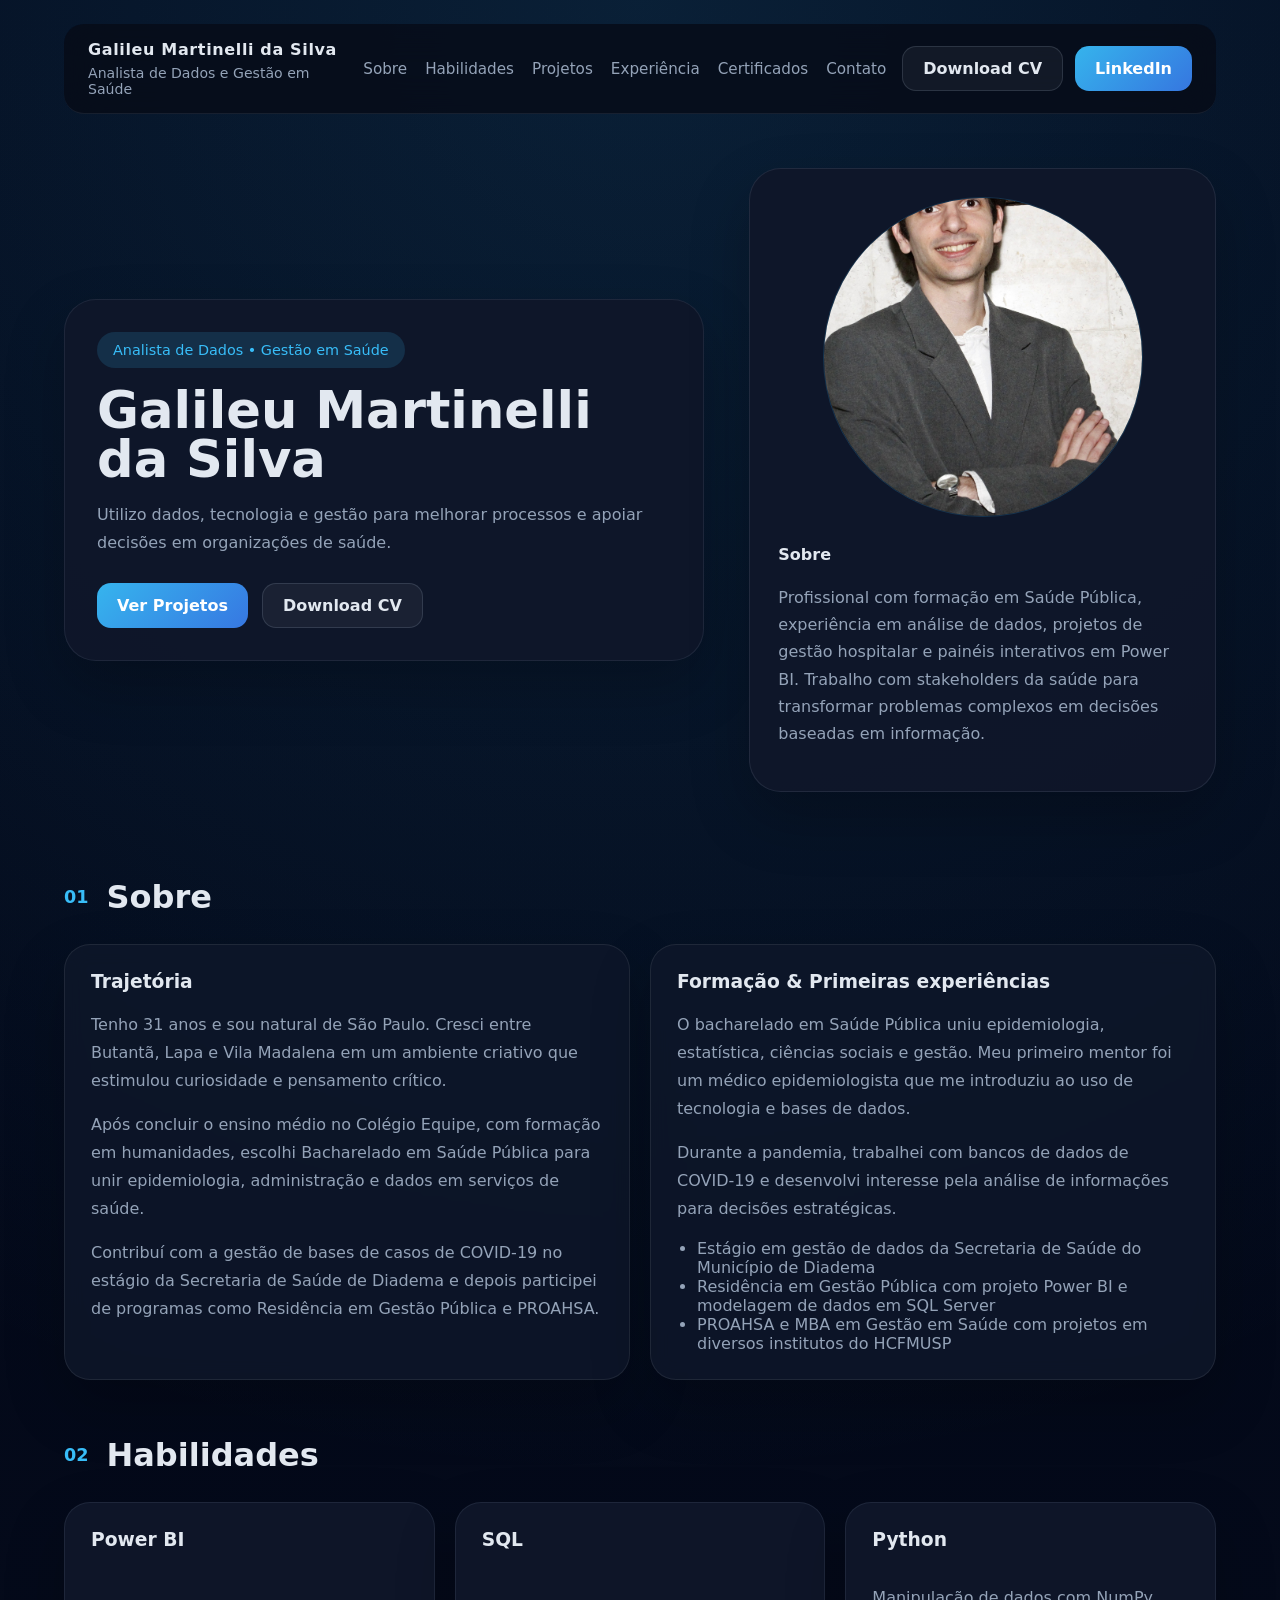
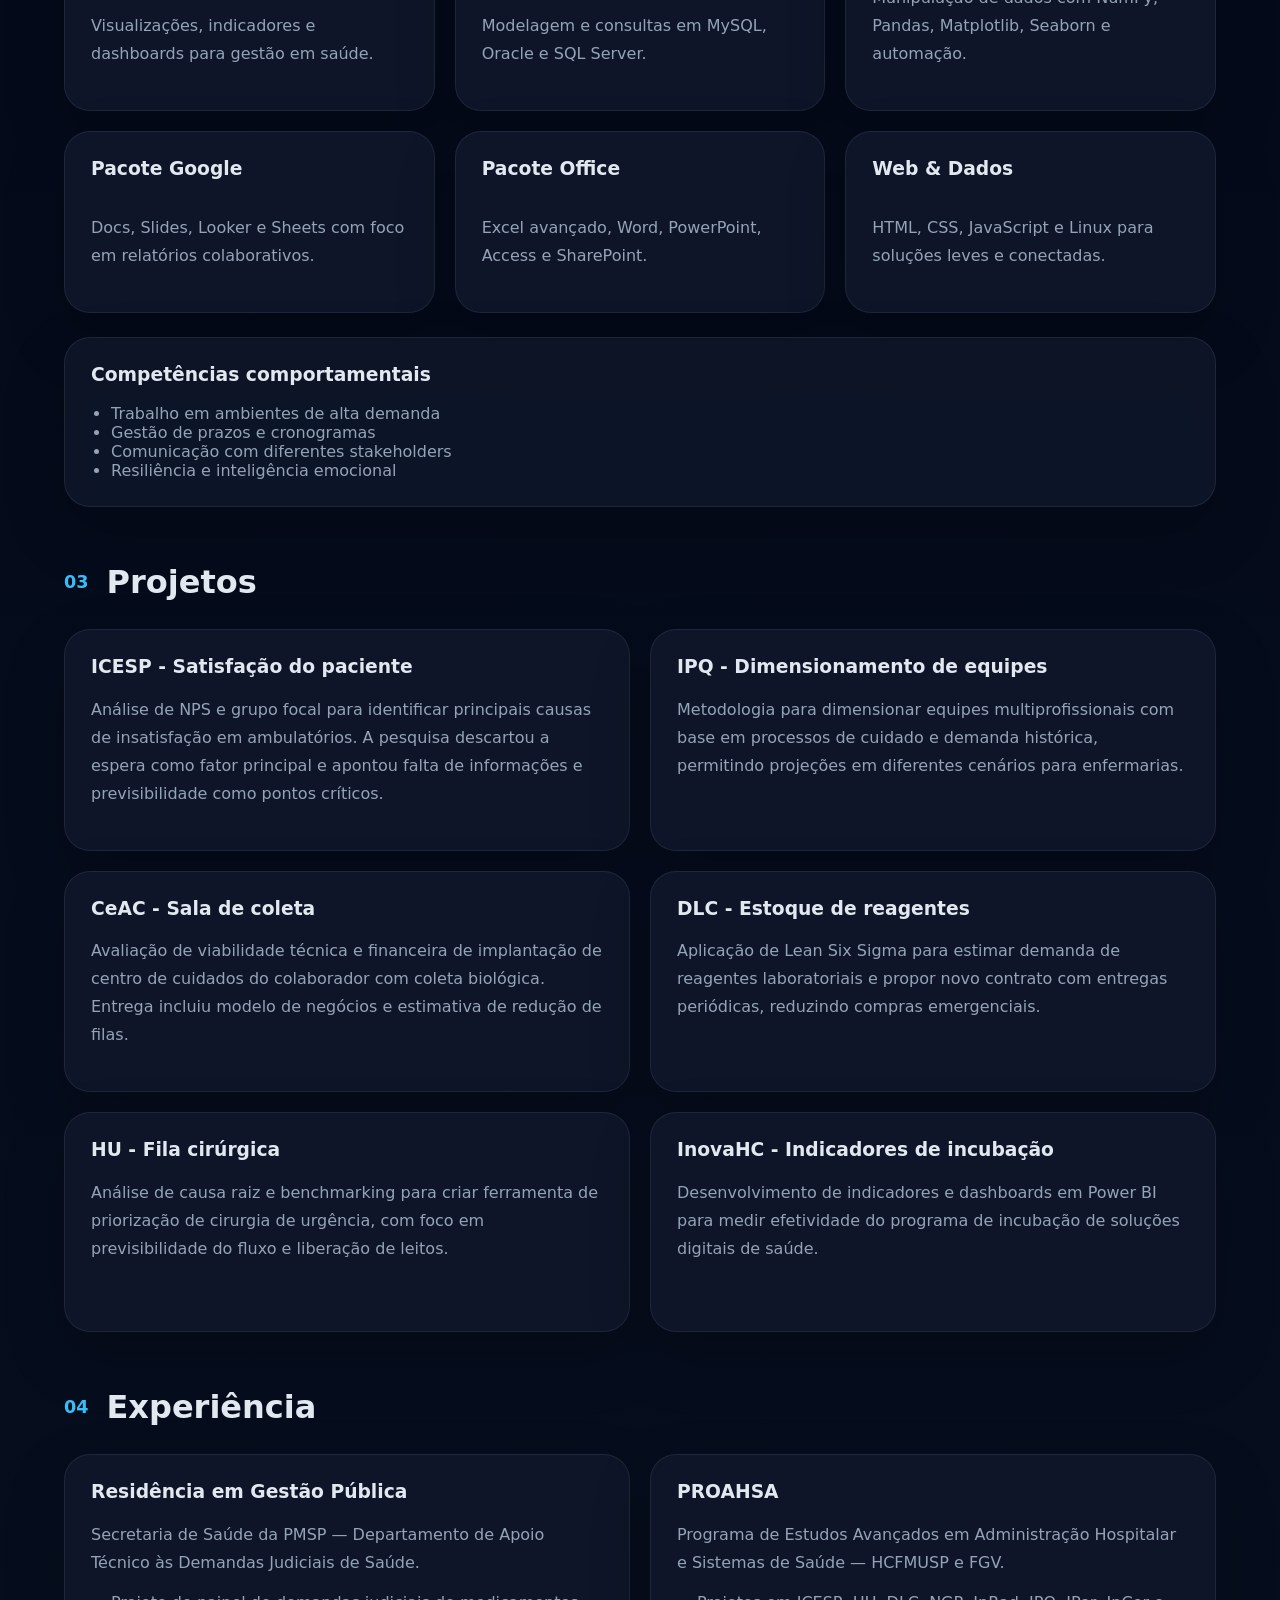
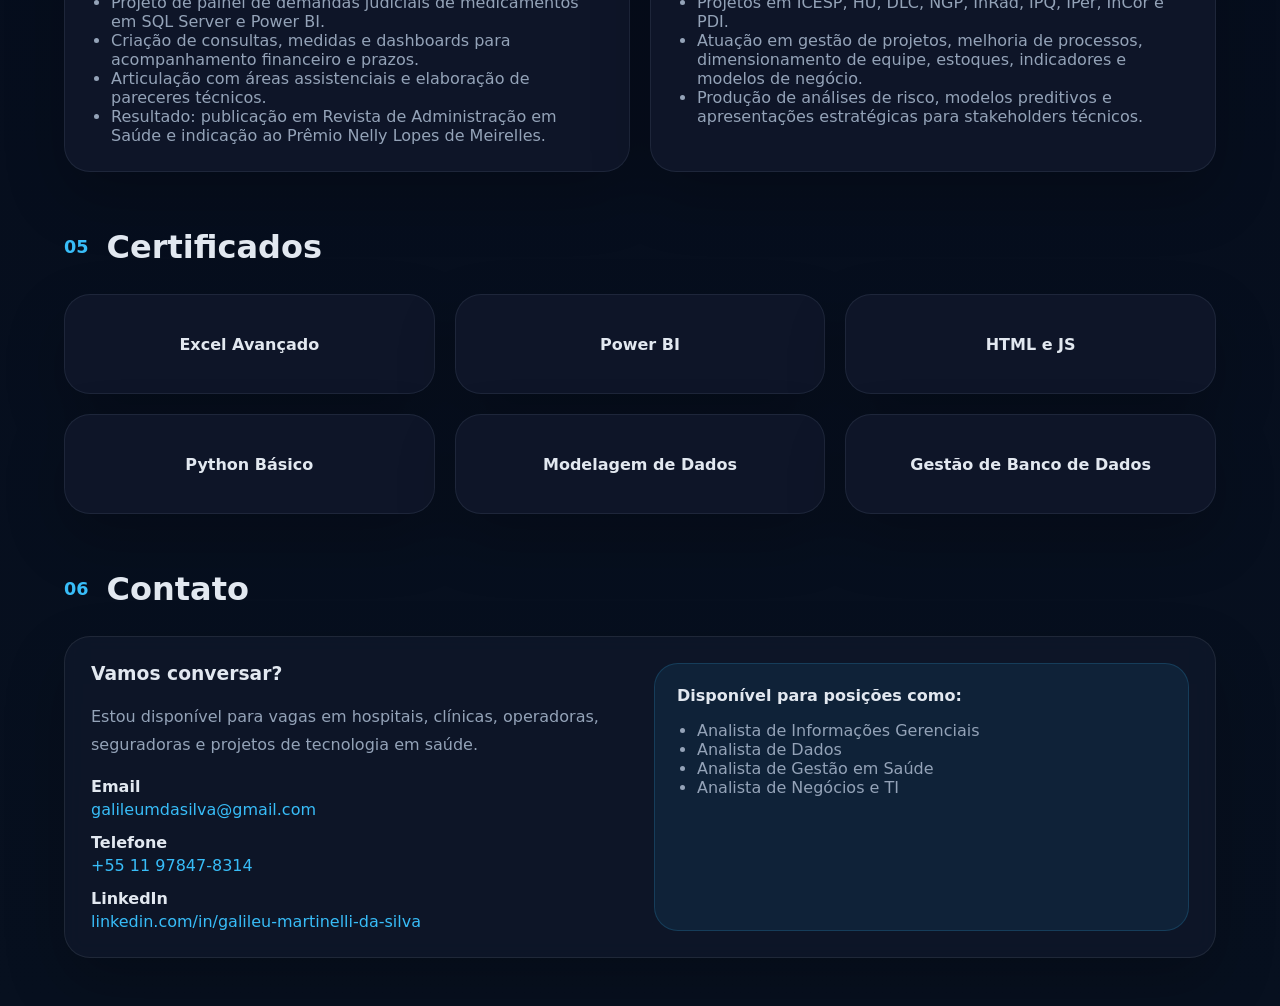
==== portifolio/index.html @ 616cbfa9 "Primeira versão do portfólio" ====
<!DOCTYPE html>
<html lang="pt-BR">
  <head>
    <meta charset="UTF-8" />
    <meta name="viewport" content="width=device-width, initial-scale=1.0" />
    <title>Portfólio | Galileu Martinelli da Silva</title>
    <link rel="stylesheet" href="style.css" />
  </head>
  <body>
    <div class="page-shell">
      <header class="topbar">
        <div class="brand">
          <span class="brand-label">Galileu Martinelli da Silva</span>
          <span class="brand-subtitle">Analista de Dados e Gestão em Saúde</span>
        </div>
        <button class="nav-toggle" aria-label="Abrir menu">☰</button>
        <nav class="main-nav">
          <a href="#sobre">Sobre</a>
          <a href="#habilidades">Habilidades</a>
          <a href="#projetos">Projetos</a>
          <a href="#experiencia">Experiência</a>
          <a href="#certificados">Certificados</a>
          <a href="#contato">Contato</a>
        </nav>
        <div class="action-links">
          <a class="button ghost" href="../../assets/Galileu Martinelli_CV.pdf" target="_blank" rel="noreferrer">Download CV</a>
          <a class="button" href="https://linkedin.com/in/galileu-martinelli-da-silva" target="_blank" rel="noreferrer">LinkedIn</a>
        </div>
      </header>

      <main>
        <section class="hero-section" id="hero">
          <div class="hero-panel">
            <div class="hero-headline">
              <div class="hero-badge">Analista de Dados • Gestão em Saúde</div>
              <h1>Galileu Martinelli da Silva</h1>
              <p>Utilizo dados, tecnologia e gestão para melhorar processos e apoiar decisões em organizações de saúde.</p>
              <div class="hero-buttons">
                <a class="button" href="#projetos">Ver Projetos</a>
                <a class="button ghost" href="../../assets/Galileu Martinelli_CV.pdf" target="_blank" rel="noreferrer">Download CV</a>
              </div>
            </div>
            <div class="hero-photo-card">
              <div class="photo-frame">
                <img src="../../assets/busto.JPG" alt="Galileu Martinelli da Silva wearing a collared shirt in a professional portrait, calm confident expression, softly lit studio environment with a neutral background" />
              </div>
              <div class="hero-summary">
                <strong>Sobre</strong>
                <p>Profissional com formação em Saúde Pública, experiência em análise de dados, projetos de gestão hospitalar e painéis interativos em Power BI. Trabalho com stakeholders da saúde para transformar problemas complexos em decisões baseadas em informação.</p>
              </div>
            </div>
          </div>
        </section>

        <section class="section-block" id="sobre">
          <div class="section-header">
            <span>01</span>
            <h2>Sobre</h2>
          </div>
          <div class="section-content about-grid">
            <article class="about-card glass">
              <h3>Trajetória</h3>
              <p>Tenho 31 anos e sou natural de São Paulo. Cresci entre Butantã, Lapa e Vila Madalena em um ambiente criativo que estimulou curiosidade e pensamento crítico.</p>
              <p>Após concluir o ensino médio no Colégio Equipe, com formação em humanidades, escolhi Bacharelado em Saúde Pública para unir epidemiologia, administração e dados em serviços de saúde.</p>
              <p>Contribuí com a gestão de bases de casos de COVID-19 no estágio da Secretaria de Saúde de Diadema e depois participei de programas como Residência em Gestão Pública e PROAHSA.</p>
            </article>
            <article class="about-card glass">
              <h3>Formação & Primeiras experiências</h3>
              <p>O bacharelado em Saúde Pública uniu epidemiologia, estatística, ciências sociais e gestão. Meu primeiro mentor foi um médico epidemiologista que me introduziu ao uso de tecnologia e bases de dados.</p>
              <p>Durante a pandemia, trabalhei com bancos de dados de COVID-19 e desenvolvi interesse pela análise de informações para decisões estratégicas.</p>
              <ul>
                <li>Estágio em gestão de dados da Secretaria de Saúde do Município de Diadema</li>
                <li>Residência em Gestão Pública com projeto Power BI e modelagem de dados em SQL Server</li>
                <li>PROAHSA e MBA em Gestão em Saúde com projetos em diversos institutos do HCFMUSP</li>
              </ul>
            </article>
          </div>
        </section>

        <section class="section-block" id="habilidades">
          <div class="section-header">
            <span>02</span>
            <h2>Habilidades</h2>
          </div>
          <div class="skills-grid">
            <article class="skill-card">
              <h3>Power BI</h3>
              <p>Visualizações, indicadores e dashboards para gestão em saúde.</p>
            </article>
            <article class="skill-card">
              <h3>SQL</h3>
              <p>Modelagem e consultas em MySQL, Oracle e SQL Server.</p>
            </article>
            <article class="skill-card">
              <h3>Python</h3>
              <p>Manipulação de dados com NumPy, Pandas, Matplotlib, Seaborn e automação.</p>
            </article>
            <article class="skill-card">
              <h3>Pacote Google</h3>
              <p>Docs, Slides, Looker e Sheets com foco em relatórios colaborativos.</p>
            </article>
            <article class="skill-card">
              <h3>Pacote Office</h3>
              <p>Excel avançado, Word, PowerPoint, Access e SharePoint.</p>
            </article>
            <article class="skill-card">
              <h3>Web & Dados</h3>
              <p>HTML, CSS, JavaScript e Linux para soluções leves e conectadas.</p>
          </article>
          </div>
          <div class="soft-skills glass">
            <h3>Competências comportamentais</h3>
            <ul>
              <li>Trabalho em ambientes de alta demanda</li>
              <li>Gestão de prazos e cronogramas</li>
              <li>Comunicação com diferentes stakeholders</li>
              <li>Resiliência e inteligência emocional</li>
            </ul>
          </div>
        </section>

        <section class="section-block" id="projetos">
          <div class="section-header">
            <span>03</span>
            <h2>Projetos</h2>
          </div>
          <div class="projects-grid">
            <article class="project-card">
              <h3>ICESP - Satisfação do paciente</h3>
              <p>Análise de NPS e grupo focal para identificar principais causas de insatisfação em ambulatórios. A pesquisa descartou a espera como fator principal e apontou falta de informações e previsibilidade como pontos críticos.</p>
            </article>
            <article class="project-card">
              <h3>IPQ - Dimensionamento de equipes</h3>
              <p>Metodologia para dimensionar equipes multiprofissionais com base em processos de cuidado e demanda histórica, permitindo projeções em diferentes cenários para enfermarias.</p>
            </article>
            <article class="project-card">
              <h3>CeAC - Sala de coleta</h3>
              <p>Avaliação de viabilidade técnica e financeira de implantação de centro de cuidados do colaborador com coleta biológica. Entrega incluiu modelo de negócios e estimativa de redução de filas.</p>
            </article>
            <article class="project-card">
              <h3>DLC - Estoque de reagentes</h3>
              <p>Aplicação de Lean Six Sigma para estimar demanda de reagentes laboratoriais e propor novo contrato com entregas periódicas, reduzindo compras emergenciais.</p>
            </article>
            <article class="project-card">
              <h3>HU - Fila cirúrgica</h3>
              <p>Análise de causa raiz e benchmarking para criar ferramenta de priorização de cirurgia de urgência, com foco em previsibilidade do fluxo e liberação de leitos.</p>
            </article>
            <article class="project-card">
              <h3>InovaHC - Indicadores de incubação</h3>
              <p>Desenvolvimento de indicadores e dashboards em Power BI para medir efetividade do programa de incubação de soluções digitais de saúde.</p>
            </article>
          </div>
        </section>

        <section class="section-block" id="experiencia">
          <div class="section-header">
            <span>04</span>
            <h2>Experiência</h2>
          </div>
          <div class="experience-grid">
            <article class="experience-card">
              <h3>Residência em Gestão Pública</h3>
              <p>Secretaria de Saúde da PMSP — Departamento de Apoio Técnico às Demandas Judiciais de Saúde.</p>
              <ul>
                <li>Projeto de painel de demandas judiciais de medicamentos em SQL Server e Power BI.</li>
                <li>Criação de consultas, medidas e dashboards para acompanhamento financeiro e prazos.</li>
                <li>Articulação com áreas assistenciais e elaboração de pareceres técnicos.</li>
                <li>Resultado: publicação em Revista de Administração em Saúde e indicação ao Prêmio Nelly Lopes de Meirelles.</li>
              </ul>
            </article>
            <article class="experience-card">
              <h3>PROAHSA</h3>
              <p>Programa de Estudos Avançados em Administração Hospitalar e Sistemas de Saúde — HCFMUSP e FGV.</p>
              <ul>
                <li>Projetos em ICESP, HU, DLC, NGP, InRad, IPQ, IPer, InCor e PDI.</li>
                <li>Atuação em gestão de projetos, melhoria de processos, dimensionamento de equipe, estoques, indicadores e modelos de negócio.</li>
                <li>Produção de análises de risco, modelos preditivos e apresentações estratégicas para stakeholders técnicos.</li>
              </ul>
            </article>
          </div>
        </section>

        <section class="section-block" id="certificados">
          <div class="section-header">
            <span>05</span>
            <h2>Certificados</h2>
          </div>
          <div class="certs-grid">
            <a class="cert-card" href="../../assets/Certificados/excel_avançado.pdf" target="_blank" rel="noreferrer">Excel Avançado</a>
            <a class="cert-card" href="../../assets/Certificados/power_bi.pdf" target="_blank" rel="noreferrer">Power BI</a>
            <a class="cert-card" href="../../assets/Certificados/html_js.pdf" target="_blank" rel="noreferrer">HTML e JS</a>
            <a class="cert-card" href="../../assets/Certificados/python_basico.pdf" target="_blank" rel="noreferrer">Python Básico</a>
            <a class="cert-card" href="../../assets/Certificados/modelagem_dados.pdf" target="_blank" rel="noreferrer">Modelagem de Dados</a>
            <a class="cert-card" href="../../assets/Certificados/administrando _bco.pdf" target="_blank" rel="noreferrer">Gestão de Banco de Dados</a>
          </div>
        </section>

        <section class="section-block" id="contato">
          <div class="section-header">
            <span>06</span>
            <h2>Contato</h2>
          </div>
          <div class="contact-panel glass">
            <div>
              <h3>Vamos conversar?</h3>
              <p>Estou disponível para vagas em hospitais, clínicas, operadoras, seguradoras e projetos de tecnologia em saúde.</p>
              <div class="contact-list">
                <div>
                  <strong>Email</strong>
                  <a href="mailto:galileumdasilva@gmail.com">galileumdasilva@gmail.com</a>
                </div>
                <div>
                  <strong>Telefone</strong>
                  <a href="tel:+5511978478314">+55 11 97847-8314</a>
                </div>
                <div>
                  <strong>LinkedIn</strong>
                  <a href="https://linkedin.com/in/galileu-martinelli-da-silva" target="_blank" rel="noreferrer">linkedin.com/in/galileu-martinelli-da-silva</a>
                </div>
              </div>
            </div>
            <div class="contact-note">
              <span>Disponível para posições como:</span>
              <ul>
                <li>Analista de Informações Gerenciais</li>
                <li>Analista de Dados</li>
                <li>Analista de Gestão em Saúde</li>
                <li>Analista de Negócios e TI</li>
              </ul>
            </div>
          </div>
        </section>
      </main>
    </div>
    <script src="script.js"></script>
  </body>
</html>
---- portifolio/style.css ----
:root {
  color-scheme: dark;
  --bg: #070b18;
  --surface: rgba(15, 23, 42, 0.95);
  --surface-strong: #0f172a;
  --surface-soft: rgba(15, 23, 42, 0.8);
  --text: #e2e8f0;
  --text-muted: #94a3b8;
  --accent: #38bdf8;
  --accent-soft: #76e4f7;
  --border: rgba(148, 163, 184, 0.18);
  --shadow: 0 25px 60px rgba(0, 0, 0, 0.22);
  font-family: Inter, system-ui, -apple-system, BlinkMacSystemFont, "Segoe UI", sans-serif;
}

* {
  box-sizing: border-box;
}

html {
  scroll-behavior: smooth;
}

body {
  margin: 0;
  min-height: 100vh;
  background: radial-gradient(circle at top, rgba(56, 189, 248, 0.14), transparent 35%),
    linear-gradient(180deg, #020617 0%, #07101f 100%);
  color: var(--text);
}

img {
  max-width: 100%;
  display: block;
}

a {
  color: var(--accent);
  text-decoration: none;
}

.page-shell {
  max-width: 1200px;
  margin: 0 auto;
  padding: 24px 24px 48px;
}

.topbar {
  display: grid;
  grid-template-columns: 1fr auto auto;
  align-items: center;
  gap: 16px;
  position: sticky;
  top: 0;
  z-index: 10;
  backdrop-filter: blur(18px);
  background: rgba(7, 11, 24, 0.82);
  border-bottom: 1px solid rgba(148, 163, 184, 0.12);
  padding: 16px 24px;
  border-radius: 20px;
  margin-bottom: 24px;
}

.brand {
  display: flex;
  flex-direction: column;
  gap: 6px;
}

.brand-label {
  font-size: 1rem;
  font-weight: 700;
  letter-spacing: 0.04em;
}

.brand-subtitle {
  color: var(--text-muted);
  font-size: 0.88rem;
}

.nav-toggle {
  display: none;
  background: transparent;
  border: 1px solid rgba(148, 163, 184, 0.18);
  border-radius: 12px;
  color: var(--text);
  padding: 12px 16px;
  cursor: pointer;
}

.main-nav {
  display: flex;
  justify-content: flex-end;
  gap: 18px;
  flex-wrap: wrap;
}

.main-nav a {
  font-size: 0.95rem;
  color: var(--text-muted);
  transition: color 0.2s ease;
}

.main-nav a:hover {
  color: var(--accent);
}

.action-links {
  display: flex;
  gap: 12px;
  justify-content: flex-end;
}

.button {
  display: inline-flex;
  align-items: center;
  justify-content: center;
  gap: 8px;
  padding: 12px 20px;
  border-radius: 14px;
  background: linear-gradient(135deg, rgba(56, 189, 248, 0.95), rgba(59, 130, 246, 0.9));
  color: #fff;
  font-weight: 600;
  border: none;
  transition: transform 0.2s ease, box-shadow 0.2s ease;
}

.button:hover {
  transform: translateY(-1px);
  box-shadow: 0 12px 26px rgba(56, 189, 248, 0.22);
}

.button.ghost {
  background: rgba(255, 255, 255, 0.05);
  color: var(--text);
  border: 1px solid rgba(148, 163, 184, 0.2);
}

.hero-section {
  min-height: 76vh;
  display: grid;
  place-items: center;
}

.hero-panel {
  width: 100%;
  display: grid;
  grid-template-columns: 1.4fr 1fr;
  gap: 32px;
  align-items: center;
}

.hero-headline {
  max-width: 640px;
  padding: 32px;
  background: rgba(15, 23, 42, 0.95);
  border: 1px solid rgba(148, 163, 184, 0.12);
  border-radius: 32px;
  box-shadow: var(--shadow);
}

.hero-badge {
  display: inline-flex;
  align-items: center;
  gap: 8px;
  padding: 10px 16px;
  border-radius: 999px;
  background: rgba(56, 189, 248, 0.15);
  color: var(--accent);
  font-size: 0.9rem;
  margin-bottom: 18px;
}

.hero-headline h1 {
  margin: 0 0 18px;
  font-size: clamp(2.6rem, 4vw, 4rem);
  line-height: 0.95;
}

.hero-headline p {
  margin: 0 0 26px;
  color: var(--text-muted);
  line-height: 1.75;
  font-size: 1rem;
}

.hero-buttons {
  display: flex;
  flex-wrap: wrap;
  gap: 14px;
}

.hero-photo-card {
  display: grid;
  gap: 24px;
  align-items: center;
  padding: 28px;
  background: rgba(15, 23, 42, 0.95);
  border: 1px solid rgba(148, 163, 184, 0.14);
  border-radius: 32px;
  box-shadow: var(--shadow);
}

.photo-frame {
  width: 100%;
  max-width: 320px;
  aspect-ratio: 1 / 1;
  margin: 0 auto;
  border-radius: 50%;
  overflow: hidden;
  border: 1px solid rgba(56, 189, 248, 0.18);
}

.photo-frame img {
  width: 100%;
  height: 100%;
  object-fit: cover;
}

.hero-summary {
  color: var(--text-muted);
  line-height: 1.7;
}

.hero-summary strong {
  display: block;
  margin-bottom: 12px;
  color: var(--text);
}

.section-block {
  margin-top: 56px;
}

.section-header {
  display: flex;
  align-items: center;
  gap: 18px;
  margin-bottom: 28px;
}

.section-header span {
  font-size: 1.1rem;
  color: var(--accent);
  font-weight: 700;
}

.section-header h2 {
  margin: 0;
  font-size: 2rem;
}

.about-grid,
.skills-grid,
.projects-grid,
.experience-grid,
.certs-grid {
  display: grid;
  gap: 20px;
}

.about-grid {
  grid-template-columns: repeat(2, minmax(0, 1fr));
}

.about-card,
.skill-card,
.project-card,
.experience-card,
.cert-card,
.contact-panel,
.soft-skills {
  background: rgba(15, 23, 42, 0.95);
  border: 1px solid rgba(148, 163, 184, 0.12);
  border-radius: 26px;
  padding: 26px;
  box-shadow: var(--shadow);
}

.about-card h3,
.skill-card h3,
.project-card h3,
.experience-card h3,
.cert-card h3,
.contact-panel h3,
.soft-skills h3 {
  margin-top: 0;
}

.about-card p,
.skill-card p,
.project-card p,
.experience-card p,
.contact-panel p,
.soft-skills p,
.contact-note p {
  color: var(--text-muted);
  line-height: 1.75;
}

.about-card ul,
.soft-skills ul,
.contact-note ul,
.experience-card ul {
  margin: 16px 0 0;
  padding-left: 20px;
  color: var(--text-muted);
}

.skill-card {
  min-height: 160px;
  display: flex;
  flex-direction: column;
  justify-content: space-between;
}

.skills-grid {
  grid-template-columns: repeat(3, minmax(0, 1fr));
}

.soft-skills {
  margin-top: 24px;
}

.projects-grid {
  grid-template-columns: repeat(2, minmax(0, 1fr));
}

.project-card {
  min-height: 220px;
}

.experience-grid {
  grid-template-columns: repeat(2, minmax(0, 1fr));
}

.certs-grid {
  grid-template-columns: repeat(3, minmax(0, 1fr));
}

.cert-card {
  display: inline-flex;
  align-items: center;
  justify-content: center;
  min-height: 100px;
  text-align: center;
  font-weight: 600;
  color: var(--text);
  transition: transform 0.2s ease, border-color 0.2s ease;
}

.cert-card:hover {
  transform: translateY(-4px);
  border-color: rgba(56, 189, 248, 0.3);
}

.contact-panel {
  display: grid;
  grid-template-columns: 1fr 1fr;
  gap: 28px;
}

.contact-list {
  display: grid;
  gap: 14px;
  margin-top: 18px;
}

.contact-list strong {
  display: block;
  color: var(--text);
  margin-bottom: 4px;
}

.contact-note {
  background: rgba(56, 189, 248, 0.08);
  border: 1px solid rgba(56, 189, 248, 0.18);
  padding: 22px;
  border-radius: 24px;
}

.contact-note span {
  display: block;
  font-weight: 700;
  margin-bottom: 16px;
}

.contact-note ul {
  margin: 0;
  padding-left: 20px;
  color: var(--text-muted);
}

.glass {
  background: rgba(15, 23, 42, 0.85);
  border: 1px solid rgba(255, 255, 255, 0.08);
  backdrop-filter: blur(10px);
}

.section-block,
.hero-section {
  opacity: 0;
  transform: translateY(24px);
  transition: opacity 0.7s ease, transform 0.7s ease;
}

.reveal-visible {
  opacity: 1;
  transform: translateY(0);
}

@media (max-width: 980px) {
  .hero-panel,
  .about-grid,
  .skills-grid,
  .projects-grid,
  .experience-grid,
  .contact-panel,
  .certs-grid {
    grid-template-columns: 1fr;
  }

  .topbar {
    grid-template-columns: 1fr auto;
  }

  .action-links {
    justify-content: flex-end;
  }
}

@media (max-width: 760px) {
  .page-shell {
    padding: 18px 18px 36px;
  }

  .topbar {
    padding: 14px 18px;
    border-radius: 18px;
  }

  .main-nav {
    position: fixed;
    top: 82px;
    right: 18px;
    left: 18px;
    flex-direction: column;
    gap: 12px;
    padding: 18px;
    background: rgba(7, 11, 24, 0.96);
    border-radius: 22px;
    border: 1px solid rgba(148, 163, 184, 0.16);
    transform: translateY(-130%);
    opacity: 0;
    pointer-events: none;
    transition: transform 0.25s ease, opacity 0.25s ease;
  }

  .main-nav.open {
    transform: translateY(0);
    opacity: 1;
    pointer-events: auto;
  }

  .main-nav a {
    font-size: 1rem;
    padding: 12px 14px;
    border-radius: 14px;
    background: rgba(255, 255, 255, 0.03);
  }

  .nav-toggle {
    display: inline-flex;
  }

  .action-links {
    display: none;
  }

  .hero-headline,
  .hero-photo-card,
  .about-card,
  .skill-card,
  .project-card,
  .experience-card,
  .cert-card,
  .contact-panel,
  .soft-skills {
    padding: 22px;
  }
}

@media (max-width: 520px) {
  .topbar {
    grid-template-columns: 1fr;
    gap: 14px;
  }

  .hero-headline h1 {
    font-size: 2.8rem;
  }

  .hero-buttons {
    flex-direction: column;
  }

  .contact-panel {
    padding: 20px;
  }
}
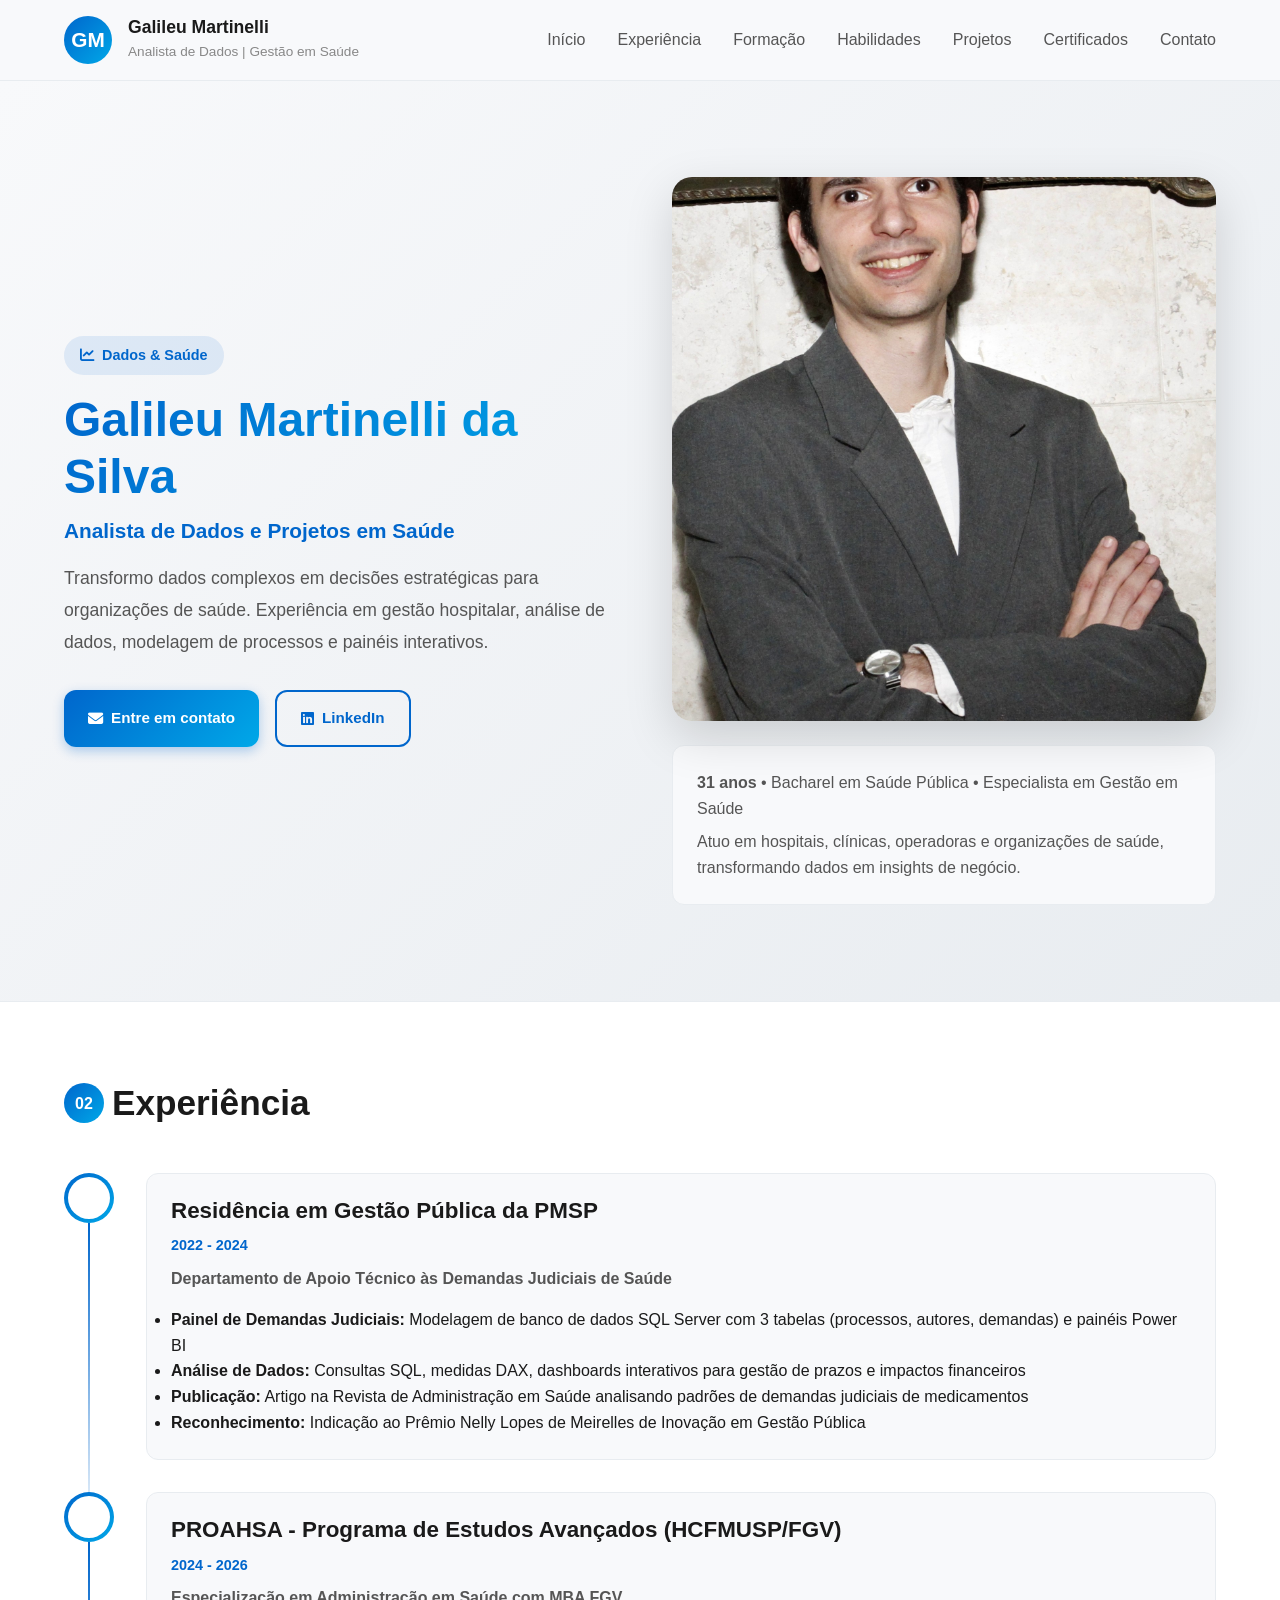
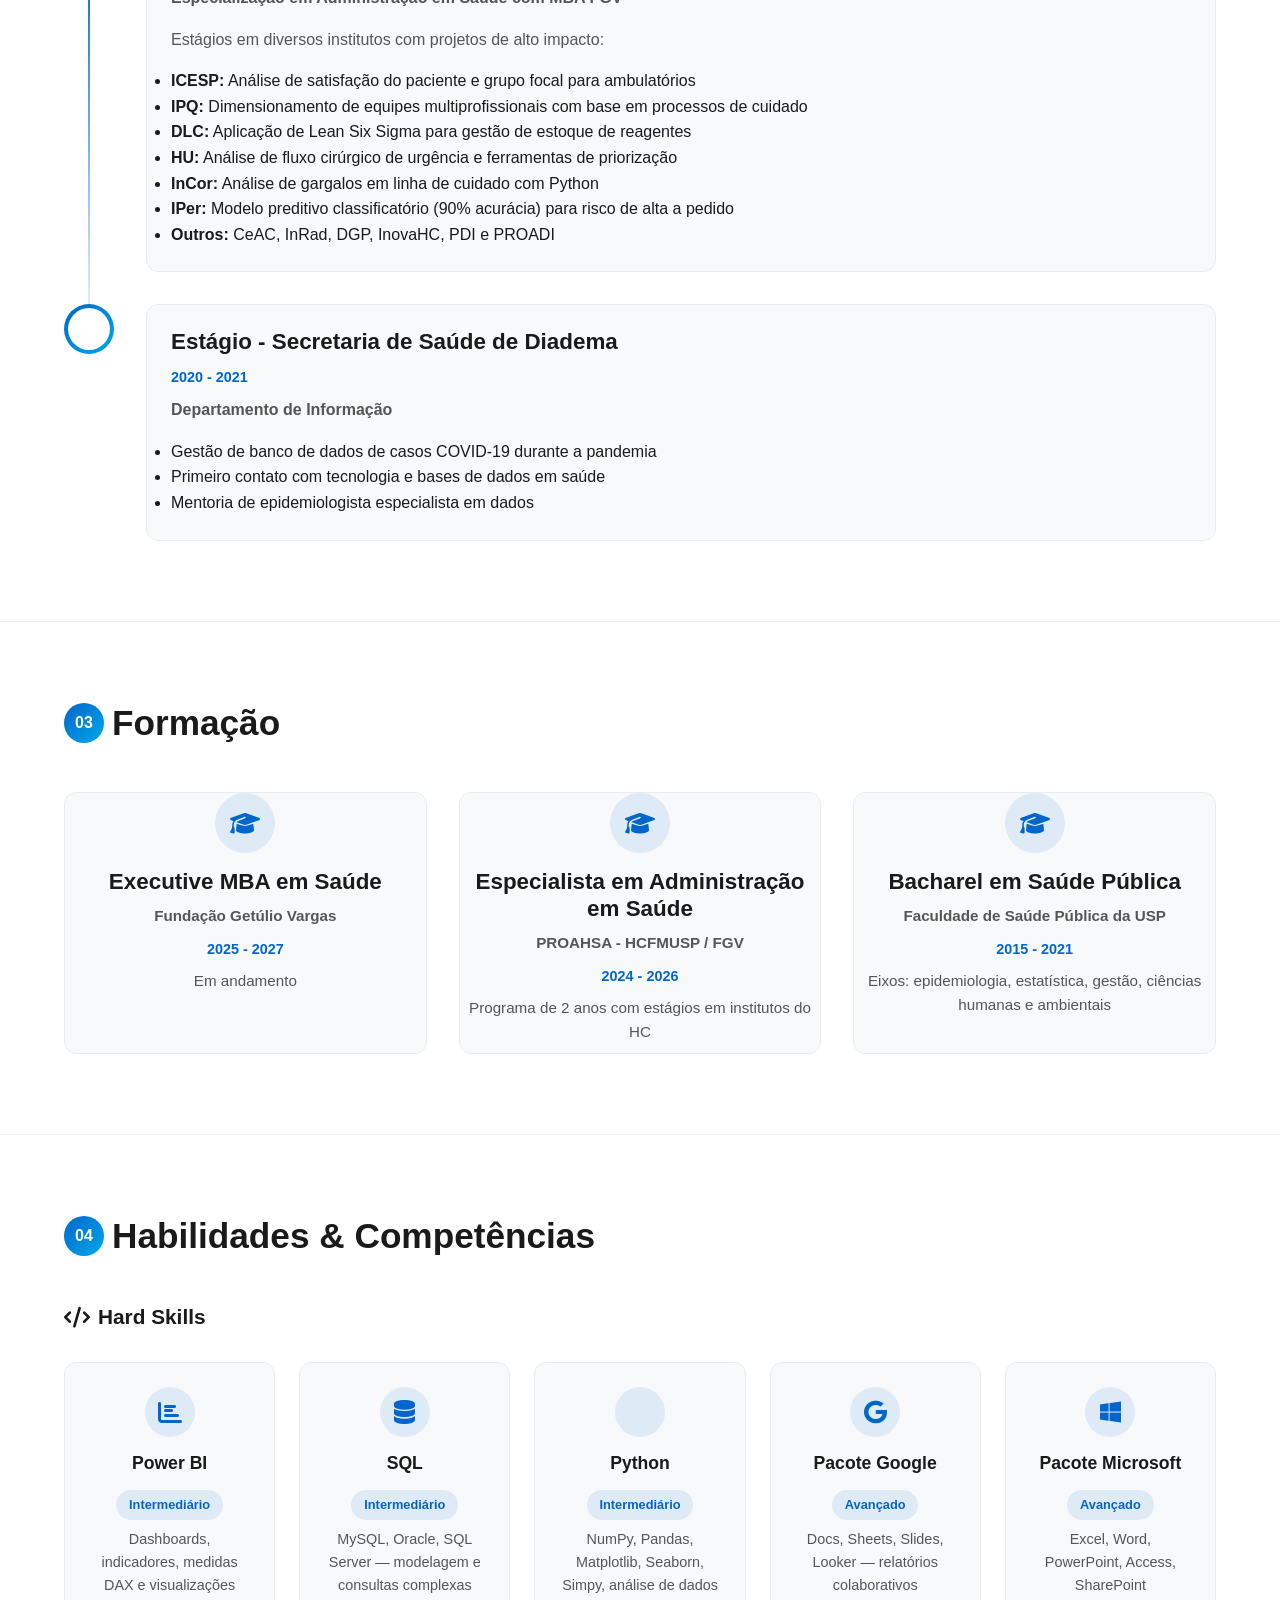
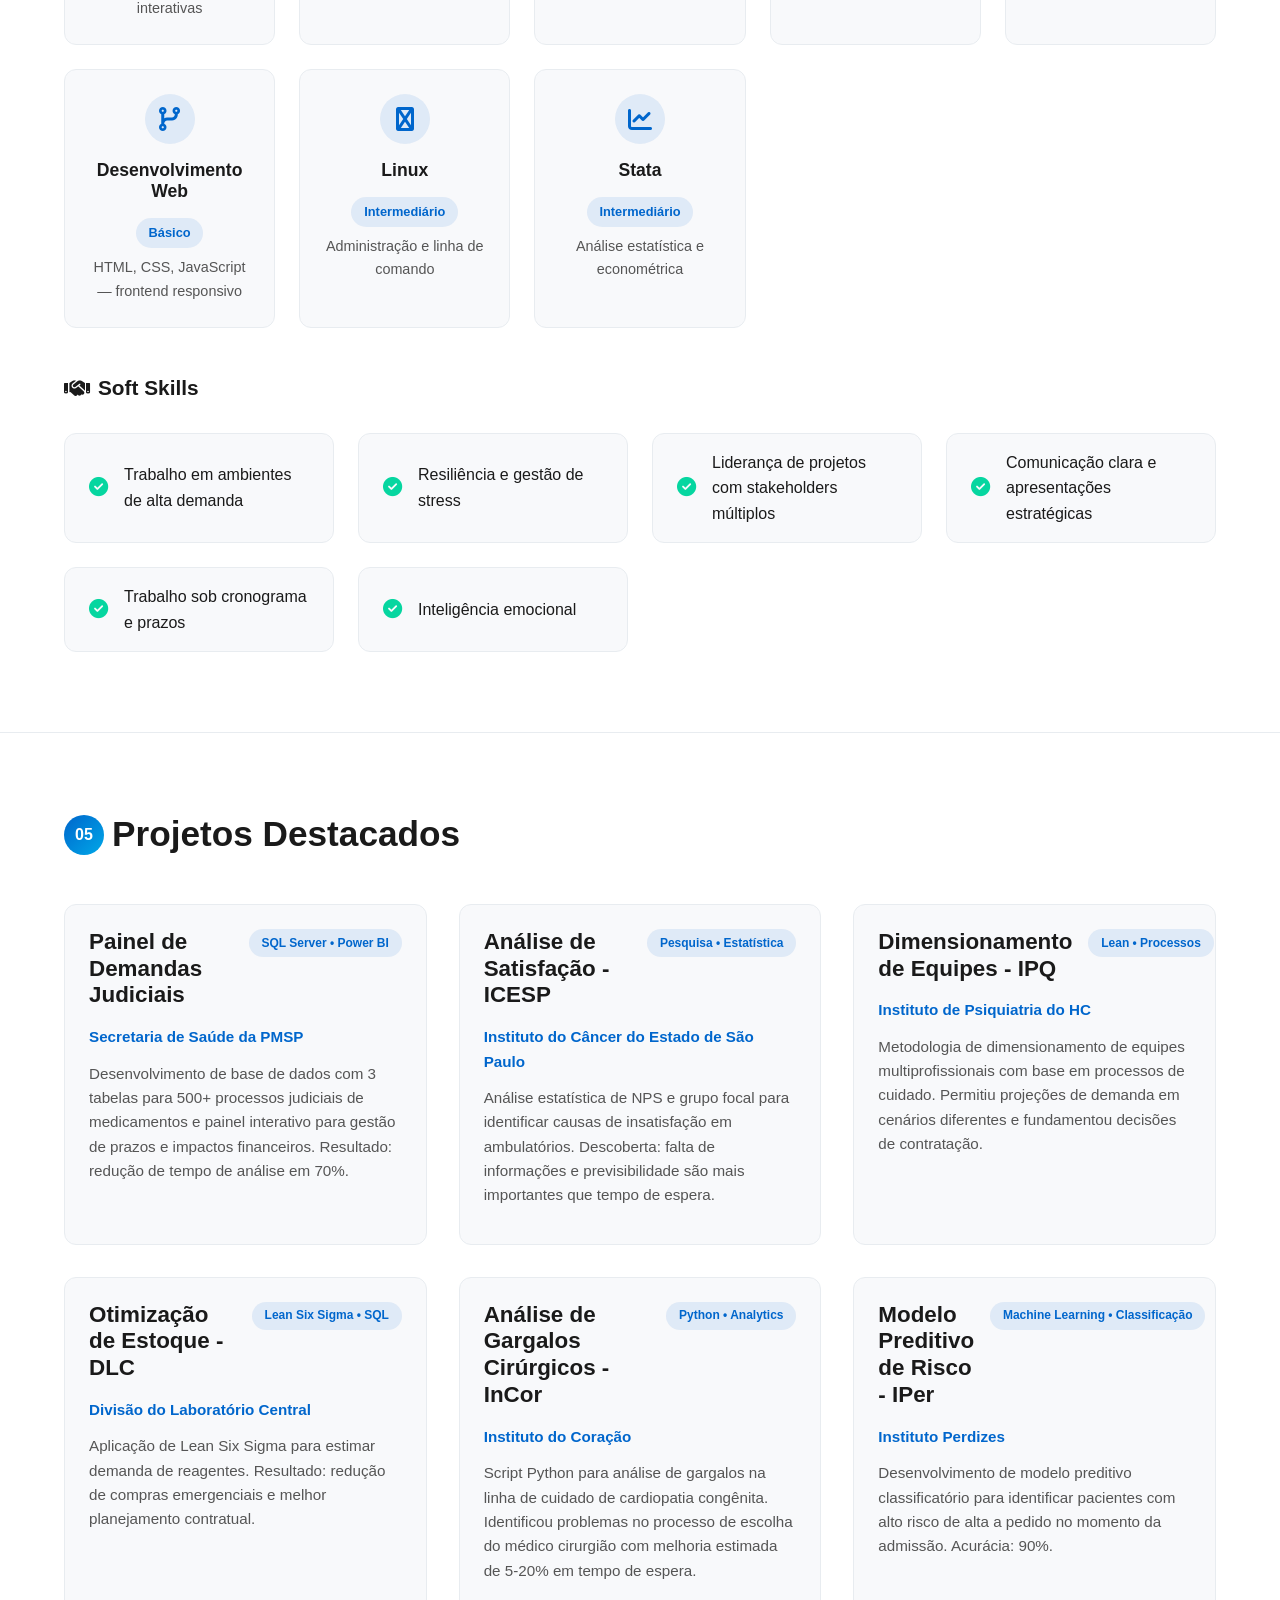
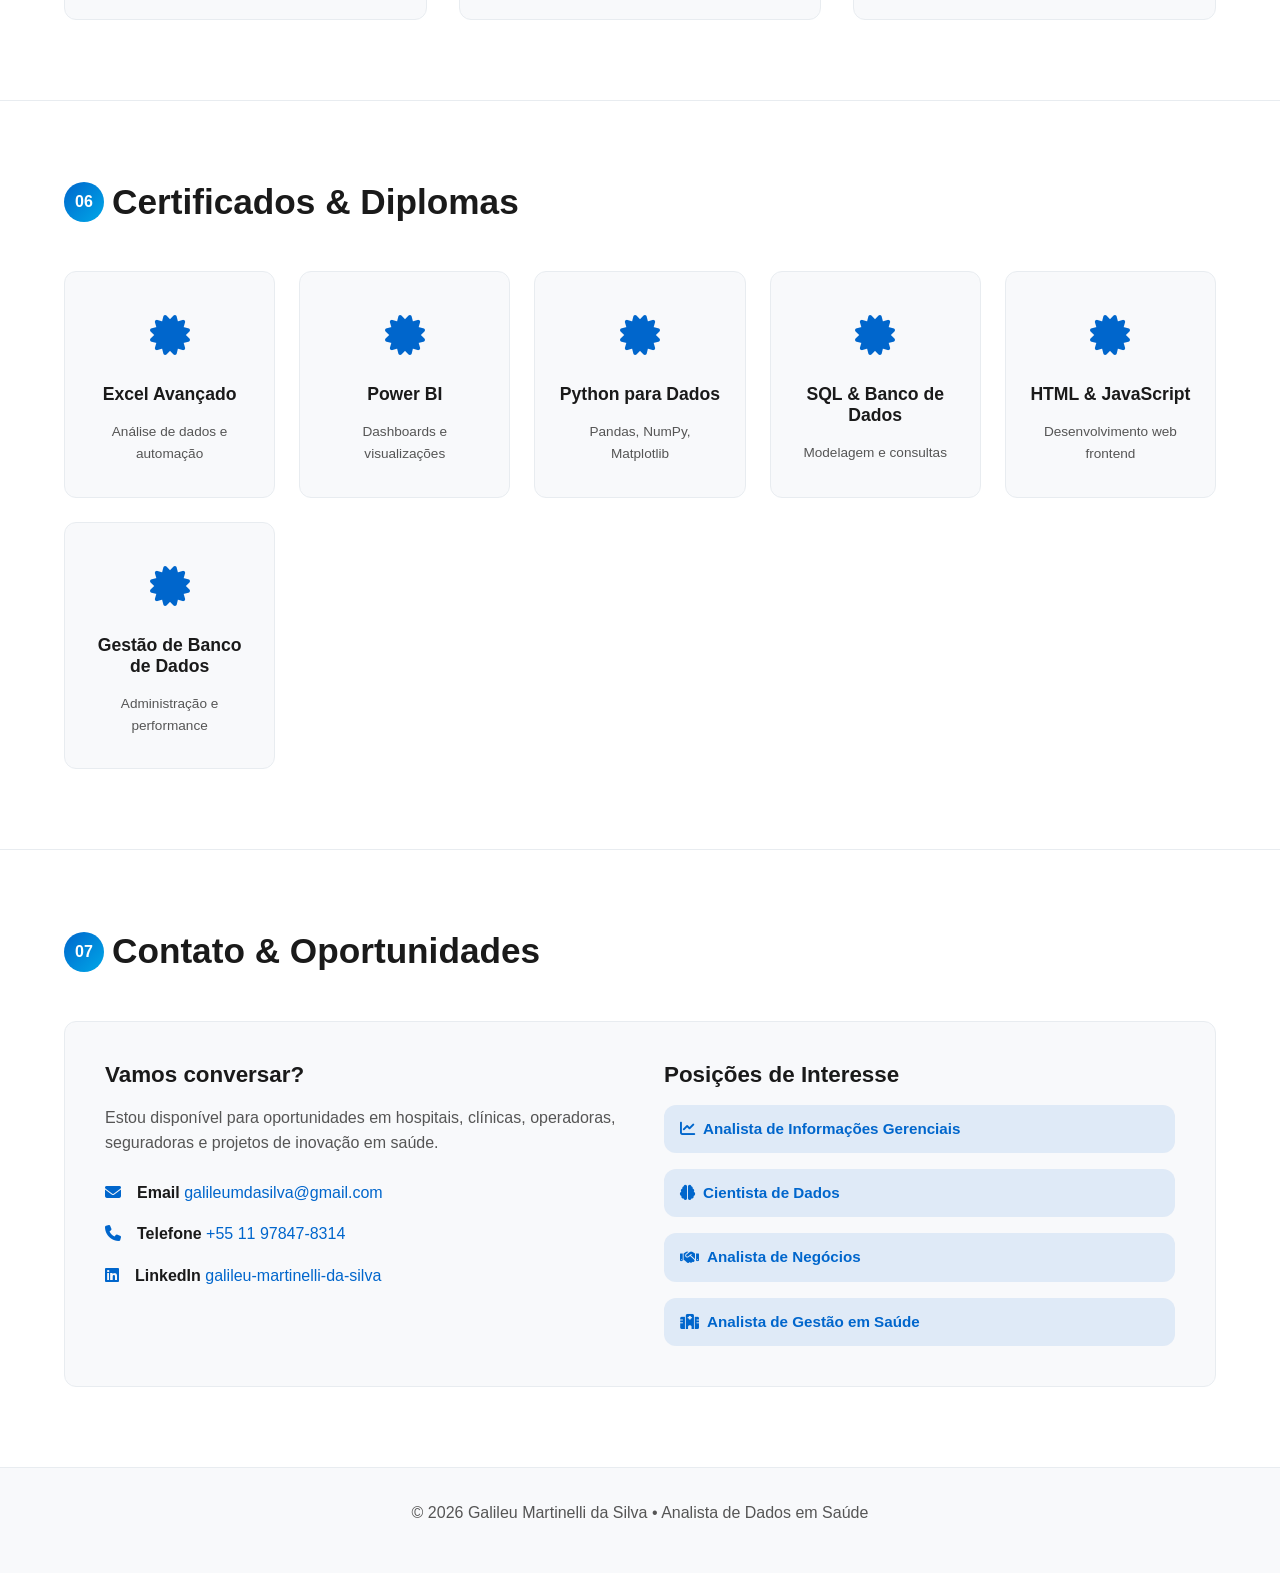
==== commit 25cd7afe: "first commit" ====
--- a/portifolio/index.html
+++ b/portifolio/index.html
@@ -1,237 +1,438 @@
 <!DOCTYPE html>
 <html lang="pt-BR">
-  <head>
-    <meta charset="UTF-8" />
-    <meta name="viewport" content="width=device-width, initial-scale=1.0" />
-    <title>Portfólio | Galileu Martinelli da Silva</title>
-    <link rel="stylesheet" href="style.css" />
-  </head>
-  <body>
-    <div class="page-shell">
-      <header class="topbar">
-        <div class="brand">
-          <span class="brand-label">Galileu Martinelli da Silva</span>
-          <span class="brand-subtitle">Analista de Dados e Gestão em Saúde</span>
-        </div>
-        <button class="nav-toggle" aria-label="Abrir menu">☰</button>
-        <nav class="main-nav">
-          <a href="#sobre">Sobre</a>
-          <a href="#habilidades">Habilidades</a>
-          <a href="#projetos">Projetos</a>
-          <a href="#experiencia">Experiência</a>
-          <a href="#certificados">Certificados</a>
-          <a href="#contato">Contato</a>
-        </nav>
-        <div class="action-links">
-          <a class="button ghost" href="../../assets/Galileu Martinelli_CV.pdf" target="_blank" rel="noreferrer">Download CV</a>
-          <a class="button" href="https://linkedin.com/in/galileu-martinelli-da-silva" target="_blank" rel="noreferrer">LinkedIn</a>
-        </div>
-      </header>
-
-      <main>
-        <section class="hero-section" id="hero">
-          <div class="hero-panel">
-            <div class="hero-headline">
-              <div class="hero-badge">Analista de Dados • Gestão em Saúde</div>
+<head>
+  <meta charset="UTF-8" />
+  <meta name="viewport" content="width=device-width, initial-scale=1.0" />
+  <title>Galileu Martinelli da Silva | Analista de Dados em Saúde</title>
+  <link rel="stylesheet" href="https://cdnjs.cloudflare.com/ajax/libs/font-awesome/6.4.0/css/all.min.css" />
+  <link rel="stylesheet" href="style.css" />
+</head>
+<body>
+  <div class="container-wrapper">
+    <!-- Header Navigation -->
+    <header class="header">
+      <div class="container">
+        <div class="header-content">
+          <div class="logo">
+            <span class="logo-text">GM</span>
+            <div>
+              <h1>Galileu Martinelli</h1>
+              <p>Analista de Dados | Gestão em Saúde</p>
+            </div>
+          </div>
+          <button class="menu-toggle" id="menuToggle" aria-label="Menu">
+            <span></span><span></span><span></span>
+          </button>
+          <nav class="nav-menu" id="navMenu">
+            <a href="#hero">Início</a>
+            <a href="#experiencia">Experiência</a>
+            <a href="#formacao">Formação</a>
+            <a href="#habilidades">Habilidades</a>
+            <a href="#projetos">Projetos</a>
+            <a href="#certificados">Certificados</a>
+            <a href="#contato">Contato</a>
+          </nav>
+        </div>
+      </div>
+    </header>
+
+    <!-- Main Content -->
+    <main class="main">
+      <!-- SECTION 1: Hero -->
+      <section id="hero" class="hero">
+        <div class="container">
+          <div class="hero-content">
+            <div class="hero-text">
+              <span class="hero-label"><i class="fas fa-chart-line"></i> Dados & Saúde</span>
               <h1>Galileu Martinelli da Silva</h1>
-              <p>Utilizo dados, tecnologia e gestão para melhorar processos e apoiar decisões em organizações de saúde.</p>
-              <div class="hero-buttons">
-                <a class="button" href="#projetos">Ver Projetos</a>
-                <a class="button ghost" href="../../assets/Galileu Martinelli_CV.pdf" target="_blank" rel="noreferrer">Download CV</a>
-              </div>
-            </div>
-            <div class="hero-photo-card">
-              <div class="photo-frame">
-                <img src="../../assets/busto.JPG" alt="Galileu Martinelli da Silva wearing a collared shirt in a professional portrait, calm confident expression, softly lit studio environment with a neutral background" />
-              </div>
-              <div class="hero-summary">
-                <strong>Sobre</strong>
-                <p>Profissional com formação em Saúde Pública, experiência em análise de dados, projetos de gestão hospitalar e painéis interativos em Power BI. Trabalho com stakeholders da saúde para transformar problemas complexos em decisões baseadas em informação.</p>
-              </div>
-            </div>
-          </div>
-        </section>
-
-        <section class="section-block" id="sobre">
-          <div class="section-header">
-            <span>01</span>
-            <h2>Sobre</h2>
-          </div>
-          <div class="section-content about-grid">
-            <article class="about-card glass">
-              <h3>Trajetória</h3>
-              <p>Tenho 31 anos e sou natural de São Paulo. Cresci entre Butantã, Lapa e Vila Madalena em um ambiente criativo que estimulou curiosidade e pensamento crítico.</p>
-              <p>Após concluir o ensino médio no Colégio Equipe, com formação em humanidades, escolhi Bacharelado em Saúde Pública para unir epidemiologia, administração e dados em serviços de saúde.</p>
-              <p>Contribuí com a gestão de bases de casos de COVID-19 no estágio da Secretaria de Saúde de Diadema e depois participei de programas como Residência em Gestão Pública e PROAHSA.</p>
-            </article>
-            <article class="about-card glass">
-              <h3>Formação & Primeiras experiências</h3>
-              <p>O bacharelado em Saúde Pública uniu epidemiologia, estatística, ciências sociais e gestão. Meu primeiro mentor foi um médico epidemiologista que me introduziu ao uso de tecnologia e bases de dados.</p>
-              <p>Durante a pandemia, trabalhei com bancos de dados de COVID-19 e desenvolvi interesse pela análise de informações para decisões estratégicas.</p>
-              <ul>
-                <li>Estágio em gestão de dados da Secretaria de Saúde do Município de Diadema</li>
-                <li>Residência em Gestão Pública com projeto Power BI e modelagem de dados em SQL Server</li>
-                <li>PROAHSA e MBA em Gestão em Saúde com projetos em diversos institutos do HCFMUSP</li>
-              </ul>
-            </article>
-          </div>
-        </section>
-
-        <section class="section-block" id="habilidades">
-          <div class="section-header">
-            <span>02</span>
-            <h2>Habilidades</h2>
-          </div>
-          <div class="skills-grid">
-            <article class="skill-card">
-              <h3>Power BI</h3>
-              <p>Visualizações, indicadores e dashboards para gestão em saúde.</p>
-            </article>
-            <article class="skill-card">
-              <h3>SQL</h3>
-              <p>Modelagem e consultas em MySQL, Oracle e SQL Server.</p>
-            </article>
-            <article class="skill-card">
-              <h3>Python</h3>
-              <p>Manipulação de dados com NumPy, Pandas, Matplotlib, Seaborn e automação.</p>
-            </article>
-            <article class="skill-card">
-              <h3>Pacote Google</h3>
-              <p>Docs, Slides, Looker e Sheets com foco em relatórios colaborativos.</p>
-            </article>
-            <article class="skill-card">
-              <h3>Pacote Office</h3>
-              <p>Excel avançado, Word, PowerPoint, Access e SharePoint.</p>
-            </article>
-            <article class="skill-card">
-              <h3>Web & Dados</h3>
-              <p>HTML, CSS, JavaScript e Linux para soluções leves e conectadas.</p>
-          </article>
-          </div>
-          <div class="soft-skills glass">
-            <h3>Competências comportamentais</h3>
-            <ul>
-              <li>Trabalho em ambientes de alta demanda</li>
-              <li>Gestão de prazos e cronogramas</li>
-              <li>Comunicação com diferentes stakeholders</li>
-              <li>Resiliência e inteligência emocional</li>
-            </ul>
-          </div>
-        </section>
-
-        <section class="section-block" id="projetos">
-          <div class="section-header">
-            <span>03</span>
-            <h2>Projetos</h2>
-          </div>
+              <p class="hero-subtitle">Analista de Dados e Projetos em Saúde</p>
+              <p class="hero-description">
+                Transformo dados complexos em decisões estratégicas para organizações de saúde. 
+                Experiência em gestão hospitalar, análise de dados, modelagem de processos e painéis interativos.
+              </p>
+              <div class="hero-cta">
+                <a href="#contato" class="btn btn-primary"><i class="fas fa-envelope"></i> Entre em contato</a>
+                <a href="https://www.linkedin.com/in/galileu-martinelli/" target="_blank" class="btn btn-secondary">
+                  <i class="fab fa-linkedin"></i> LinkedIn
+                </a>
+              </div>
+            </div>
+            <div class="hero-image">
+              <div class="image-wrapper">
+                <img src="../../assets/busto.JPG" alt="Galileu Martinelli da Silva" />
+              </div>
+              <div class="hero-card">
+                <p><strong>31 anos</strong> • Bacharel em Saúde Pública • Especialista em Gestão em Saúde</p>
+                <p>Atuo em hospitais, clínicas, operadoras e organizações de saúde, transformando dados em insights de negócio.</p>
+              </div>
+            </div>
+          </div>
+        </div>
+      </section>
+
+      <!-- SECTION 2: Experiência -->
+      <section id="experiencia" class="section experience">
+        <div class="container">
+          <div class="section-header">
+            <h2><span>02</span> Experiência</h2>
+          </div>
+          
+          <div class="experience-timeline">
+            <div class="timeline-item">
+              <div class="timeline-dot"></div>
+              <div class="timeline-content card">
+                <h3>Residência em Gestão Pública da PMSP</h3>
+                <span class="date">2022 - 2024</span>
+                <p><strong>Departamento de Apoio Técnico às Demandas Judiciais de Saúde</strong></p>
+                <ul>
+                  <li><strong>Painel de Demandas Judiciais:</strong> Modelagem de banco de dados SQL Server com 3 tabelas (processos, autores, demandas) e painéis Power BI</li>
+                  <li><strong>Análise de Dados:</strong> Consultas SQL, medidas DAX, dashboards interativos para gestão de prazos e impactos financeiros</li>
+                  <li><strong>Publicação:</strong> Artigo na Revista de Administração em Saúde analisando padrões de demandas judiciais de medicamentos</li>
+                  <li><strong>Reconhecimento:</strong> Indicação ao Prêmio Nelly Lopes de Meirelles de Inovação em Gestão Pública</li>
+                </ul>
+              </div>
+            </div>
+
+            <div class="timeline-item">
+              <div class="timeline-dot"></div>
+              <div class="timeline-content card">
+                <h3>PROAHSA - Programa de Estudos Avançados (HCFMUSP/FGV)</h3>
+                <span class="date">2024 - 2026</span>
+                <p><strong>Especialização em Administração em Saúde com MBA FGV</strong></p>
+                <p>Estágios em diversos institutos com projetos de alto impacto:</p>
+                <ul>
+                  <li><strong>ICESP:</strong> Análise de satisfação do paciente e grupo focal para ambulatórios</li>
+                  <li><strong>IPQ:</strong> Dimensionamento de equipes multiprofissionais com base em processos de cuidado</li>
+                  <li><strong>DLC:</strong> Aplicação de Lean Six Sigma para gestão de estoque de reagentes</li>
+                  <li><strong>HU:</strong> Análise de fluxo cirúrgico de urgência e ferramentas de priorização</li>
+                  <li><strong>InCor:</strong> Análise de gargalos em linha de cuidado com Python</li>
+                  <li><strong>IPer:</strong> Modelo preditivo classificatório (90% acurácia) para risco de alta a pedido</li>
+                  <li><strong>Outros:</strong> CeAC, InRad, DGP, InovaHC, PDI e PROADI</li>
+                </ul>
+              </div>
+            </div>
+
+            <div class="timeline-item">
+              <div class="timeline-dot"></div>
+              <div class="timeline-content card">
+                <h3>Estágio - Secretaria de Saúde de Diadema</h3>
+                <span class="date">2020 - 2021</span>
+                <p><strong>Departamento de Informação</strong></p>
+                <ul>
+                  <li>Gestão de banco de dados de casos COVID-19 durante a pandemia</li>
+                  <li>Primeiro contato com tecnologia e bases de dados em saúde</li>
+                  <li>Mentoria de epidemiologista especialista em dados</li>
+                </ul>
+              </div>
+            </div>
+          </div>
+        </div>
+      </section>
+
+      <!-- SECTION 3: Formação -->
+      <section id="formacao" class="section education">
+        <div class="container">
+          <div class="section-header">
+            <h2><span>03</span> Formação</h2>
+          </div>
+          
+          <div class="education-grid">
+            <div class="education-card card">
+              <div class="edu-icon"><i class="fas fa-graduation-cap"></i></div>
+              <h3>Executive MBA em Saúde</h3>
+              <p><strong>Fundação Getúlio Vargas</strong></p>
+              <span class="date">2025 - 2027</span>
+              <p>Em andamento</p>
+            </div>
+
+            <div class="education-card card">
+              <div class="edu-icon"><i class="fas fa-graduation-cap"></i></div>
+              <h3>Especialista em Administração em Saúde</h3>
+              <p><strong>PROAHSA - HCFMUSP / FGV</strong></p>
+              <span class="date">2024 - 2026</span>
+              <p>Programa de 2 anos com estágios em institutos do HC</p>
+            </div>
+
+            <div class="education-card card">
+              <div class="edu-icon"><i class="fas fa-graduation-cap"></i></div>
+              <h3>Bacharel em Saúde Pública</h3>
+              <p><strong>Faculdade de Saúde Pública da USP</strong></p>
+              <span class="date">2015 - 2021</span>
+              <p>Eixos: epidemiologia, estatística, gestão, ciências humanas e ambientais</p>
+            </div>
+          </div>
+        </div>
+      </section>
+
+      <!-- SECTION 4: Habilidades -->
+      <section id="habilidades" class="section skills">
+        <div class="container">
+          <div class="section-header">
+            <h2><span>04</span> Habilidades & Competências</h2>
+          </div>
+
+          <div class="skills-container">
+            <div class="skills-category">
+              <h3><i class="fas fa-code"></i> Hard Skills</h3>
+              <div class="skills-grid">
+                <div class="skill-card">
+                  <div class="skill-icon"><i class="fas fa-chart-bar"></i></div>
+                  <h4>Power BI</h4>
+                  <span class="level">Intermediário</span>
+                  <p>Dashboards, indicadores, medidas DAX e visualizações interativas</p>
+                </div>
+
+                <div class="skill-card">
+                  <div class="skill-icon"><i class="fas fa-database"></i></div>
+                  <h4>SQL</h4>
+                  <span class="level">Intermediário</span>
+                  <p>MySQL, Oracle, SQL Server — modelagem e consultas complexas</p>
+                </div>
+
+                <div class="skill-card">
+                  <div class="skill-icon"><i class="fas fa-snake"></i></div>
+                  <h4>Python</h4>
+                  <span class="level">Intermediário</span>
+                  <p>NumPy, Pandas, Matplotlib, Seaborn, Simpy, análise de dados</p>
+                </div>
+
+                <div class="skill-card">
+                  <div class="skill-icon"><i class="fab fa-google"></i></div>
+                  <h4>Pacote Google</h4>
+                  <span class="level">Avançado</span>
+                  <p>Docs, Sheets, Slides, Looker — relatórios colaborativos</p>
+                </div>
+
+                <div class="skill-card">
+                  <div class="skill-icon"><i class="fab fa-windows"></i></div>
+                  <h4>Pacote Microsoft</h4>
+                  <span class="level">Avançado</span>
+                  <p>Excel, Word, PowerPoint, Access, SharePoint</p>
+                </div>
+
+                <div class="skill-card">
+                  <div class="skill-icon"><i class="fas fa-code-branch"></i></div>
+                  <h4>Desenvolvimento Web</h4>
+                  <span class="level">Básico</span>
+                  <p>HTML, CSS, JavaScript — frontend responsivo</p>
+                </div>
+
+                <div class="skill-card">
+                  <div class="skill-icon"><i class="fas fa-linux"></i></div>
+                  <h4>Linux</h4>
+                  <span class="level">Intermediário</span>
+                  <p>Administração e linha de comando</p>
+                </div>
+
+                <div class="skill-card">
+                  <div class="skill-icon"><i class="fas fa-chart-line"></i></div>
+                  <h4>Stata</h4>
+                  <span class="level">Intermediário</span>
+                  <p>Análise estatística e econométrica</p>
+                </div>
+              </div>
+            </div>
+
+            <div class="skills-category">
+              <h3><i class="fas fa-handshake"></i> Soft Skills</h3>
+              <div class="soft-skills-list">
+                <div class="soft-skill">
+                  <i class="fas fa-check-circle"></i>
+                  <span>Trabalho em ambientes de alta demanda</span>
+                </div>
+                <div class="soft-skill">
+                  <i class="fas fa-check-circle"></i>
+                  <span>Resiliência e gestão de stress</span>
+                </div>
+                <div class="soft-skill">
+                  <i class="fas fa-check-circle"></i>
+                  <span>Liderança de projetos com stakeholders múltiplos</span>
+                </div>
+                <div class="soft-skill">
+                  <i class="fas fa-check-circle"></i>
+                  <span>Comunicação clara e apresentações estratégicas</span>
+                </div>
+                <div class="soft-skill">
+                  <i class="fas fa-check-circle"></i>
+                  <span>Trabalho sob cronograma e prazos</span>
+                </div>
+                <div class="soft-skill">
+                  <i class="fas fa-check-circle"></i>
+                  <span>Inteligência emocional</span>
+                </div>
+              </div>
+            </div>
+          </div>
+        </div>
+      </section>
+
+      <!-- SECTION 5: Projetos Destacados -->
+      <section id="projetos" class="section projects">
+        <div class="container">
+          <div class="section-header">
+            <h2><span>05</span> Projetos Destacados</h2>
+          </div>
+
           <div class="projects-grid">
-            <article class="project-card">
-              <h3>ICESP - Satisfação do paciente</h3>
-              <p>Análise de NPS e grupo focal para identificar principais causas de insatisfação em ambulatórios. A pesquisa descartou a espera como fator principal e apontou falta de informações e previsibilidade como pontos críticos.</p>
-            </article>
-            <article class="project-card">
-              <h3>IPQ - Dimensionamento de equipes</h3>
-              <p>Metodologia para dimensionar equipes multiprofissionais com base em processos de cuidado e demanda histórica, permitindo projeções em diferentes cenários para enfermarias.</p>
-            </article>
-            <article class="project-card">
-              <h3>CeAC - Sala de coleta</h3>
-              <p>Avaliação de viabilidade técnica e financeira de implantação de centro de cuidados do colaborador com coleta biológica. Entrega incluiu modelo de negócios e estimativa de redução de filas.</p>
-            </article>
-            <article class="project-card">
-              <h3>DLC - Estoque de reagentes</h3>
-              <p>Aplicação de Lean Six Sigma para estimar demanda de reagentes laboratoriais e propor novo contrato com entregas periódicas, reduzindo compras emergenciais.</p>
-            </article>
-            <article class="project-card">
-              <h3>HU - Fila cirúrgica</h3>
-              <p>Análise de causa raiz e benchmarking para criar ferramenta de priorização de cirurgia de urgência, com foco em previsibilidade do fluxo e liberação de leitos.</p>
-            </article>
-            <article class="project-card">
-              <h3>InovaHC - Indicadores de incubação</h3>
-              <p>Desenvolvimento de indicadores e dashboards em Power BI para medir efetividade do programa de incubação de soluções digitais de saúde.</p>
-            </article>
-          </div>
-        </section>
-
-        <section class="section-block" id="experiencia">
-          <div class="section-header">
-            <span>04</span>
-            <h2>Experiência</h2>
-          </div>
-          <div class="experience-grid">
-            <article class="experience-card">
-              <h3>Residência em Gestão Pública</h3>
-              <p>Secretaria de Saúde da PMSP — Departamento de Apoio Técnico às Demandas Judiciais de Saúde.</p>
-              <ul>
-                <li>Projeto de painel de demandas judiciais de medicamentos em SQL Server e Power BI.</li>
-                <li>Criação de consultas, medidas e dashboards para acompanhamento financeiro e prazos.</li>
-                <li>Articulação com áreas assistenciais e elaboração de pareceres técnicos.</li>
-                <li>Resultado: publicação em Revista de Administração em Saúde e indicação ao Prêmio Nelly Lopes de Meirelles.</li>
-              </ul>
-            </article>
-            <article class="experience-card">
-              <h3>PROAHSA</h3>
-              <p>Programa de Estudos Avançados em Administração Hospitalar e Sistemas de Saúde — HCFMUSP e FGV.</p>
-              <ul>
-                <li>Projetos em ICESP, HU, DLC, NGP, InRad, IPQ, IPer, InCor e PDI.</li>
-                <li>Atuação em gestão de projetos, melhoria de processos, dimensionamento de equipe, estoques, indicadores e modelos de negócio.</li>
-                <li>Produção de análises de risco, modelos preditivos e apresentações estratégicas para stakeholders técnicos.</li>
-              </ul>
-            </article>
-          </div>
-        </section>
-
-        <section class="section-block" id="certificados">
-          <div class="section-header">
-            <span>05</span>
-            <h2>Certificados</h2>
-          </div>
+            <div class="project-card card">
+              <div class="project-header">
+                <h3>Painel de Demandas Judiciais</h3>
+                <span class="project-tag">SQL Server • Power BI</span>
+              </div>
+              <p><strong>Secretaria de Saúde da PMSP</strong></p>
+              <p>Desenvolvimento de base de dados com 3 tabelas para 500+ processos judiciais de medicamentos e painel interativo para gestão de prazos e impactos financeiros. Resultado: redução de tempo de análise em 70%.</p>
+            </div>
+
+            <div class="project-card card">
+              <div class="project-header">
+                <h3>Análise de Satisfação - ICESP</h3>
+                <span class="project-tag">Pesquisa • Estatística</span>
+              </div>
+              <p><strong>Instituto do Câncer do Estado de São Paulo</strong></p>
+              <p>Análise estatística de NPS e grupo focal para identificar causas de insatisfação em ambulatórios. Descoberta: falta de informações e previsibilidade são mais importantes que tempo de espera.</p>
+            </div>
+
+            <div class="project-card card">
+              <div class="project-header">
+                <h3>Dimensionamento de Equipes - IPQ</h3>
+                <span class="project-tag">Lean • Processos</span>
+              </div>
+              <p><strong>Instituto de Psiquiatria do HC</strong></p>
+              <p>Metodologia de dimensionamento de equipes multiprofissionais com base em processos de cuidado. Permitiu projeções de demanda em cenários diferentes e fundamentou decisões de contratação.</p>
+            </div>
+
+            <div class="project-card card">
+              <div class="project-header">
+                <h3>Otimização de Estoque - DLC</h3>
+                <span class="project-tag">Lean Six Sigma • SQL</span>
+              </div>
+              <p><strong>Divisão do Laboratório Central</strong></p>
+              <p>Aplicação de Lean Six Sigma para estimar demanda de reagentes. Resultado: redução de compras emergenciais e melhor planejamento contratual.</p>
+            </div>
+
+            <div class="project-card card">
+              <div class="project-header">
+                <h3>Análise de Gargalos Cirúrgicos - InCor</h3>
+                <span class="project-tag">Python • Analytics</span>
+              </div>
+              <p><strong>Instituto do Coração</strong></p>
+              <p>Script Python para análise de gargalos na linha de cuidado de cardiopatia congênita. Identificou problemas no processo de escolha do médico cirurgião com melhoria estimada de 5-20% em tempo de espera.</p>
+            </div>
+
+            <div class="project-card card">
+              <div class="project-header">
+                <h3>Modelo Preditivo de Risco - IPer</h3>
+                <span class="project-tag">Machine Learning • Classificação</span>
+              </div>
+              <p><strong>Instituto Perdizes</strong></p>
+              <p>Desenvolvimento de modelo preditivo classificatório para identificar pacientes com alto risco de alta a pedido no momento da admissão. Acurácia: 90%.</p>
+            </div>
+          </div>
+        </div>
+      </section>
+
+      <!-- SECTION 6: Certificados -->
+      <section id="certificados" class="section certifications">
+        <div class="container">
+          <div class="section-header">
+            <h2><span>06</span> Certificados & Diplomas</h2>
+          </div>
+
           <div class="certs-grid">
-            <a class="cert-card" href="../../assets/Certificados/excel_avançado.pdf" target="_blank" rel="noreferrer">Excel Avançado</a>
-            <a class="cert-card" href="../../assets/Certificados/power_bi.pdf" target="_blank" rel="noreferrer">Power BI</a>
-            <a class="cert-card" href="../../assets/Certificados/html_js.pdf" target="_blank" rel="noreferrer">HTML e JS</a>
-            <a class="cert-card" href="../../assets/Certificados/python_basico.pdf" target="_blank" rel="noreferrer">Python Básico</a>
-            <a class="cert-card" href="../../assets/Certificados/modelagem_dados.pdf" target="_blank" rel="noreferrer">Modelagem de Dados</a>
-            <a class="cert-card" href="../../assets/Certificados/administrando _bco.pdf" target="_blank" rel="noreferrer">Gestão de Banco de Dados</a>
-          </div>
-        </section>
-
-        <section class="section-block" id="contato">
-          <div class="section-header">
-            <span>06</span>
-            <h2>Contato</h2>
-          </div>
-          <div class="contact-panel glass">
-            <div>
+            <a href="../../assets/Certificados/" class="cert-card card" target="_blank">
+              <div class="cert-icon"><i class="fas fa-certificate"></i></div>
+              <h4>Excel Avançado</h4>
+              <p>Análise de dados e automação</p>
+            </a>
+            <a href="../../assets/Certificados/" class="cert-card card" target="_blank">
+              <div class="cert-icon"><i class="fas fa-certificate"></i></div>
+              <h4>Power BI</h4>
+              <p>Dashboards e visualizações</p>
+            </a>
+            <a href="../../assets/Certificados/" class="cert-card card" target="_blank">
+              <div class="cert-icon"><i class="fas fa-certificate"></i></div>
+              <h4>Python para Dados</h4>
+              <p>Pandas, NumPy, Matplotlib</p>
+            </a>
+            <a href="../../assets/Certificados/" class="cert-card card" target="_blank">
+              <div class="cert-icon"><i class="fas fa-certificate"></i></div>
+              <h4>SQL & Banco de Dados</h4>
+              <p>Modelagem e consultas</p>
+            </a>
+            <a href="../../assets/Certificados/" class="cert-card card" target="_blank">
+              <div class="cert-icon"><i class="fas fa-certificate"></i></div>
+              <h4>HTML & JavaScript</h4>
+              <p>Desenvolvimento web frontend</p>
+            </a>
+            <a href="../../assets/Certificados/" class="cert-card card" target="_blank">
+              <div class="cert-icon"><i class="fas fa-certificate"></i></div>
+              <h4>Gestão de Banco de Dados</h4>
+              <p>Administração e performance</p>
+            </a>
+          </div>
+        </div>
+      </section>
+
+      <!-- SECTION 7: Contato -->
+      <section id="contato" class="section contact">
+        <div class="container">
+          <div class="section-header">
+            <h2><span>07</span> Contato & Oportunidades</h2>
+          </div>
+
+          <div class="contact-wrapper">
+            <div class="contact-info">
               <h3>Vamos conversar?</h3>
-              <p>Estou disponível para vagas em hospitais, clínicas, operadoras, seguradoras e projetos de tecnologia em saúde.</p>
+              <p>Estou disponível para oportunidades em hospitais, clínicas, operadoras, seguradoras e projetos de inovação em saúde.</p>
+              
               <div class="contact-list">
-                <div>
-                  <strong>Email</strong>
-                  <a href="mailto:galileumdasilva@gmail.com">galileumdasilva@gmail.com</a>
-                </div>
-                <div>
-                  <strong>Telefone</strong>
-                  <a href="tel:+5511978478314">+55 11 97847-8314</a>
-                </div>
-                <div>
-                  <strong>LinkedIn</strong>
-                  <a href="https://linkedin.com/in/galileu-martinelli-da-silva" target="_blank" rel="noreferrer">linkedin.com/in/galileu-martinelli-da-silva</a>
-                </div>
-              </div>
-            </div>
-            <div class="contact-note">
-              <span>Disponível para posições como:</span>
-              <ul>
-                <li>Analista de Informações Gerenciais</li>
-                <li>Analista de Dados</li>
-                <li>Analista de Gestão em Saúde</li>
-                <li>Analista de Negócios e TI</li>
-              </ul>
-            </div>
-          </div>
-        </section>
-      </main>
-    </div>
-    <script src="script.js"></script>
-  </body>
+                <div class="contact-item">
+                  <i class="fas fa-envelope"></i>
+                  <div>
+                    <strong>Email</strong>
+                    <a href="mailto:galileumdasilva@gmail.com">galileumdasilva@gmail.com</a>
+                  </div>
+                </div>
+                <div class="contact-item">
+                  <i class="fas fa-phone"></i>
+                  <div>
+                    <strong>Telefone</strong>
+                    <a href="tel:+5511978478314">+55 11 97847-8314</a>
+                  </div>
+                </div>
+                <div class="contact-item">
+                  <i class="fab fa-linkedin"></i>
+                  <div>
+                    <strong>LinkedIn</strong>
+                    <a href="https://www.linkedin.com/in/galileu-martinelli/" target="_blank">galileu-martinelli-da-silva</a>
+                  </div>
+                </div>
+              </div>
+            </div>
+
+            <div class="contact-positions">
+              <h3>Posições de Interesse</h3>
+              <div class="position-badges">
+                <span class="badge"><i class="fas fa-chart-line"></i> Analista de Informações Gerenciais</span>
+                <span class="badge"><i class="fas fa-brain"></i> Cientista de Dados</span>
+                <span class="badge"><i class="fas fa-handshake"></i> Analista de Negócios</span>
+                <span class="badge"><i class="fas fa-hospital"></i> Analista de Gestão em Saúde</span>
+              </div>
+            </div>
+          </div>
+        </div>
+      </section>
+    </main>
+
+    <!-- Footer -->
+    <footer class="footer">
+      <div class="container">
+        <p>&copy; 2026 Galileu Martinelli da Silva • Analista de Dados em Saúde</p>
+      </div>
+    </footer>
+  </div>
+
+  <script src="script.js"></script>
+</body>
 </html>
+
--- a/portifolio/style.css
+++ b/portifolio/style.css
@@ -1,32 +1,116 @@
+/* ==================== VARIABLES ==================== */
 :root {
-  color-scheme: dark;
-  --bg: #070b18;
-  --surface: rgba(15, 23, 42, 0.95);
-  --surface-strong: #0f172a;
-  --surface-soft: rgba(15, 23, 42, 0.8);
-  --text: #e2e8f0;
-  --text-muted: #94a3b8;
-  --accent: #38bdf8;
-  --accent-soft: #76e4f7;
-  --border: rgba(148, 163, 184, 0.18);
-  --shadow: 0 25px 60px rgba(0, 0, 0, 0.22);
-  font-family: Inter, system-ui, -apple-system, BlinkMacSystemFont, "Segoe UI", sans-serif;
-}
-
+  /* Colors */
+  --primary: #0066cc;
+  --primary-light: #0080ff;
+  --primary-dark: #004499;
+  --secondary: #1a1a1a;
+  --accent: #00a8e8;
+  --success: #06d6a0;
+  --warning: #ffd166;
+  --danger: #ef476f;
+  
+  /* Background & Surface */
+  --bg-primary: #ffffff;
+  --bg-secondary: #f8f9fb;
+  --bg-tertiary: #e8ecf0;
+  
+  /* Text */
+  --text-primary: #1a1a1a;
+  --text-secondary: #555555;
+  --text-tertiary: #888888;
+  --text-light: #cccccc;
+  
+  /* Dark Mode */
+  --dark-bg: #0f1419;
+  --dark-surface: #1a1f2e;
+  --dark-surface-light: #242d3e;
+  --dark-text: #e8ecf0;
+  --dark-text-secondary: #a0a8b8;
+  
+  /* Sizes */
+  --radius: 12px;
+  --radius-lg: 20px;
+  --shadow-sm: 0 2px 8px rgba(0, 0, 0, 0.1);
+  --shadow-md: 0 8px 24px rgba(0, 0, 0, 0.12);
+  --shadow-lg: 0 16px 48px rgba(0, 0, 0, 0.15);
+  
+  /* Transitions */
+  --transition: all 0.3s cubic-bezier(0.4, 0, 0.2, 1);
+  
+  font-family: -apple-system, BlinkMacSystemFont, 'Segoe UI', 'Roboto', 'Oxygen',
+    'Ubuntu', 'Cantarell', 'Fira Sans', 'Droid Sans', 'Helvetica Neue', sans-serif;
+}
+
+/* Dark mode by default */
+@media (prefers-color-scheme: dark) {
+  :root {
+    --bg-primary: var(--dark-bg);
+    --bg-secondary: var(--dark-surface);
+    --bg-tertiary: var(--dark-surface-light);
+    --text-primary: var(--dark-text);
+    --text-secondary: var(--dark-text-secondary);
+    --text-tertiary: #828d9c;
+    --text-light: #4a5568;
+  }
+}
+
+/* ==================== RESET ==================== */
 * {
+  margin: 0;
+  padding: 0;
   box-sizing: border-box;
 }
 
 html {
   scroll-behavior: smooth;
+  font-size: 16px;
 }
 
 body {
-  margin: 0;
-  min-height: 100vh;
-  background: radial-gradient(circle at top, rgba(56, 189, 248, 0.14), transparent 35%),
-    linear-gradient(180deg, #020617 0%, #07101f 100%);
-  color: var(--text);
+  font-family: var(--font-family, -apple-system, BlinkMacSystemFont, 'Segoe UI', 'Roboto', 'Oxygen', 'Ubuntu', 'Cantarell', 'Fira Sans', 'Droid Sans', 'Helvetica Neue', sans-serif);
+  background-color: var(--bg-primary);
+  color: var(--text-primary);
+  line-height: 1.6;
+  transition: var(--transition);
+}
+
+/* ==================== TYPOGRAPHY ==================== */
+h1, h2, h3, h4, h5, h6 {
+  font-weight: 700;
+  line-height: 1.2;
+  margin-bottom: 0.5rem;
+}
+
+h1 {
+  font-size: 3rem;
+}
+
+h2 {
+  font-size: 2.2rem;
+}
+
+h3 {
+  font-size: 1.4rem;
+}
+
+h4 {
+  font-size: 1.1rem;
+}
+
+p {
+  color: var(--text-secondary);
+  margin-bottom: 1rem;
+}
+
+a {
+  color: var(--primary);
+  text-decoration: none;
+  transition: var(--transition);
+}
+
+a:hover {
+  color: var(--primary-light);
 }
 
 img {
@@ -34,477 +118,850 @@
   display: block;
 }
 
-a {
-  color: var(--accent);
-  text-decoration: none;
-}
-
-.page-shell {
+/* ==================== LAYOUT ==================== */
+.container-wrapper {
+  min-height: 100vh;
+  display: flex;
+  flex-direction: column;
+}
+
+.container {
   max-width: 1200px;
   margin: 0 auto;
-  padding: 24px 24px 48px;
-}
-
-.topbar {
-  display: grid;
-  grid-template-columns: 1fr auto auto;
-  align-items: center;
-  gap: 16px;
+  padding: 0 1.5rem;
+  width: 100%;
+}
+
+.main {
+  flex: 1;
+}
+
+/* ==================== HEADER ==================== */
+.header {
+  background: var(--bg-secondary);
+  border-bottom: 1px solid var(--bg-tertiary);
   position: sticky;
   top: 0;
-  z-index: 10;
-  backdrop-filter: blur(18px);
-  background: rgba(7, 11, 24, 0.82);
-  border-bottom: 1px solid rgba(148, 163, 184, 0.12);
-  padding: 16px 24px;
+  z-index: 100;
+  backdrop-filter: blur(10px);
+}
+
+.header-content {
+  display: grid;
+  grid-template-columns: 1fr auto;
+  align-items: center;
+  gap: 2rem;
+  padding: 1rem 0;
+}
+
+.logo {
+  display: flex;
+  align-items: center;
+  gap: 1rem;
+}
+
+.logo-text {
+  width: 48px;
+  height: 48px;
+  background: linear-gradient(135deg, var(--primary), var(--accent));
+  color: white;
+  display: flex;
+  align-items: center;
+  justify-content: center;
+  border-radius: 50%;
+  font-weight: 800;
+  font-size: 1.3rem;
+}
+
+.logo div {
+  display: flex;
+  flex-direction: column;
+  gap: 0.2rem;
+}
+
+.logo h1 {
+  margin: 0;
+  font-size: 1.1rem;
+}
+
+.logo p {
+  margin: 0;
+  font-size: 0.85rem;
+  color: var(--text-tertiary);
+}
+
+.nav-menu {
+  display: flex;
+  gap: 2rem;
+  align-items: center;
+  flex-wrap: wrap;
+}
+
+.nav-menu a {
+  font-weight: 500;
+  color: var(--text-secondary);
+  transition: var(--transition);
+  position: relative;
+}
+
+.nav-menu a::after {
+  content: '';
+  position: absolute;
+  bottom: -4px;
+  left: 0;
+  width: 0;
+  height: 2px;
+  background: var(--primary);
+  transition: var(--transition);
+}
+
+.nav-menu a:hover {
+  color: var(--primary);
+}
+
+.nav-menu a:hover::after {
+  width: 100%;
+}
+
+.menu-toggle {
+  display: none;
+  background: none;
+  border: none;
+  cursor: pointer;
+  padding: 0.5rem;
+  flex-direction: column;
+  gap: 0.4rem;
+}
+
+.menu-toggle span {
+  width: 24px;
+  height: 2px;
+  background: var(--text-primary);
+  border-radius: 2px;
+  transition: var(--transition);
+}
+
+/* ==================== BUTTONS ==================== */
+.btn {
+  display: inline-flex;
+  align-items: center;
+  gap: 0.5rem;
+  padding: 0.875rem 1.5rem;
+  border-radius: var(--radius);
+  border: none;
+  font-weight: 600;
+  cursor: pointer;
+  transition: var(--transition);
+  text-decoration: none;
+  font-size: 0.95rem;
+}
+
+.btn-primary {
+  background: linear-gradient(135deg, var(--primary), var(--accent));
+  color: white;
+  box-shadow: 0 4px 12px rgba(0, 102, 204, 0.3);
+}
+
+.btn-primary:hover {
+  transform: translateY(-2px);
+  box-shadow: 0 6px 16px rgba(0, 102, 204, 0.4);
+}
+
+.btn-secondary {
+  background: transparent;
+  color: var(--primary);
+  border: 2px solid var(--primary);
+}
+
+.btn-secondary:hover {
+  background: var(--primary);
+  color: white;
+}
+
+/* ==================== HERO ==================== */
+.hero {
+  padding: 6rem 0;
+  background: linear-gradient(135deg, var(--bg-secondary), var(--bg-tertiary));
+}
+
+.hero-content {
+  display: grid;
+  grid-template-columns: 1fr 1fr;
+  gap: 4rem;
+  align-items: center;
+}
+
+.hero-label {
+  display: inline-flex;
+  align-items: center;
+  gap: 0.5rem;
+  background: rgba(0, 102, 204, 0.1);
+  color: var(--primary);
+  padding: 0.5rem 1rem;
   border-radius: 20px;
-  margin-bottom: 24px;
-}
-
-.brand {
+  font-size: 0.9rem;
+  font-weight: 600;
+  margin-bottom: 1rem;
+}
+
+.hero-text h1 {
+  margin-bottom: 0.5rem;
+  background: linear-gradient(135deg, var(--primary), var(--accent));
+  -webkit-background-clip: text;
+  -webkit-text-fill-color: transparent;
+  background-clip: text;
+}
+
+.hero-subtitle {
+  color: var(--primary);
+  font-size: 1.3rem;
+  font-weight: 600;
+  margin-bottom: 1rem;
+}
+
+.hero-description {
+  color: var(--text-secondary);
+  font-size: 1.1rem;
+  margin-bottom: 2rem;
+  line-height: 1.8;
+}
+
+.hero-cta {
+  display: flex;
+  gap: 1rem;
+  flex-wrap: wrap;
+}
+
+.hero-image {
   display: flex;
   flex-direction: column;
-  gap: 6px;
-}
-
-.brand-label {
-  font-size: 1rem;
-  font-weight: 700;
-  letter-spacing: 0.04em;
-}
-
-.brand-subtitle {
-  color: var(--text-muted);
-  font-size: 0.88rem;
-}
-
-.nav-toggle {
-  display: none;
-  background: transparent;
-  border: 1px solid rgba(148, 163, 184, 0.18);
-  border-radius: 12px;
-  color: var(--text);
-  padding: 12px 16px;
-  cursor: pointer;
-}
-
-.main-nav {
-  display: flex;
-  justify-content: flex-end;
-  gap: 18px;
-  flex-wrap: wrap;
-}
-
-.main-nav a {
-  font-size: 0.95rem;
-  color: var(--text-muted);
-  transition: color 0.2s ease;
-}
-
-.main-nav a:hover {
-  color: var(--accent);
-}
-
-.action-links {
-  display: flex;
-  gap: 12px;
-  justify-content: flex-end;
-}
-
-.button {
-  display: inline-flex;
-  align-items: center;
-  justify-content: center;
-  gap: 8px;
-  padding: 12px 20px;
-  border-radius: 14px;
-  background: linear-gradient(135deg, rgba(56, 189, 248, 0.95), rgba(59, 130, 246, 0.9));
-  color: #fff;
-  font-weight: 600;
-  border: none;
-  transition: transform 0.2s ease, box-shadow 0.2s ease;
-}
-
-.button:hover {
-  transform: translateY(-1px);
-  box-shadow: 0 12px 26px rgba(56, 189, 248, 0.22);
-}
-
-.button.ghost {
-  background: rgba(255, 255, 255, 0.05);
-  color: var(--text);
-  border: 1px solid rgba(148, 163, 184, 0.2);
-}
-
-.hero-section {
-  min-height: 76vh;
-  display: grid;
-  place-items: center;
-}
-
-.hero-panel {
-  width: 100%;
-  display: grid;
-  grid-template-columns: 1.4fr 1fr;
-  gap: 32px;
-  align-items: center;
-}
-
-.hero-headline {
-  max-width: 640px;
-  padding: 32px;
-  background: rgba(15, 23, 42, 0.95);
-  border: 1px solid rgba(148, 163, 184, 0.12);
-  border-radius: 32px;
-  box-shadow: var(--shadow);
-}
-
-.hero-badge {
-  display: inline-flex;
-  align-items: center;
-  gap: 8px;
-  padding: 10px 16px;
-  border-radius: 999px;
-  background: rgba(56, 189, 248, 0.15);
-  color: var(--accent);
-  font-size: 0.9rem;
-  margin-bottom: 18px;
-}
-
-.hero-headline h1 {
-  margin: 0 0 18px;
-  font-size: clamp(2.6rem, 4vw, 4rem);
-  line-height: 0.95;
-}
-
-.hero-headline p {
-  margin: 0 0 26px;
-  color: var(--text-muted);
-  line-height: 1.75;
-  font-size: 1rem;
-}
-
-.hero-buttons {
-  display: flex;
-  flex-wrap: wrap;
-  gap: 14px;
-}
-
-.hero-photo-card {
-  display: grid;
-  gap: 24px;
-  align-items: center;
-  padding: 28px;
-  background: rgba(15, 23, 42, 0.95);
-  border: 1px solid rgba(148, 163, 184, 0.14);
-  border-radius: 32px;
-  box-shadow: var(--shadow);
-}
-
-.photo-frame {
-  width: 100%;
-  max-width: 320px;
-  aspect-ratio: 1 / 1;
-  margin: 0 auto;
-  border-radius: 50%;
+  gap: 1.5rem;
+}
+
+.image-wrapper {
+  position: relative;
+  aspect-ratio: 1;
+  border-radius: var(--radius-lg);
   overflow: hidden;
-  border: 1px solid rgba(56, 189, 248, 0.18);
-}
-
-.photo-frame img {
+  box-shadow: var(--shadow-lg);
+}
+
+.image-wrapper img {
   width: 100%;
   height: 100%;
   object-fit: cover;
-}
-
-.hero-summary {
-  color: var(--text-muted);
-  line-height: 1.7;
-}
-
-.hero-summary strong {
-  display: block;
-  margin-bottom: 12px;
-  color: var(--text);
-}
-
-.section-block {
-  margin-top: 56px;
+  transition: var(--transition);
+}
+
+.image-wrapper:hover img {
+  transform: scale(1.05);
+}
+
+.hero-card {
+  background: var(--bg-secondary);
+  padding: 1.5rem;
+  border-radius: var(--radius);
+  border: 1px solid var(--bg-tertiary);
+}
+
+.hero-card p {
+  margin-bottom: 0.5rem;
+}
+
+.hero-card p:last-child {
+  margin-bottom: 0;
+}
+
+/* ==================== SECTIONS ==================== */
+.section {
+  padding: 5rem 0;
+  border-top: 1px solid var(--bg-tertiary);
 }
 
 .section-header {
   display: flex;
   align-items: center;
-  gap: 18px;
-  margin-bottom: 28px;
+  gap: 1rem;
+  margin-bottom: 3rem;
 }
 
 .section-header span {
-  font-size: 1.1rem;
-  color: var(--accent);
+  display: inline-flex;
+  align-items: center;
+  justify-content: center;
+  width: 50px;
+  height: 50px;
+  background: linear-gradient(135deg, var(--primary), var(--accent));
+  color: white;
+  border-radius: 50%;
   font-weight: 700;
+  font-size: 1.2rem;
 }
 
 .section-header h2 {
+  display: flex;
+  align-items: center;
+  gap: 0.5rem;
   margin: 0;
-  font-size: 2rem;
-}
-
-.about-grid,
-.skills-grid,
-.projects-grid,
-.experience-grid,
+}
+
+.section-header h2 span {
+  display: inline-flex;
+  align-items: center;
+  justify-content: center;
+  width: 40px;
+  height: 40px;
+  background: linear-gradient(135deg, var(--primary), var(--accent));
+  color: white;
+  border-radius: 50%;
+  font-weight: 700;
+  font-size: 1rem;
+}
+
+/* ==================== EXPERIENCE ==================== */
+.experience-timeline {
+  display: grid;
+  gap: 2rem;
+}
+
+.timeline-item {
+  display: grid;
+  grid-template-columns: 50px 1fr;
+  gap: 2rem;
+  position: relative;
+}
+
+.timeline-item:not(:last-child)::before {
+  content: '';
+  position: absolute;
+  left: 24px;
+  top: 50px;
+  width: 2px;
+  height: calc(100% + 2rem);
+  background: linear-gradient(to bottom, var(--primary), transparent);
+}
+
+.timeline-dot {
+  width: 50px;
+  height: 50px;
+  background: linear-gradient(135deg, var(--primary), var(--accent));
+  border-radius: 50%;
+  position: relative;
+  flex-shrink: 0;
+}
+
+.timeline-dot::after {
+  content: '';
+  position: absolute;
+  inset: 4px;
+  background: var(--bg-primary);
+  border-radius: 50%;
+}
+
+.timeline-content {
+  padding: 1.5rem;
+}
+
+/* ==================== EDUCATION ==================== */
+.education-grid {
+  display: grid;
+  grid-template-columns: repeat(auto-fit, minmax(300px, 1fr));
+  gap: 2rem;
+}
+
+.education-card {
+  text-align: center;
+}
+
+.edu-icon {
+  display: flex;
+  align-items: center;
+  justify-content: center;
+  width: 60px;
+  height: 60px;
+  background: rgba(0, 102, 204, 0.1);
+  border-radius: 50%;
+  font-size: 1.5rem;
+  color: var(--primary);
+  margin: 0 auto 1rem;
+}
+
+.education-card h3 {
+  margin-bottom: 0.5rem;
+}
+
+.education-card p {
+  margin-bottom: 0.5rem;
+  font-size: 0.95rem;
+}
+
+.date {
+  display: inline-block;
+  color: var(--primary);
+  font-weight: 600;
+  font-size: 0.9rem;
+  margin-bottom: 0.5rem;
+}
+
+/* ==================== SKILLS ==================== */
+.skills-container {
+  display: grid;
+  gap: 3rem;
+}
+
+.skills-category {
+  display: grid;
+  gap: 1.5rem;
+}
+
+.skills-category h3 {
+  display: flex;
+  align-items: center;
+  gap: 0.5rem;
+  font-size: 1.3rem;
+  margin-bottom: 0.5rem;
+}
+
+.skills-grid {
+  display: grid;
+  grid-template-columns: repeat(auto-fill, minmax(200px, 1fr));
+  gap: 1.5rem;
+}
+
+.skill-card {
+  background: var(--bg-secondary);
+  padding: 1.5rem;
+  border-radius: var(--radius);
+  border: 1px solid var(--bg-tertiary);
+  text-align: center;
+  transition: var(--transition);
+  cursor: pointer;
+}
+
+.skill-card:hover {
+  transform: translateY(-4px);
+  border-color: var(--primary);
+  box-shadow: var(--shadow-md);
+}
+
+.skill-icon {
+  display: flex;
+  align-items: center;
+  justify-content: center;
+  width: 50px;
+  height: 50px;
+  background: rgba(0, 102, 204, 0.1);
+  border-radius: 50%;
+  font-size: 1.5rem;
+  color: var(--primary);
+  margin: 0 auto 1rem;
+}
+
+.skill-card h4 {
+  margin-bottom: 0.5rem;
+}
+
+.level {
+  display: inline-block;
+  background: rgba(0, 102, 204, 0.1);
+  color: var(--primary);
+  padding: 0.3rem 0.8rem;
+  border-radius: 20px;
+  font-size: 0.8rem;
+  font-weight: 600;
+  margin: 0.5rem 0;
+}
+
+.skill-card p {
+  font-size: 0.9rem;
+  margin: 0;
+}
+
+.soft-skills-list {
+  display: grid;
+  grid-template-columns: repeat(auto-fill, minmax(250px, 1fr));
+  gap: 1.5rem;
+}
+
+.soft-skill {
+  display: flex;
+  align-items: center;
+  gap: 1rem;
+  background: var(--bg-secondary);
+  padding: 1rem 1.5rem;
+  border-radius: var(--radius);
+  border: 1px solid var(--bg-tertiary);
+}
+
+.soft-skill i {
+  color: var(--success);
+  font-size: 1.2rem;
+  flex-shrink: 0;
+}
+
+/* ==================== PROJECTS ==================== */
+.projects-grid {
+  display: grid;
+  grid-template-columns: repeat(auto-fill, minmax(320px, 1fr));
+  gap: 2rem;
+}
+
+.project-card {
+  display: flex;
+  flex-direction: column;
+  height: 100%;
+  padding: 1.5rem;
+  background: var(--bg-secondary);
+  border: 1px solid var(--bg-tertiary);
+  border-radius: var(--radius);
+  transition: var(--transition);
+}
+
+.project-card:hover {
+  transform: translateY(-8px);
+  border-color: var(--primary);
+  box-shadow: var(--shadow-md);
+}
+
+.project-header {
+  display: flex;
+  justify-content: space-between;
+  align-items: flex-start;
+  gap: 1rem;
+  margin-bottom: 1rem;
+}
+
+.project-header h3 {
+  margin: 0;
+  flex: 1;
+}
+
+.project-tag {
+  display: inline-block;
+  background: rgba(0, 102, 204, 0.1);
+  color: var(--primary);
+  padding: 0.3rem 0.8rem;
+  border-radius: 20px;
+  font-size: 0.75rem;
+  font-weight: 600;
+  white-space: nowrap;
+}
+
+.project-card p {
+  margin-bottom: 0.75rem;
+  font-size: 0.95rem;
+}
+
+.project-card strong {
+  color: var(--primary);
+}
+
+/* ==================== CERTIFICATIONS ==================== */
 .certs-grid {
   display: grid;
-  gap: 20px;
-}
-
-.about-grid {
-  grid-template-columns: repeat(2, minmax(0, 1fr));
-}
-
-.about-card,
-.skill-card,
-.project-card,
-.experience-card,
-.cert-card,
-.contact-panel,
-.soft-skills {
-  background: rgba(15, 23, 42, 0.95);
-  border: 1px solid rgba(148, 163, 184, 0.12);
-  border-radius: 26px;
-  padding: 26px;
-  box-shadow: var(--shadow);
-}
-
-.about-card h3,
-.skill-card h3,
-.project-card h3,
-.experience-card h3,
-.cert-card h3,
-.contact-panel h3,
-.soft-skills h3 {
-  margin-top: 0;
-}
-
-.about-card p,
-.skill-card p,
-.project-card p,
-.experience-card p,
-.contact-panel p,
-.soft-skills p,
-.contact-note p {
-  color: var(--text-muted);
-  line-height: 1.75;
-}
-
-.about-card ul,
-.soft-skills ul,
-.contact-note ul,
-.experience-card ul {
-  margin: 16px 0 0;
-  padding-left: 20px;
-  color: var(--text-muted);
-}
-
-.skill-card {
-  min-height: 160px;
+  grid-template-columns: repeat(auto-fill, minmax(200px, 1fr));
+  gap: 1.5rem;
+}
+
+.cert-card {
   display: flex;
   flex-direction: column;
-  justify-content: space-between;
-}
-
-.skills-grid {
-  grid-template-columns: repeat(3, minmax(0, 1fr));
-}
-
-.soft-skills {
-  margin-top: 24px;
-}
-
-.projects-grid {
-  grid-template-columns: repeat(2, minmax(0, 1fr));
-}
-
-.project-card {
-  min-height: 220px;
-}
-
-.experience-grid {
-  grid-template-columns: repeat(2, minmax(0, 1fr));
-}
-
-.certs-grid {
-  grid-template-columns: repeat(3, minmax(0, 1fr));
-}
-
-.cert-card {
-  display: inline-flex;
-  align-items: center;
-  justify-content: center;
-  min-height: 100px;
+  align-items: center;
+  gap: 1rem;
+  padding: 2rem 1.5rem;
+  background: var(--bg-secondary);
+  border: 2px solid var(--bg-tertiary);
+  border-radius: var(--radius);
   text-align: center;
+  transition: var(--transition);
+  text-decoration: none;
+  color: inherit;
+}
+
+.cert-card:hover {
+  transform: scale(1.05);
+  border-color: var(--primary);
+  box-shadow: var(--shadow-md);
+}
+
+.cert-icon {
+  font-size: 2.5rem;
+  color: var(--primary);
+}
+
+.cert-card h4 {
+  margin: 0;
+}
+
+.cert-card p {
+  margin: 0;
+  font-size: 0.85rem;
+}
+
+/* ==================== CONTACT ==================== */
+.contact-wrapper {
+  display: grid;
+  grid-template-columns: 1fr 1fr;
+  gap: 3rem;
+  background: var(--bg-secondary);
+  padding: 2.5rem;
+  border-radius: var(--radius);
+  border: 1px solid var(--bg-tertiary);
+}
+
+.contact-info h3,
+.contact-positions h3 {
+  margin-bottom: 1rem;
+}
+
+.contact-info p {
+  margin-bottom: 1.5rem;
+}
+
+.contact-list {
+  display: grid;
+  gap: 1rem;
+}
+
+.contact-item {
+  display: flex;
+  gap: 1rem;
+  align-items: flex-start;
+}
+
+.contact-item i {
+  color: var(--primary);
+  margin-top: 0.25rem;
+  flex-shrink: 0;
+}
+
+.contact-item div strong {
+  color: var(--text-primary);
+}
+
+.contact-item a {
+  word-break: break-all;
+}
+
+.position-badges {
+  display: flex;
+  flex-direction: column;
+  gap: 1rem;
+}
+
+.badge {
+  display: flex;
+  align-items: center;
+  gap: 0.5rem;
+  background: rgba(0, 102, 204, 0.1);
+  color: var(--primary);
+  padding: 0.75rem 1rem;
+  border-radius: var(--radius);
   font-weight: 600;
-  color: var(--text);
-  transition: transform 0.2s ease, border-color 0.2s ease;
-}
-
-.cert-card:hover {
-  transform: translateY(-4px);
-  border-color: rgba(56, 189, 248, 0.3);
-}
-
-.contact-panel {
-  display: grid;
-  grid-template-columns: 1fr 1fr;
-  gap: 28px;
-}
-
-.contact-list {
-  display: grid;
-  gap: 14px;
-  margin-top: 18px;
-}
-
-.contact-list strong {
-  display: block;
-  color: var(--text);
-  margin-bottom: 4px;
-}
-
-.contact-note {
-  background: rgba(56, 189, 248, 0.08);
-  border: 1px solid rgba(56, 189, 248, 0.18);
-  padding: 22px;
-  border-radius: 24px;
-}
-
-.contact-note span {
-  display: block;
-  font-weight: 700;
-  margin-bottom: 16px;
-}
-
-.contact-note ul {
-  margin: 0;
-  padding-left: 20px;
-  color: var(--text-muted);
-}
-
-.glass {
-  background: rgba(15, 23, 42, 0.85);
-  border: 1px solid rgba(255, 255, 255, 0.08);
-  backdrop-filter: blur(10px);
-}
-
-.section-block,
-.hero-section {
-  opacity: 0;
-  transform: translateY(24px);
-  transition: opacity 0.7s ease, transform 0.7s ease;
+  font-size: 0.95rem;
+}
+
+/* ==================== CARD ==================== */
+.card {
+  background: var(--bg-secondary);
+  border: 1px solid var(--bg-tertiary);
+  border-radius: var(--radius);
+}
+
+/* ==================== FOOTER ==================== */
+.footer {
+  background: var(--bg-secondary);
+  border-top: 1px solid var(--bg-tertiary);
+  padding: 2rem 0;
+  text-align: center;
+  color: var(--text-tertiary);
+  margin-top: auto;
+}
+
+/* ==================== ANIMATIONS ==================== */
+@keyframes fadeInUp {
+  from {
+    opacity: 0;
+    transform: translateY(30px);
+  }
+  to {
+    opacity: 1;
+    transform: translateY(0);
+  }
+}
+
+.section {
+  animation: fadeInUp 0.6s ease-out;
 }
 
 .reveal-visible {
-  opacity: 1;
-  transform: translateY(0);
-}
-
-@media (max-width: 980px) {
-  .hero-panel,
-  .about-grid,
-  .skills-grid,
-  .projects-grid,
-  .experience-grid,
-  .contact-panel,
+  animation: fadeInUp 0.6s ease-out forwards;
+}
+
+/* ==================== RESPONSIVE ==================== */
+@media (max-width: 768px) {
+  h1 {
+    font-size: 2rem;
+  }
+
+  h2 {
+    font-size: 1.6rem;
+  }
+
+  h3 {
+    font-size: 1.2rem;
+  }
+
+  .header-content {
+    grid-template-columns: 1fr;
+    gap: 1rem;
+  }
+
+  .nav-menu {
+    display: none;
+    position: absolute;
+    top: 100%;
+    left: 0;
+    right: 0;
+    flex-direction: column;
+    gap: 0;
+    background: var(--bg-secondary);
+    border-bottom: 1px solid var(--bg-tertiary);
+    padding: 1rem;
+  }
+
+  .nav-menu.open {
+    display: flex;
+  }
+
+  .nav-menu a {
+    padding: 0.75rem;
+  }
+
+  .menu-toggle {
+    display: flex;
+  }
+
+  .hero {
+    padding: 3rem 0;
+  }
+
+  .hero-content {
+    grid-template-columns: 1fr;
+    gap: 2rem;
+  }
+
+  .hero-text h1 {
+    font-size: 2rem;
+  }
+
+  .hero-cta {
+    flex-direction: column;
+  }
+
+  .btn {
+    justify-content: center;
+    width: 100%;
+  }
+
+  .section {
+    padding: 3rem 0;
+  }
+
+  .timeline-item {
+    grid-template-columns: 40px 1fr;
+    gap: 1rem;
+  }
+
+  .timeline-dot {
+    width: 40px;
+    height: 40px;
+  }
+
+  .education-grid {
+    grid-template-columns: 1fr;
+  }
+
+  .skills-grid {
+    grid-template-columns: repeat(auto-fill, minmax(150px, 1fr));
+  }
+
+  .projects-grid {
+    grid-template-columns: 1fr;
+  }
+
+  .certs-grid {
+    grid-template-columns: repeat(2, 1fr);
+  }
+
+  .contact-wrapper {
+    grid-template-columns: 1fr;
+    gap: 2rem;
+  }
+}
+
+@media (max-width: 480px) {
+  :root {
+    font-size: 14px;
+  }
+
+  h1 {
+    font-size: 1.5rem;
+  }
+
+  h2 {
+    font-size: 1.3rem;
+  }
+
+  h3 {
+    font-size: 1rem;
+  }
+
+  .container {
+    padding: 0 1rem;
+  }
+
+  .logo {
+    gap: 0.5rem;
+  }
+
+  .logo-text {
+    width: 40px;
+    height: 40px;
+    font-size: 1rem;
+  }
+
+  .logo h1 {
+    font-size: 0.95rem;
+  }
+
+  .logo p {
+    font-size: 0.75rem;
+  }
+
+  .hero-label {
+    font-size: 0.8rem;
+    padding: 0.4rem 0.8rem;
+  }
+
+  .skills-grid {
+    grid-template-columns: 1fr;
+  }
+
   .certs-grid {
     grid-template-columns: 1fr;
   }
 
-  .topbar {
-    grid-template-columns: 1fr auto;
-  }
-
-  .action-links {
-    justify-content: flex-end;
-  }
-}
-
-@media (max-width: 760px) {
-  .page-shell {
-    padding: 18px 18px 36px;
-  }
-
-  .topbar {
-    padding: 14px 18px;
-    border-radius: 18px;
-  }
-
-  .main-nav {
-    position: fixed;
-    top: 82px;
-    right: 18px;
-    left: 18px;
-    flex-direction: column;
-    gap: 12px;
-    padding: 18px;
-    background: rgba(7, 11, 24, 0.96);
-    border-radius: 22px;
-    border: 1px solid rgba(148, 163, 184, 0.16);
-    transform: translateY(-130%);
-    opacity: 0;
-    pointer-events: none;
-    transition: transform 0.25s ease, opacity 0.25s ease;
-  }
-
-  .main-nav.open {
-    transform: translateY(0);
-    opacity: 1;
-    pointer-events: auto;
-  }
-
-  .main-nav a {
-    font-size: 1rem;
-    padding: 12px 14px;
-    border-radius: 14px;
-    background: rgba(255, 255, 255, 0.03);
-  }
-
-  .nav-toggle {
-    display: inline-flex;
-  }
-
-  .action-links {
-    display: none;
-  }
-
-  .hero-headline,
-  .hero-photo-card,
-  .about-card,
-  .skill-card,
-  .project-card,
-  .experience-card,
-  .cert-card,
-  .contact-panel,
-  .soft-skills {
-    padding: 22px;
-  }
-}
-
-@media (max-width: 520px) {
-  .topbar {
+  .soft-skills-list {
     grid-template-columns: 1fr;
-    gap: 14px;
-  }
-
-  .hero-headline h1 {
-    font-size: 2.8rem;
-  }
-
-  .hero-buttons {
-    flex-direction: column;
-  }
-
-  .contact-panel {
-    padding: 20px;
-  }
-}
+  }
+
+  .contact-wrapper {
+    padding: 1.5rem;
+  }
+}
+
+/* ==================== UTILITIES ==================== */
+.reveal-visible {
+  animation: fadeInUp 0.6s ease-out forwards;
+}
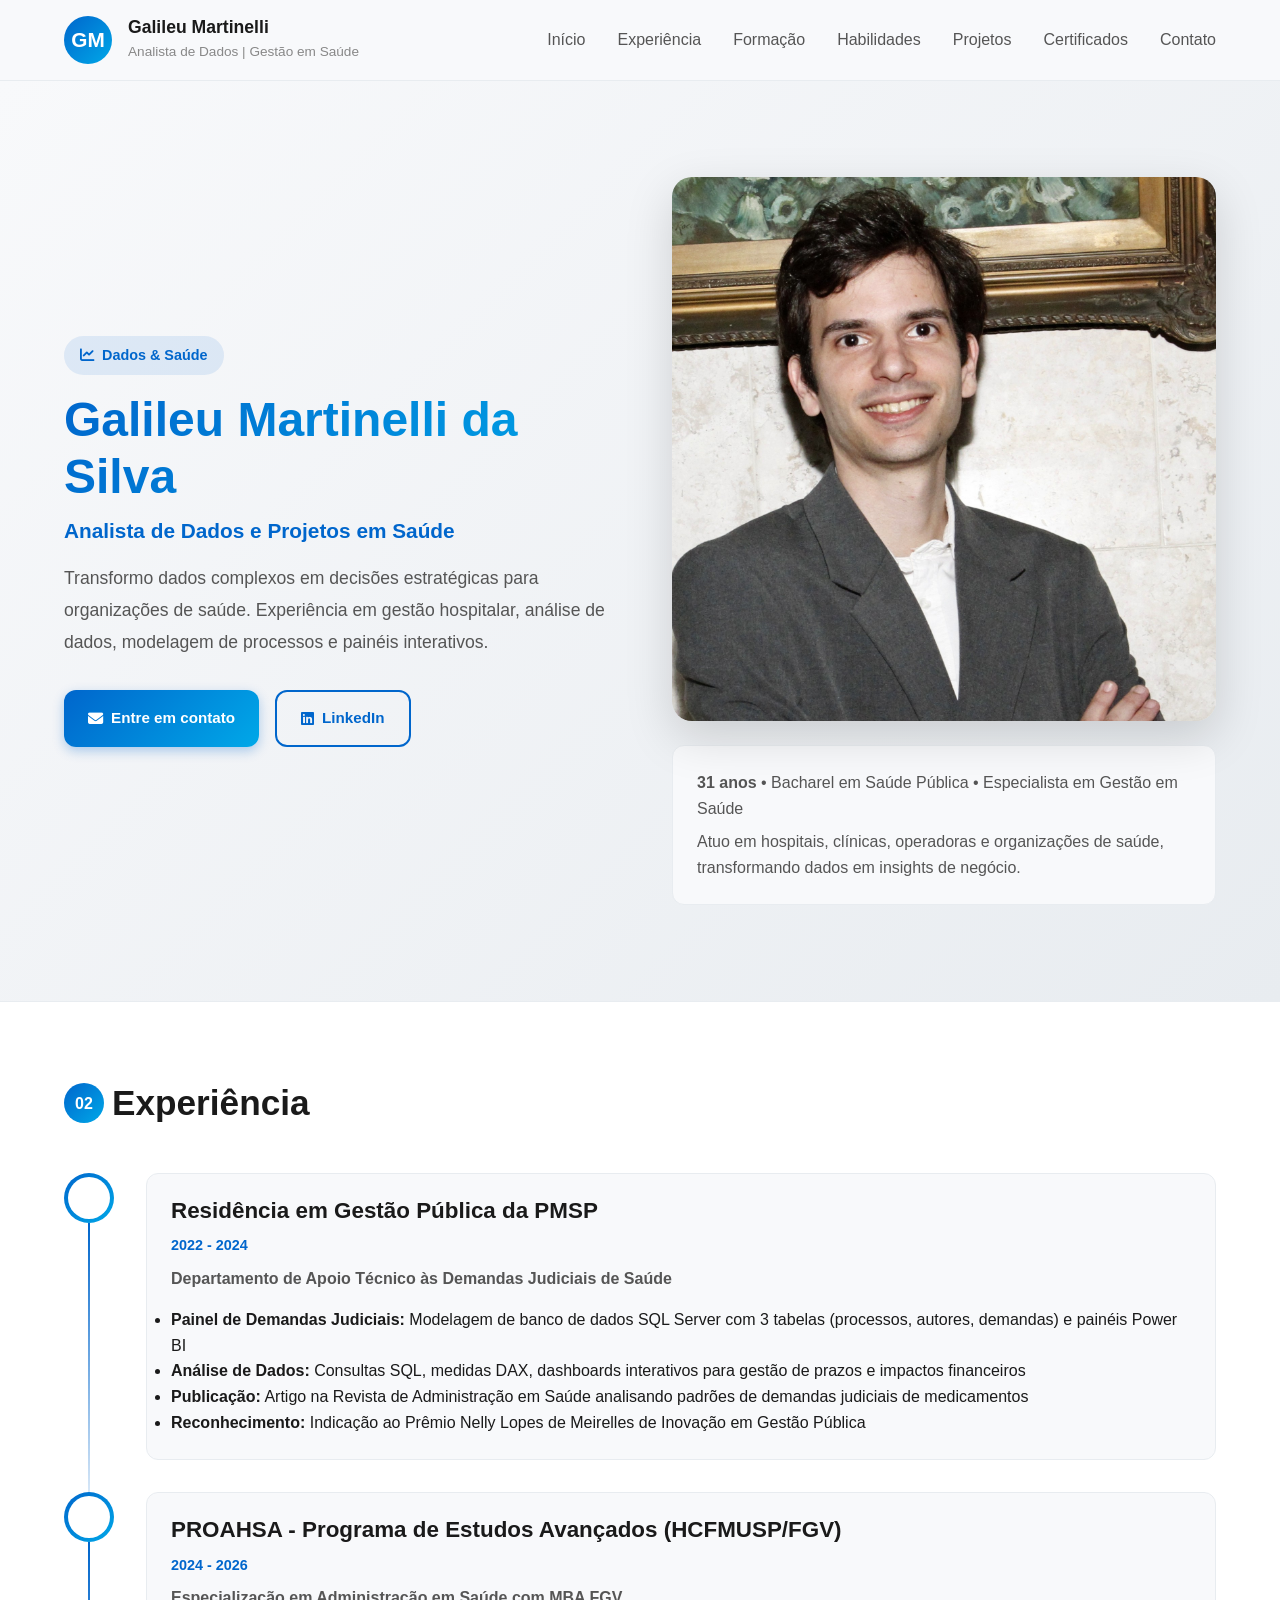
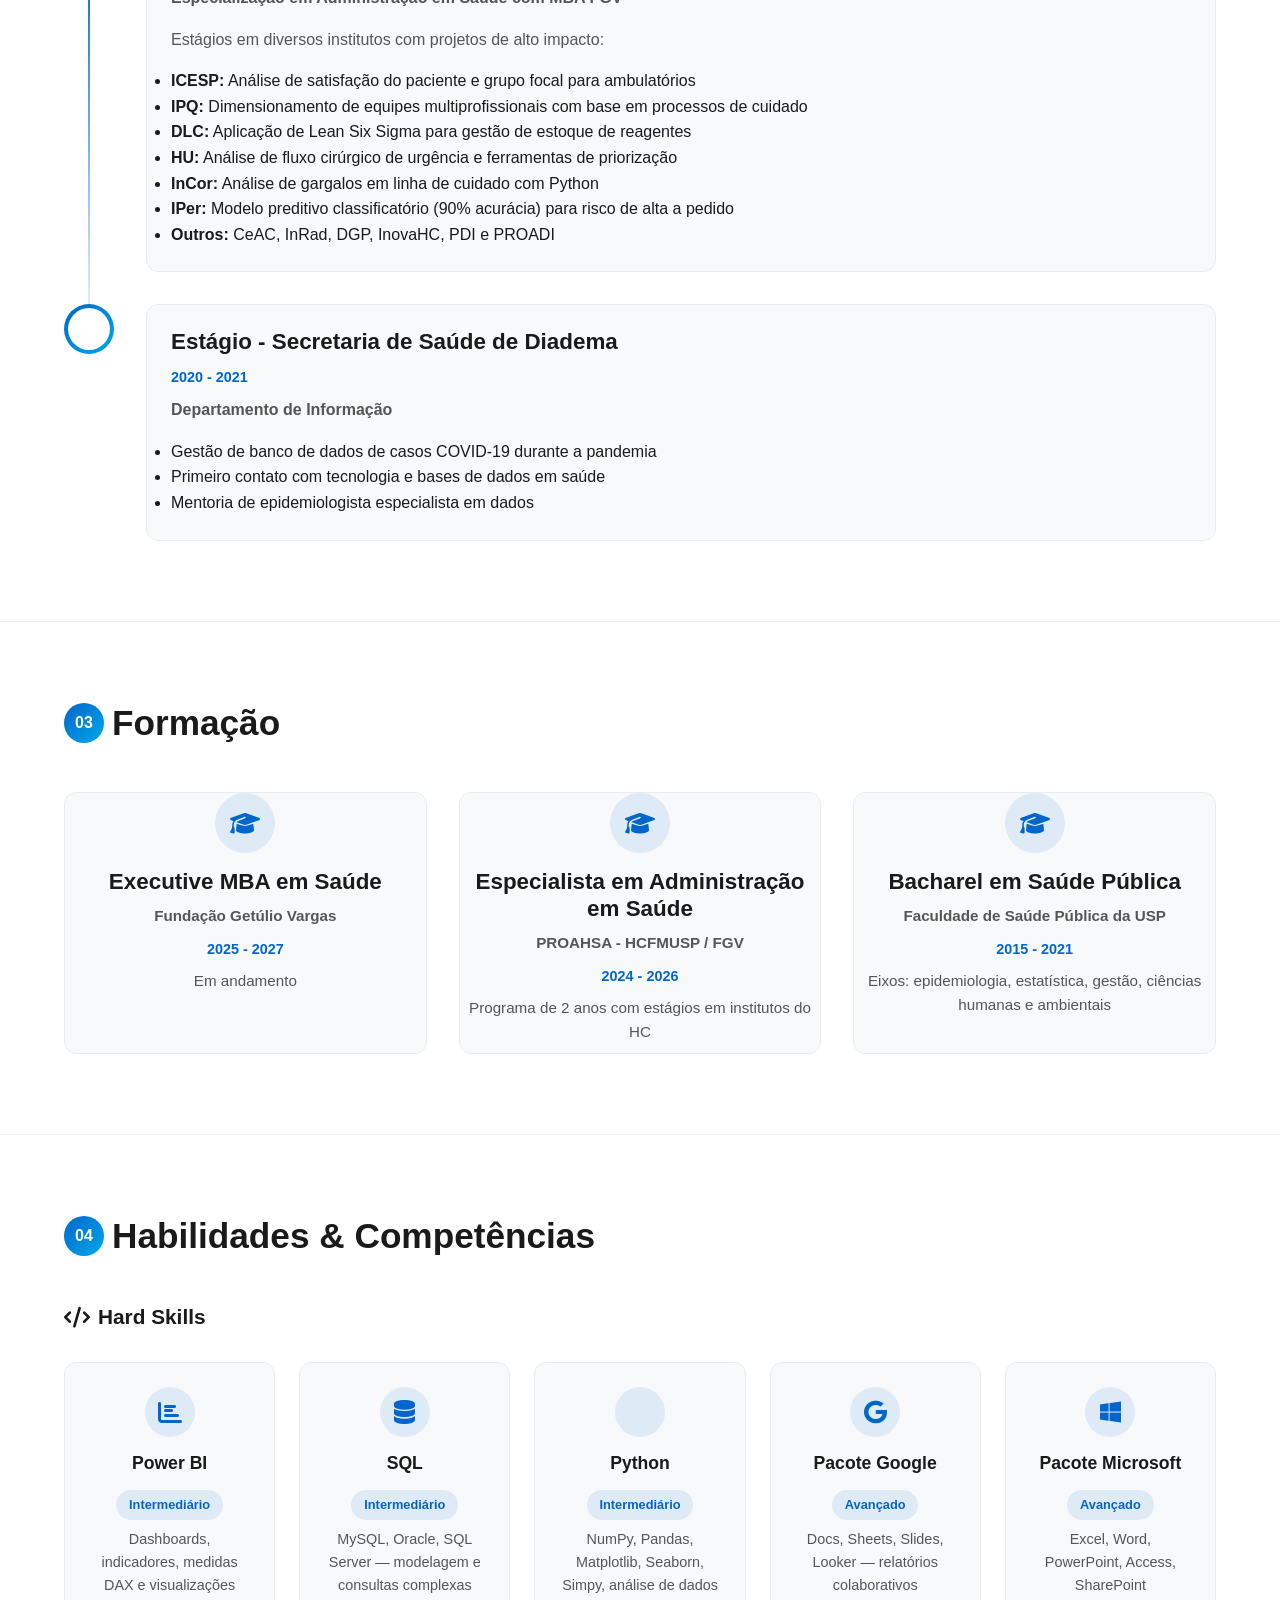
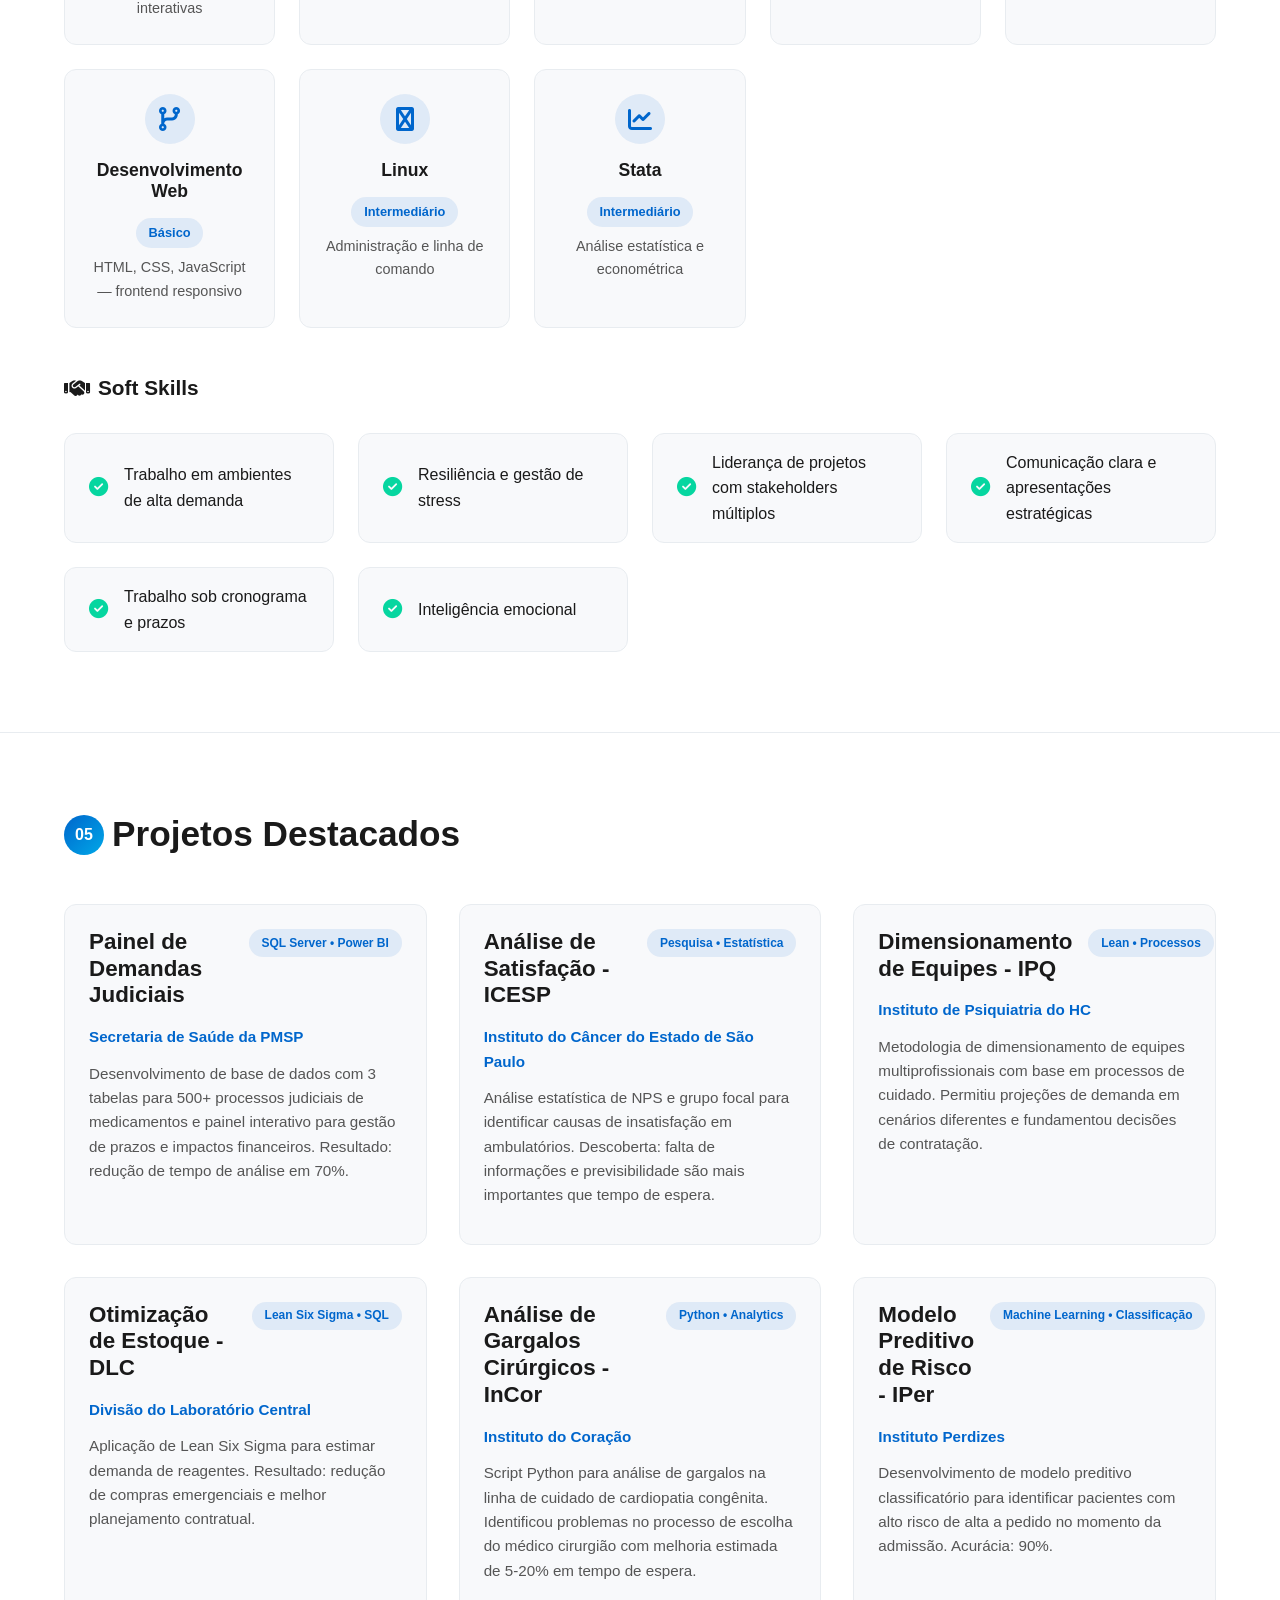
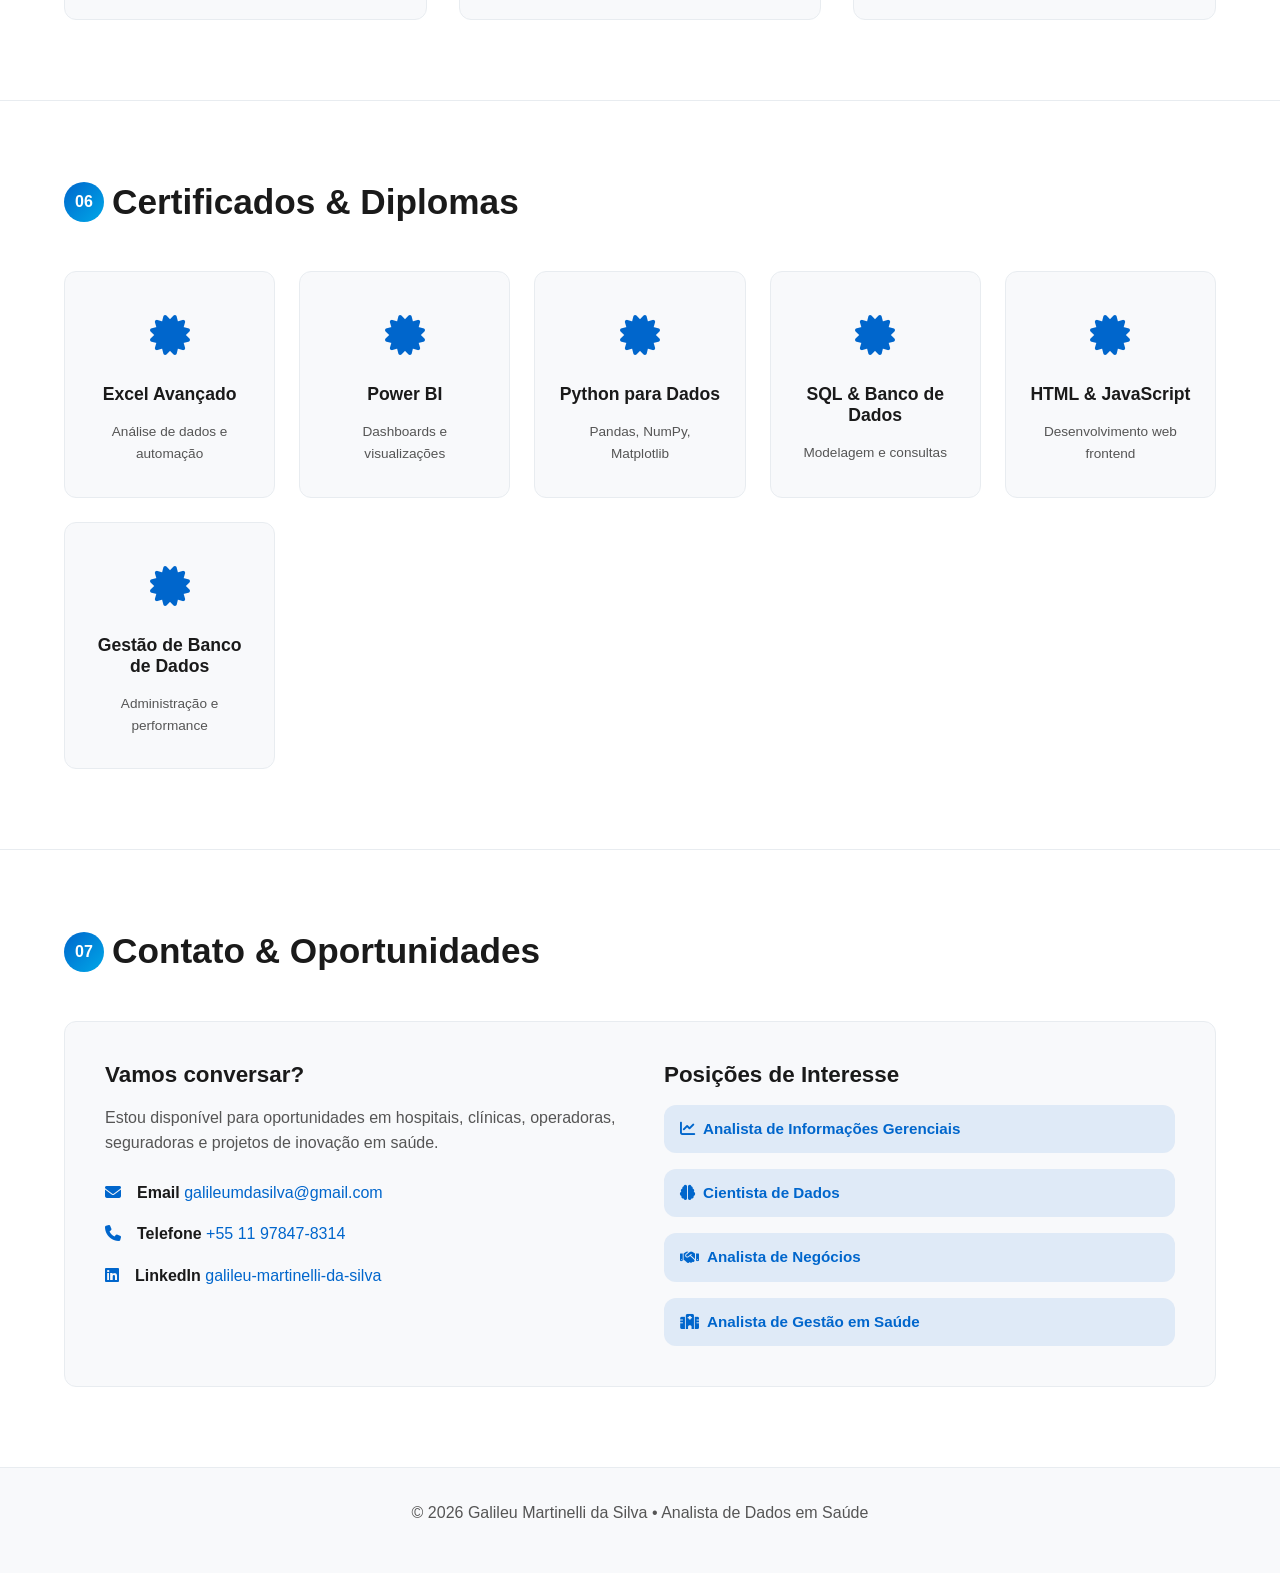
==== commit f2a5b991: "certificados" ====
--- a/portifolio/index.html
+++ b/portifolio/index.html
@@ -59,7 +59,7 @@
             </div>
             <div class="hero-image">
               <div class="image-wrapper">
-                <img src="../../assets/busto.JPG" alt="Galileu Martinelli da Silva" />
+                <img src="../assets/busto.JPG" alt="Galileu Martinelli da Silva" />
               </div>
               <div class="hero-card">
                 <p><strong>31 anos</strong> • Bacharel em Saúde Pública • Especialista em Gestão em Saúde</p>
@@ -339,32 +339,32 @@
           </div>
 
           <div class="certs-grid">
-            <a href="../../assets/Certificados/" class="cert-card card" target="_blank">
+            <a href="../assets/Certificados/excel_avançado.pdf" class="cert-card card" target="_blank">
               <div class="cert-icon"><i class="fas fa-certificate"></i></div>
               <h4>Excel Avançado</h4>
               <p>Análise de dados e automação</p>
             </a>
-            <a href="../../assets/Certificados/" class="cert-card card" target="_blank">
+            <a href="../assets/Certificados/power_bi.pdf" class="cert-card card" target="_blank">
               <div class="cert-icon"><i class="fas fa-certificate"></i></div>
               <h4>Power BI</h4>
               <p>Dashboards e visualizações</p>
             </a>
-            <a href="../../assets/Certificados/" class="cert-card card" target="_blank">
+            <a href="../assets/Certificados/dev_python.pdf" class="cert-card card" target="_blank">
               <div class="cert-icon"><i class="fas fa-certificate"></i></div>
               <h4>Python para Dados</h4>
               <p>Pandas, NumPy, Matplotlib</p>
             </a>
-            <a href="../../assets/Certificados/" class="cert-card card" target="_blank">
+            <a href="../assets/Certificados/modelagem_dados.pdf" class="cert-card card" target="_blank">
               <div class="cert-icon"><i class="fas fa-certificate"></i></div>
               <h4>SQL & Banco de Dados</h4>
               <p>Modelagem e consultas</p>
             </a>
-            <a href="../../assets/Certificados/" class="cert-card card" target="_blank">
+            <a href="../assets/Certificados/html_js.pdf" class="cert-card card" target="_blank">
               <div class="cert-icon"><i class="fas fa-certificate"></i></div>
               <h4>HTML & JavaScript</h4>
               <p>Desenvolvimento web frontend</p>
             </a>
-            <a href="../../assets/Certificados/" class="cert-card card" target="_blank">
+            <a href="../assets/Certificados/implentando_banco_de_dados.pdf" class="cert-card card" target="_blank">
               <div class="cert-icon"><i class="fas fa-certificate"></i></div>
               <h4>Gestão de Banco de Dados</h4>
               <p>Administração e performance</p>
--- a/portifolio/style.css
+++ b/portifolio/style.css
@@ -42,19 +42,6 @@
     'Ubuntu', 'Cantarell', 'Fira Sans', 'Droid Sans', 'Helvetica Neue', sans-serif;
 }
 
-/* Dark mode by default */
-@media (prefers-color-scheme: dark) {
-  :root {
-    --bg-primary: var(--dark-bg);
-    --bg-secondary: var(--dark-surface);
-    --bg-tertiary: var(--dark-surface-light);
-    --text-primary: var(--dark-text);
-    --text-secondary: var(--dark-text-secondary);
-    --text-tertiary: #828d9c;
-    --text-light: #4a5568;
-  }
-}
-
 /* ==================== RESET ==================== */
 * {
   margin: 0;
@@ -350,6 +337,7 @@
   width: 100%;
   height: 100%;
   object-fit: cover;
+  object-position: center top;
   transition: var(--transition);
 }
 
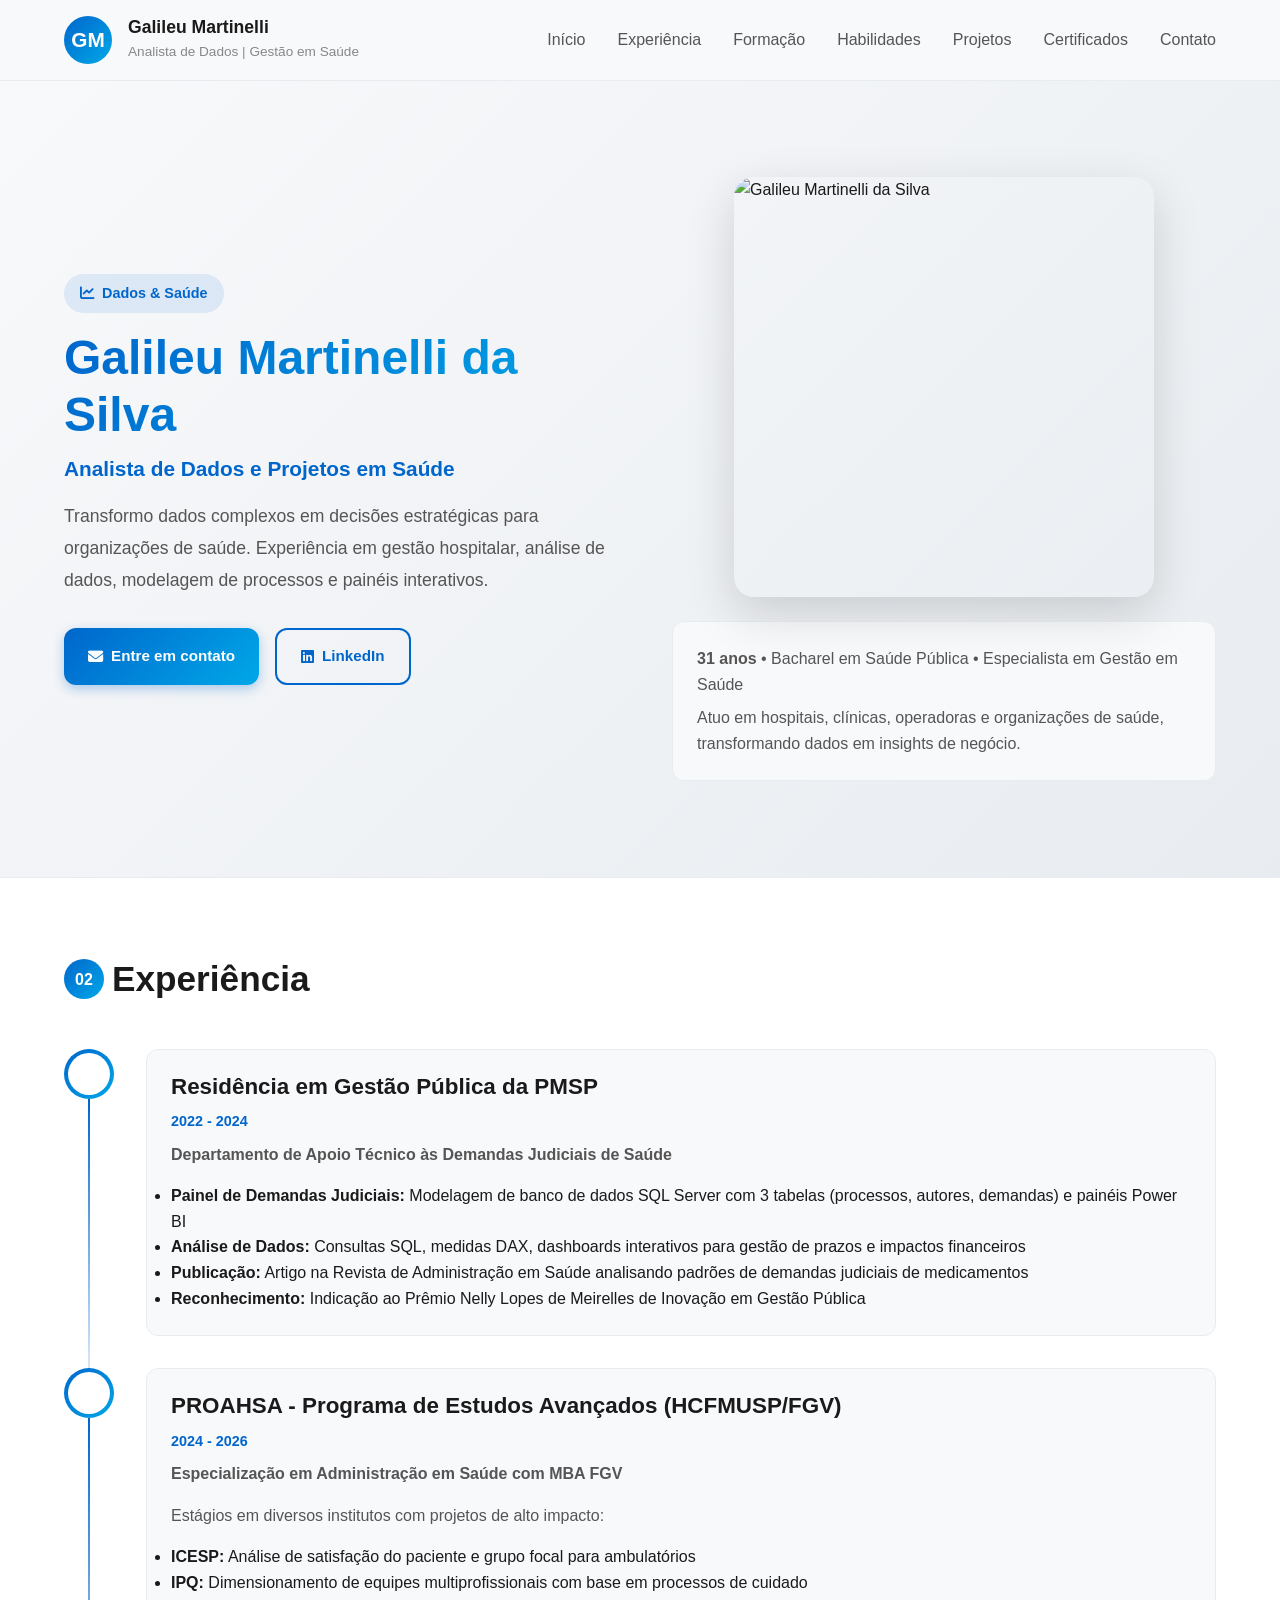
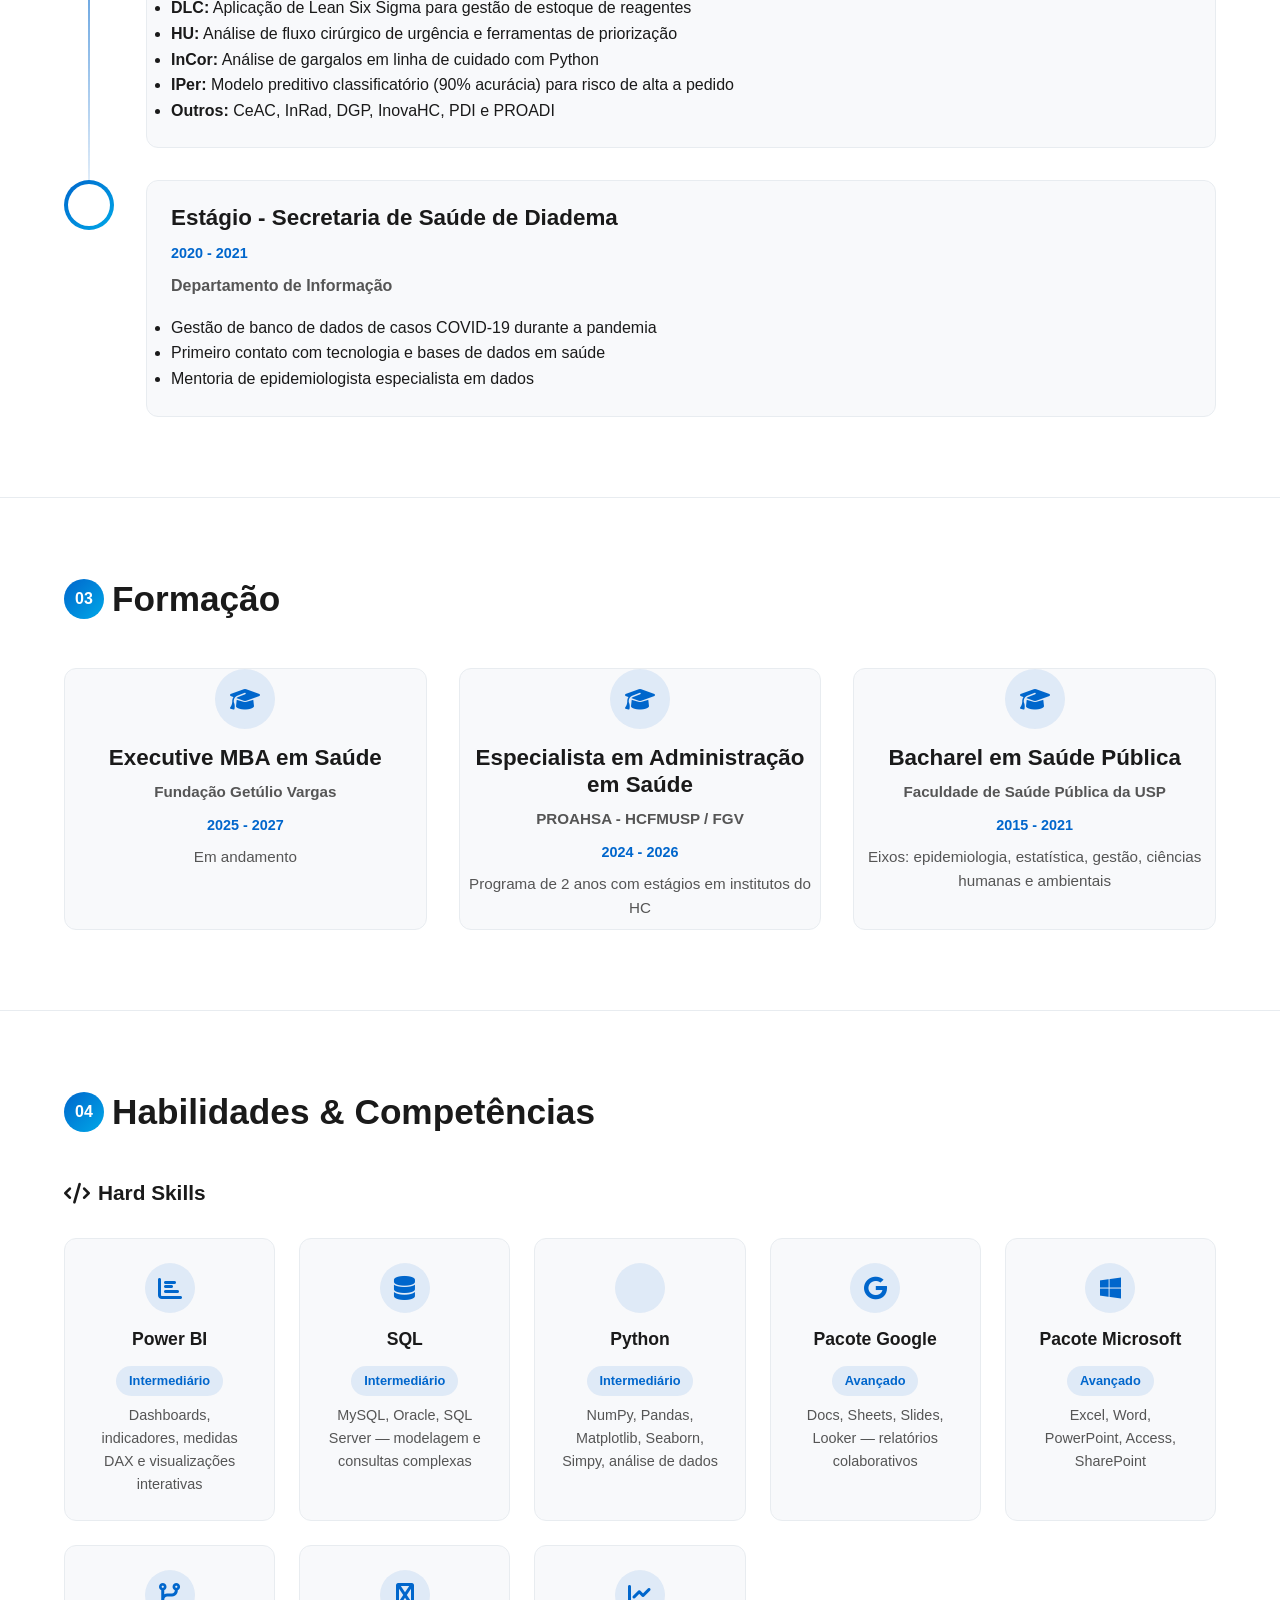
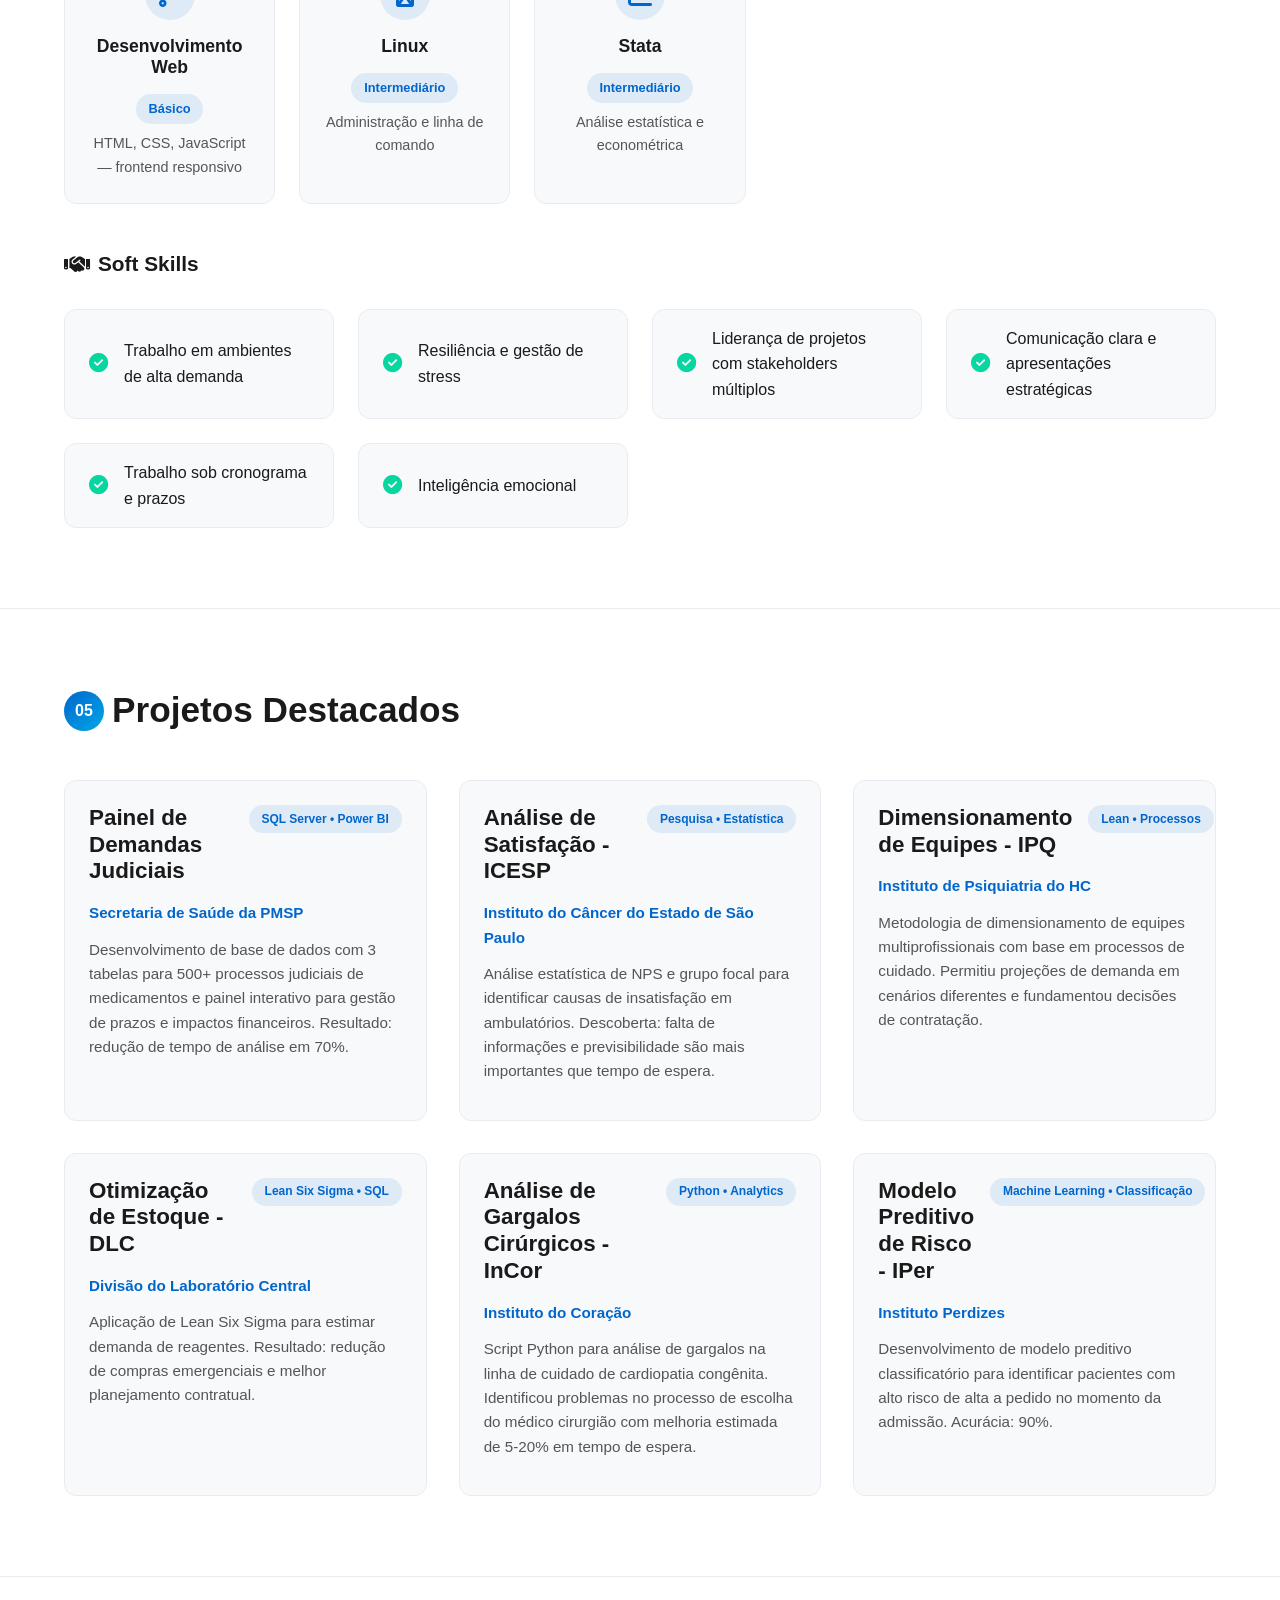
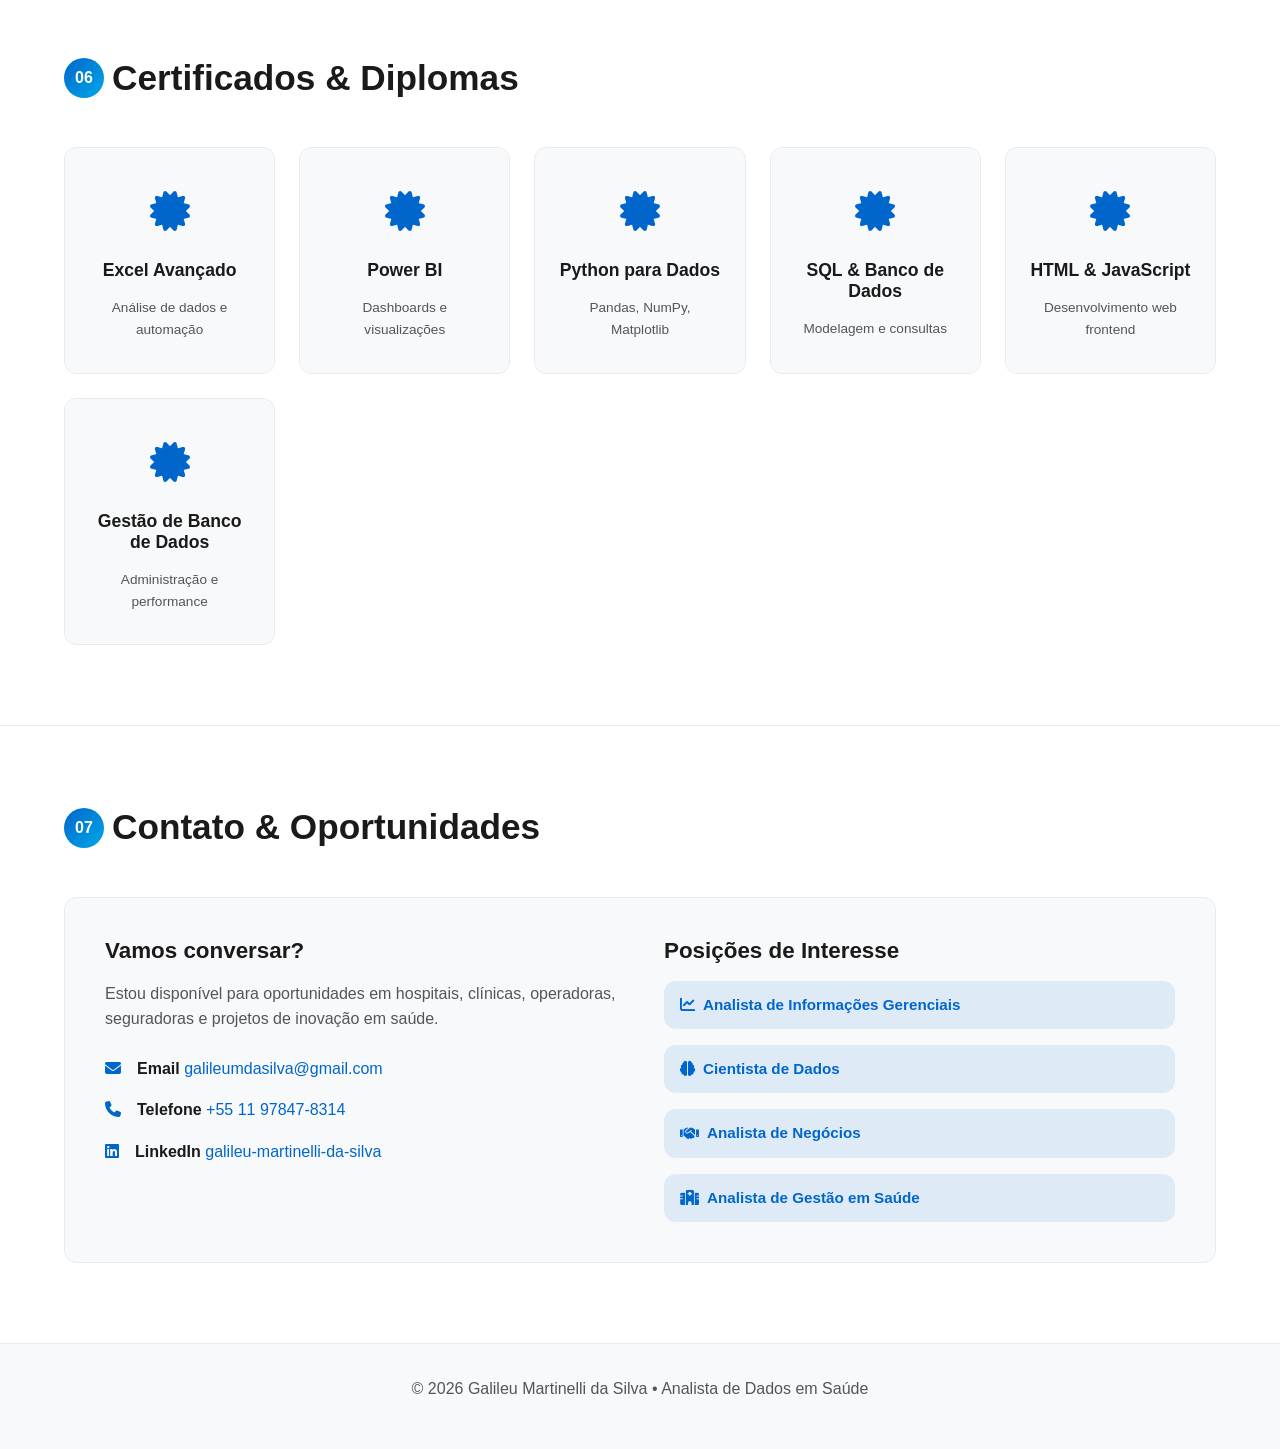
==== commit f047ef44: "reduzir tam imagem" ====
--- a/portifolio/index.html
+++ b/portifolio/index.html
@@ -59,7 +59,7 @@
             </div>
             <div class="hero-image">
               <div class="image-wrapper">
-                <img src="../assets/busto.JPG" alt="Galileu Martinelli da Silva" />
+                <img src="assets/busto.JPG" alt="Galileu Martinelli da Silva" />
               </div>
               <div class="hero-card">
                 <p><strong>31 anos</strong> • Bacharel em Saúde Pública • Especialista em Gestão em Saúde</p>
@@ -339,32 +339,32 @@
           </div>
 
           <div class="certs-grid">
-            <a href="../assets/Certificados/excel_avançado.pdf" class="cert-card card" target="_blank">
+            <a href="assets/Certificados/excel_avançado.pdf" class="cert-card card" target="_blank" rel="noopener noreferrer" download>
               <div class="cert-icon"><i class="fas fa-certificate"></i></div>
               <h4>Excel Avançado</h4>
               <p>Análise de dados e automação</p>
             </a>
-            <a href="../assets/Certificados/power_bi.pdf" class="cert-card card" target="_blank">
+            <a href="assets/Certificados/power_bi.pdf" class="cert-card card" target="_blank" rel="noopener noreferrer" download>
               <div class="cert-icon"><i class="fas fa-certificate"></i></div>
               <h4>Power BI</h4>
               <p>Dashboards e visualizações</p>
             </a>
-            <a href="../assets/Certificados/dev_python.pdf" class="cert-card card" target="_blank">
+            <a href="assets/Certificados/dev_python.pdf" class="cert-card card" target="_blank" rel="noopener noreferrer" download>
               <div class="cert-icon"><i class="fas fa-certificate"></i></div>
               <h4>Python para Dados</h4>
               <p>Pandas, NumPy, Matplotlib</p>
             </a>
-            <a href="../assets/Certificados/modelagem_dados.pdf" class="cert-card card" target="_blank">
+            <a href="assets/Certificados/modelagem_dados.pdf" class="cert-card card" target="_blank" rel="noopener noreferrer" download>
               <div class="cert-icon"><i class="fas fa-certificate"></i></div>
               <h4>SQL & Banco de Dados</h4>
               <p>Modelagem e consultas</p>
             </a>
-            <a href="../assets/Certificados/html_js.pdf" class="cert-card card" target="_blank">
+            <a href="assets/Certificados/html_js.pdf" class="cert-card card" target="_blank" rel="noopener noreferrer" download>
               <div class="cert-icon"><i class="fas fa-certificate"></i></div>
               <h4>HTML & JavaScript</h4>
               <p>Desenvolvimento web frontend</p>
             </a>
-            <a href="../assets/Certificados/implentando_banco_de_dados.pdf" class="cert-card card" target="_blank">
+            <a href="assets/Certificados/implentando_banco_de_dados.pdf" class="cert-card card" target="_blank" rel="noopener noreferrer" download>
               <div class="cert-icon"><i class="fas fa-certificate"></i></div>
               <h4>Gestão de Banco de Dados</h4>
               <p>Administração e performance</p>
--- a/portifolio/style.css
+++ b/portifolio/style.css
@@ -331,13 +331,16 @@
   border-radius: var(--radius-lg);
   overflow: hidden;
   box-shadow: var(--shadow-lg);
+  max-width: 420px;
+  width: 100%;
+  margin: 0 auto;
 }
 
 .image-wrapper img {
   width: 100%;
   height: 100%;
-  object-fit: cover;
-  object-position: center top;
+  object-fit: contain;
+  object-position: center;
   transition: var(--transition);
 }
 
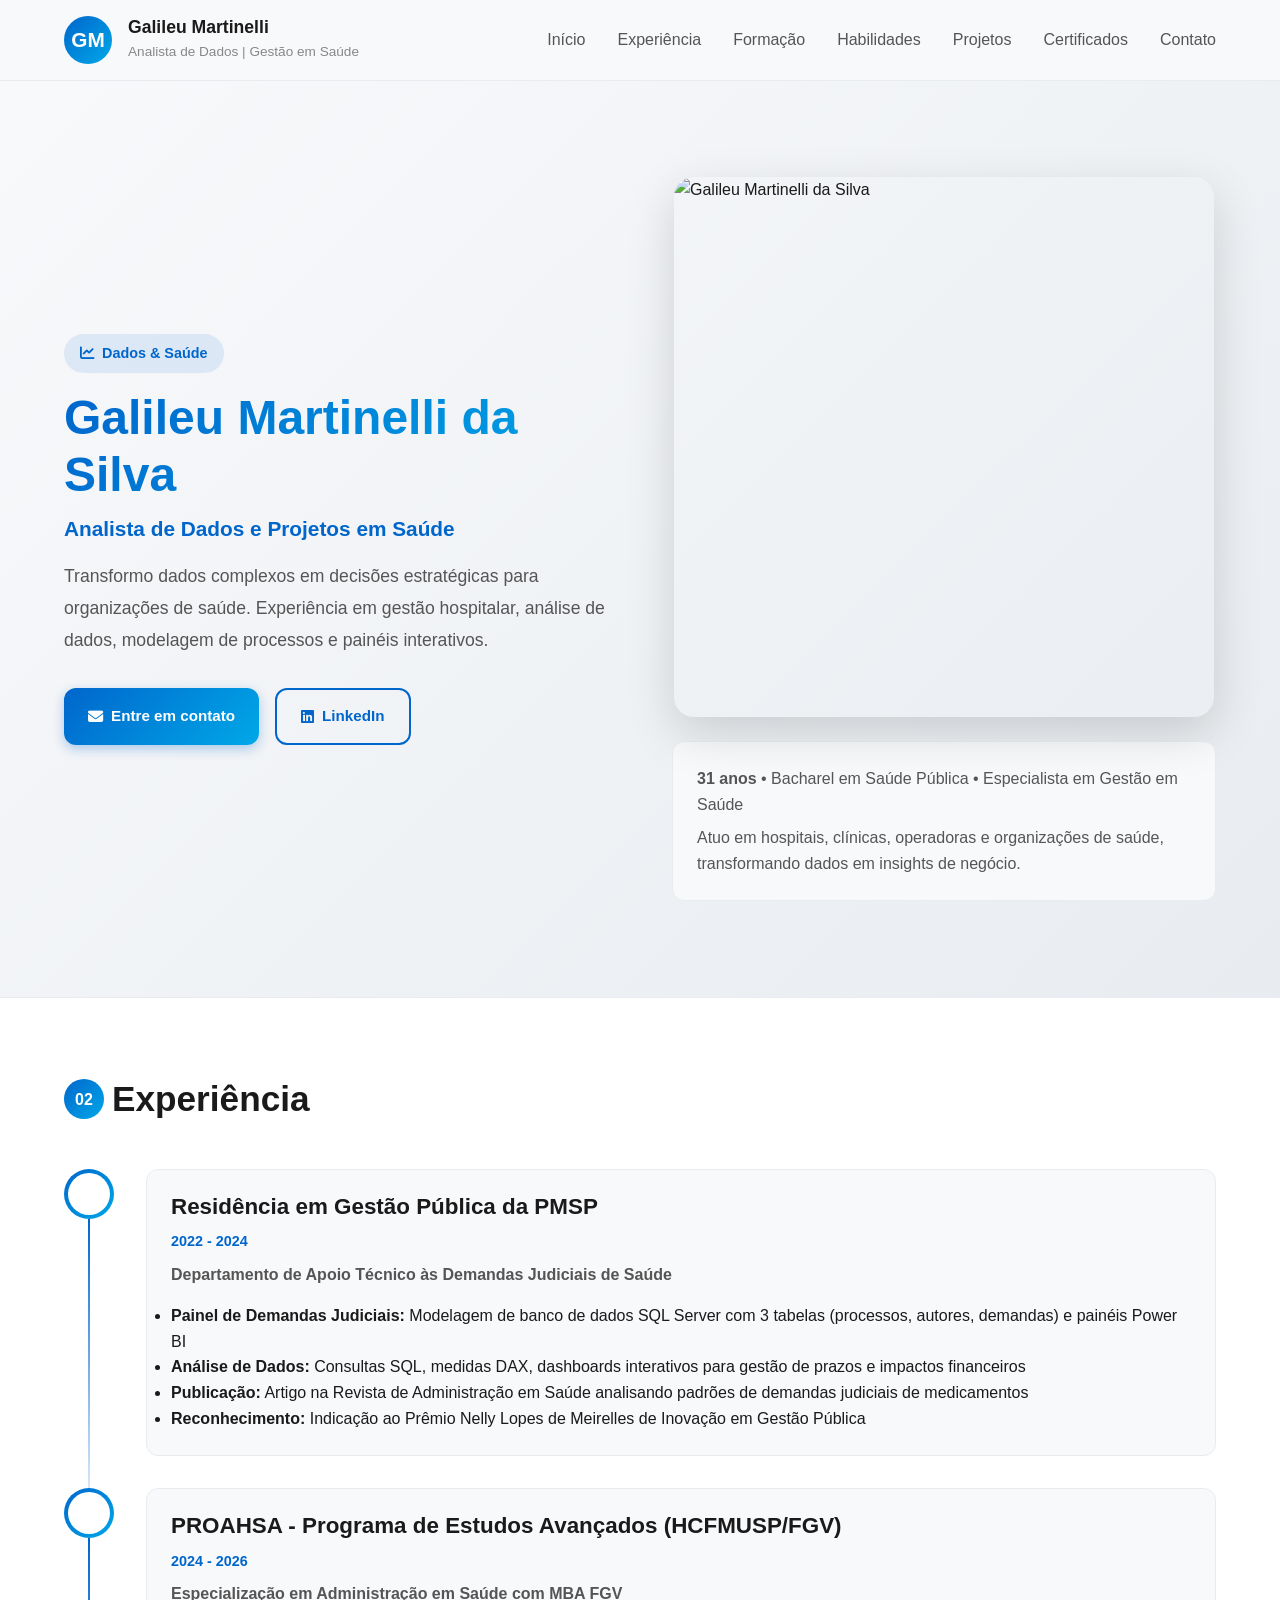
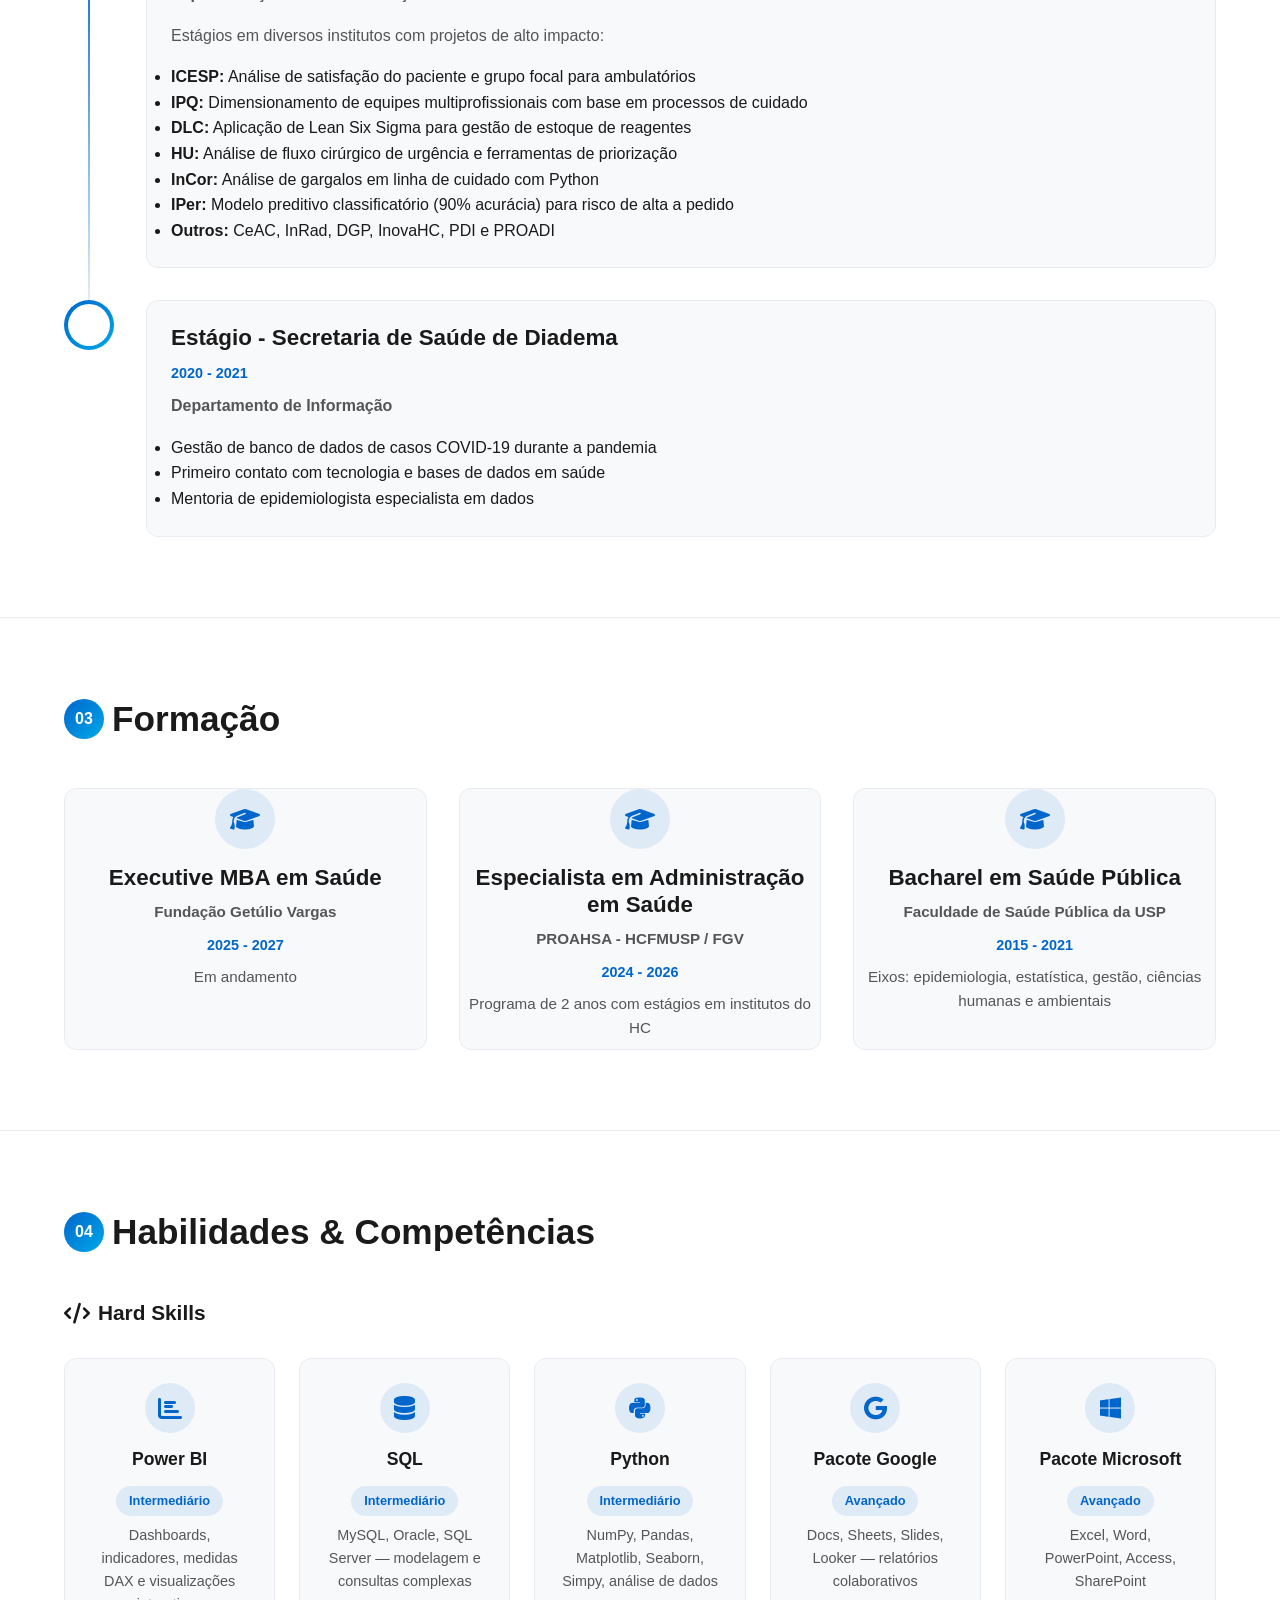
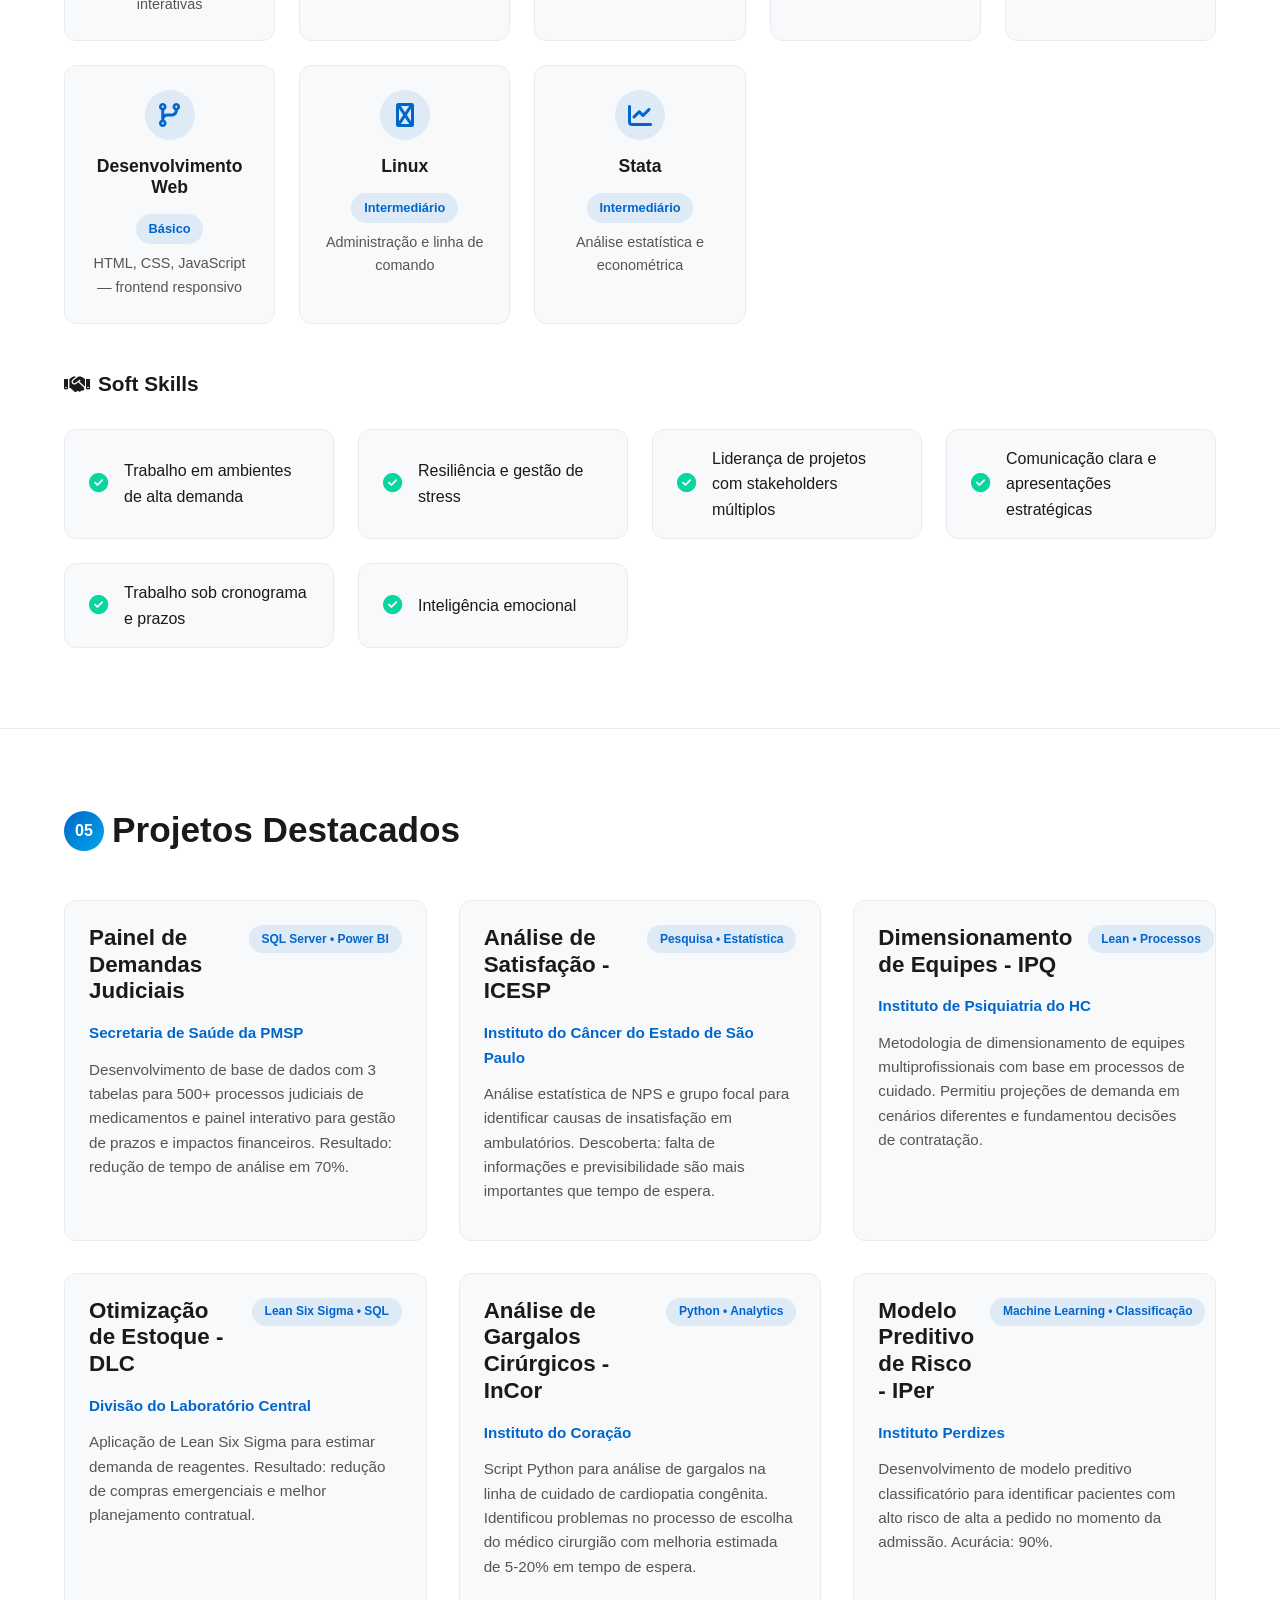
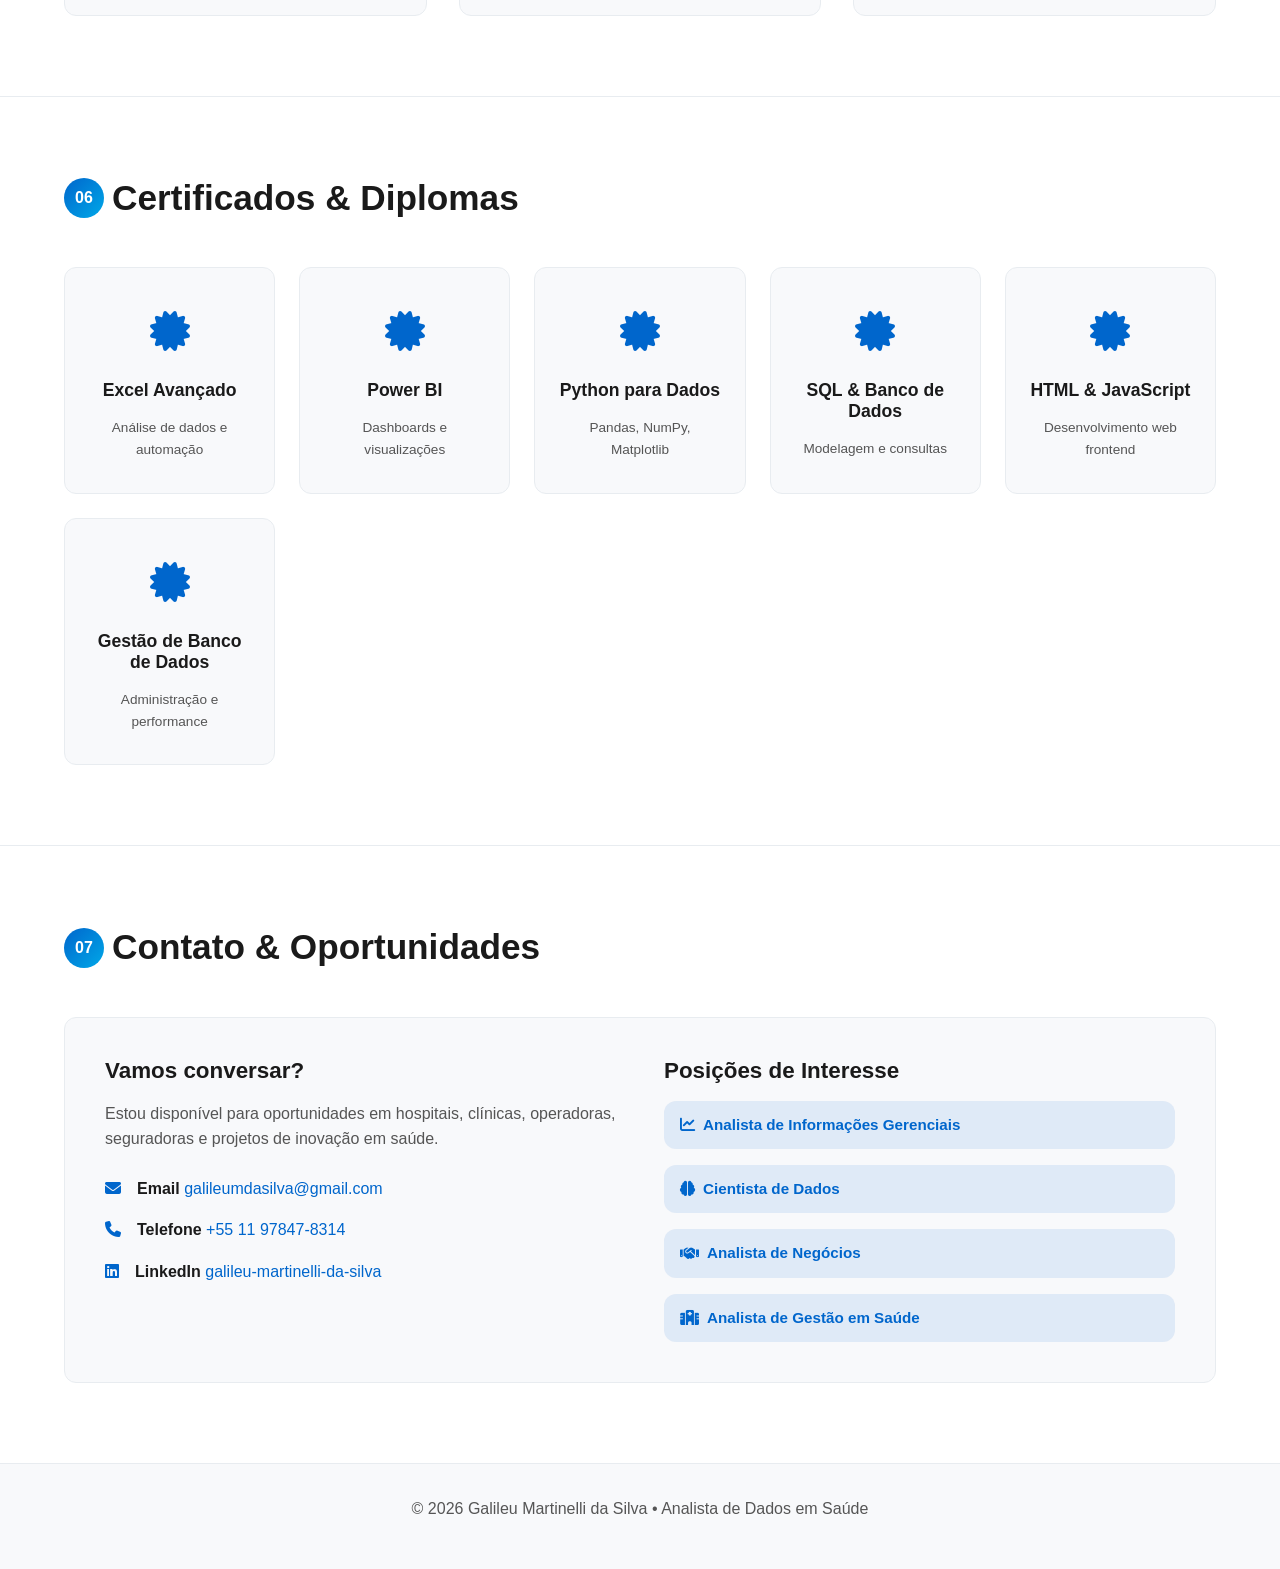
==== commit bc81e8cf: "icone" ====
--- a/portifolio/index.html
+++ b/portifolio/index.html
@@ -190,7 +190,7 @@
                 </div>
 
                 <div class="skill-card">
-                  <div class="skill-icon"><i class="fas fa-snake"></i></div>
+                  <div class="skill-icon"><i class="fab fa-python"></i></div>
                   <h4>Python</h4>
                   <span class="level">Intermediário</span>
                   <p>NumPy, Pandas, Matplotlib, Seaborn, Simpy, análise de dados</p>
--- a/portifolio/style.css
+++ b/portifolio/style.css
@@ -323,6 +323,7 @@
   display: flex;
   flex-direction: column;
   gap: 1.5rem;
+  align-items: center;
 }
 
 .image-wrapper {
@@ -331,7 +332,8 @@
   border-radius: var(--radius-lg);
   overflow: hidden;
   box-shadow: var(--shadow-lg);
-  max-width: 420px;
+  max-width: 540px;
+  min-height: 520px;
   width: 100%;
   margin: 0 auto;
 }
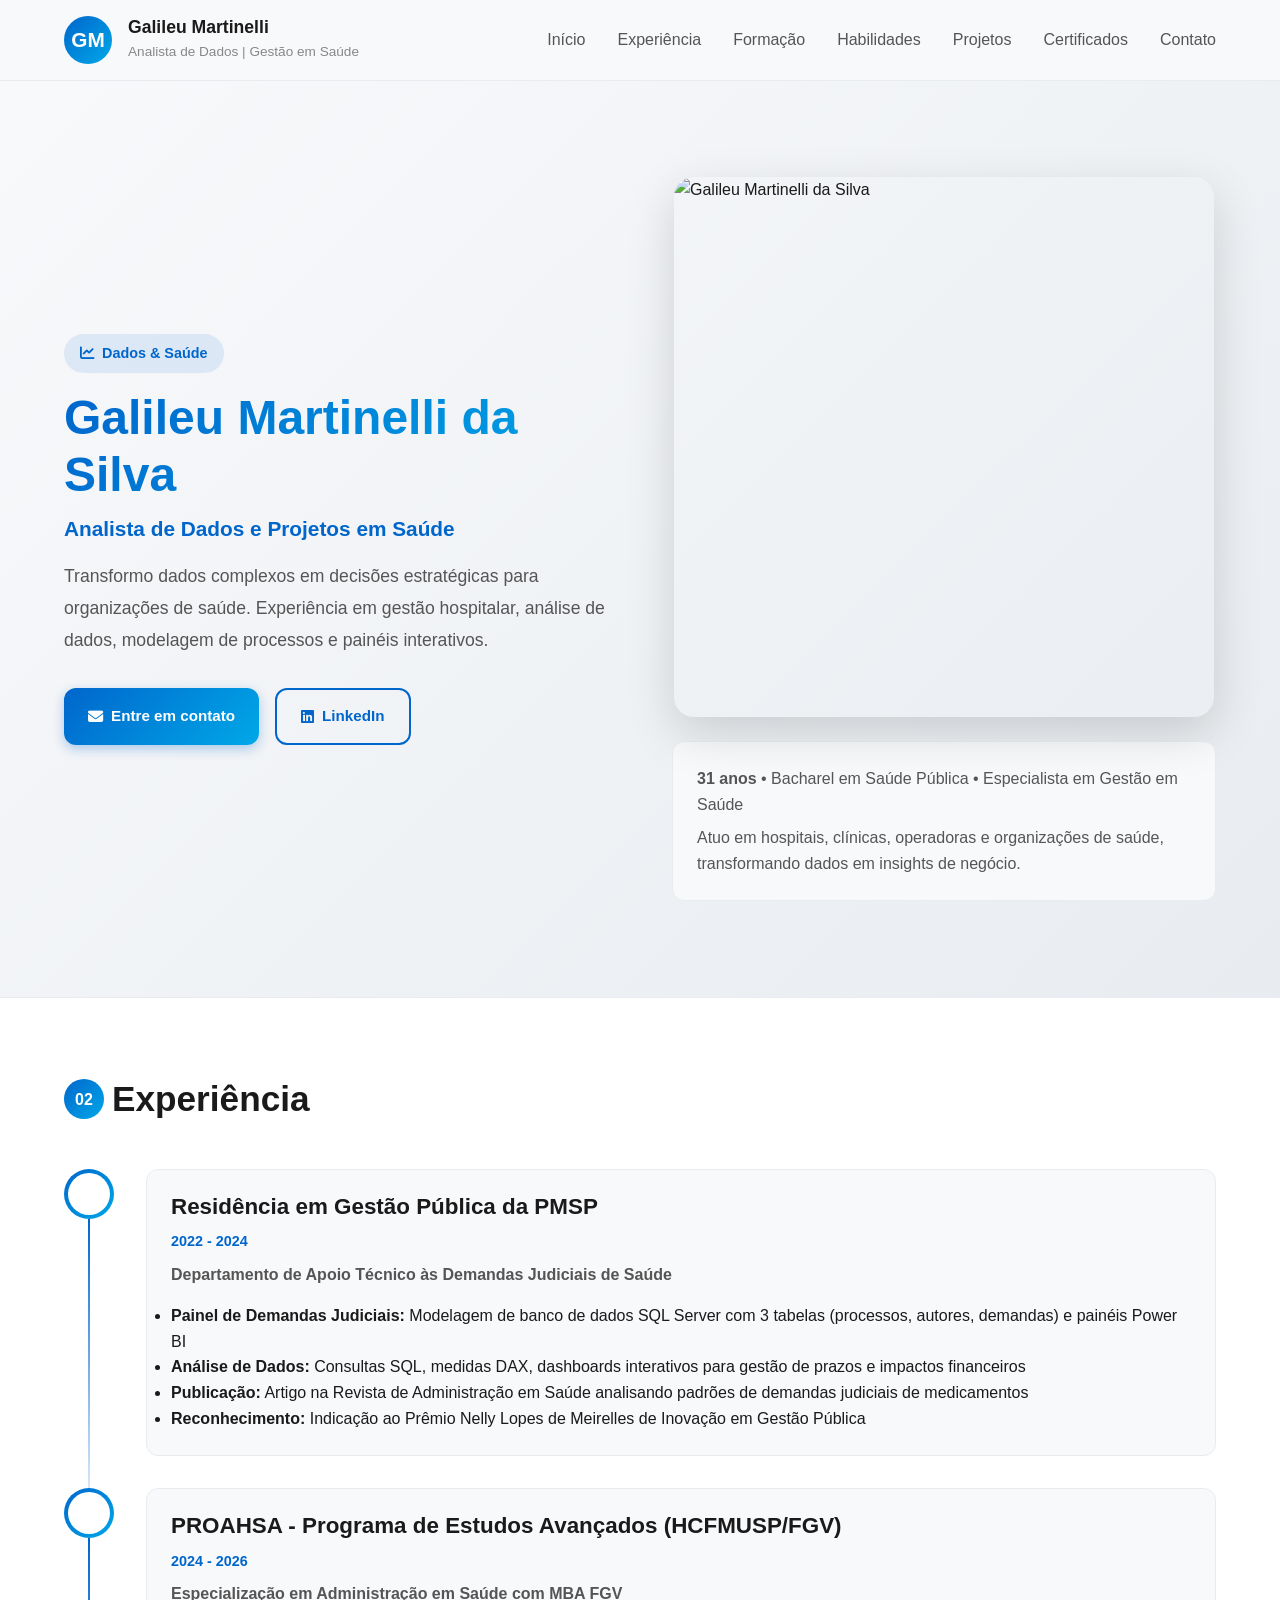
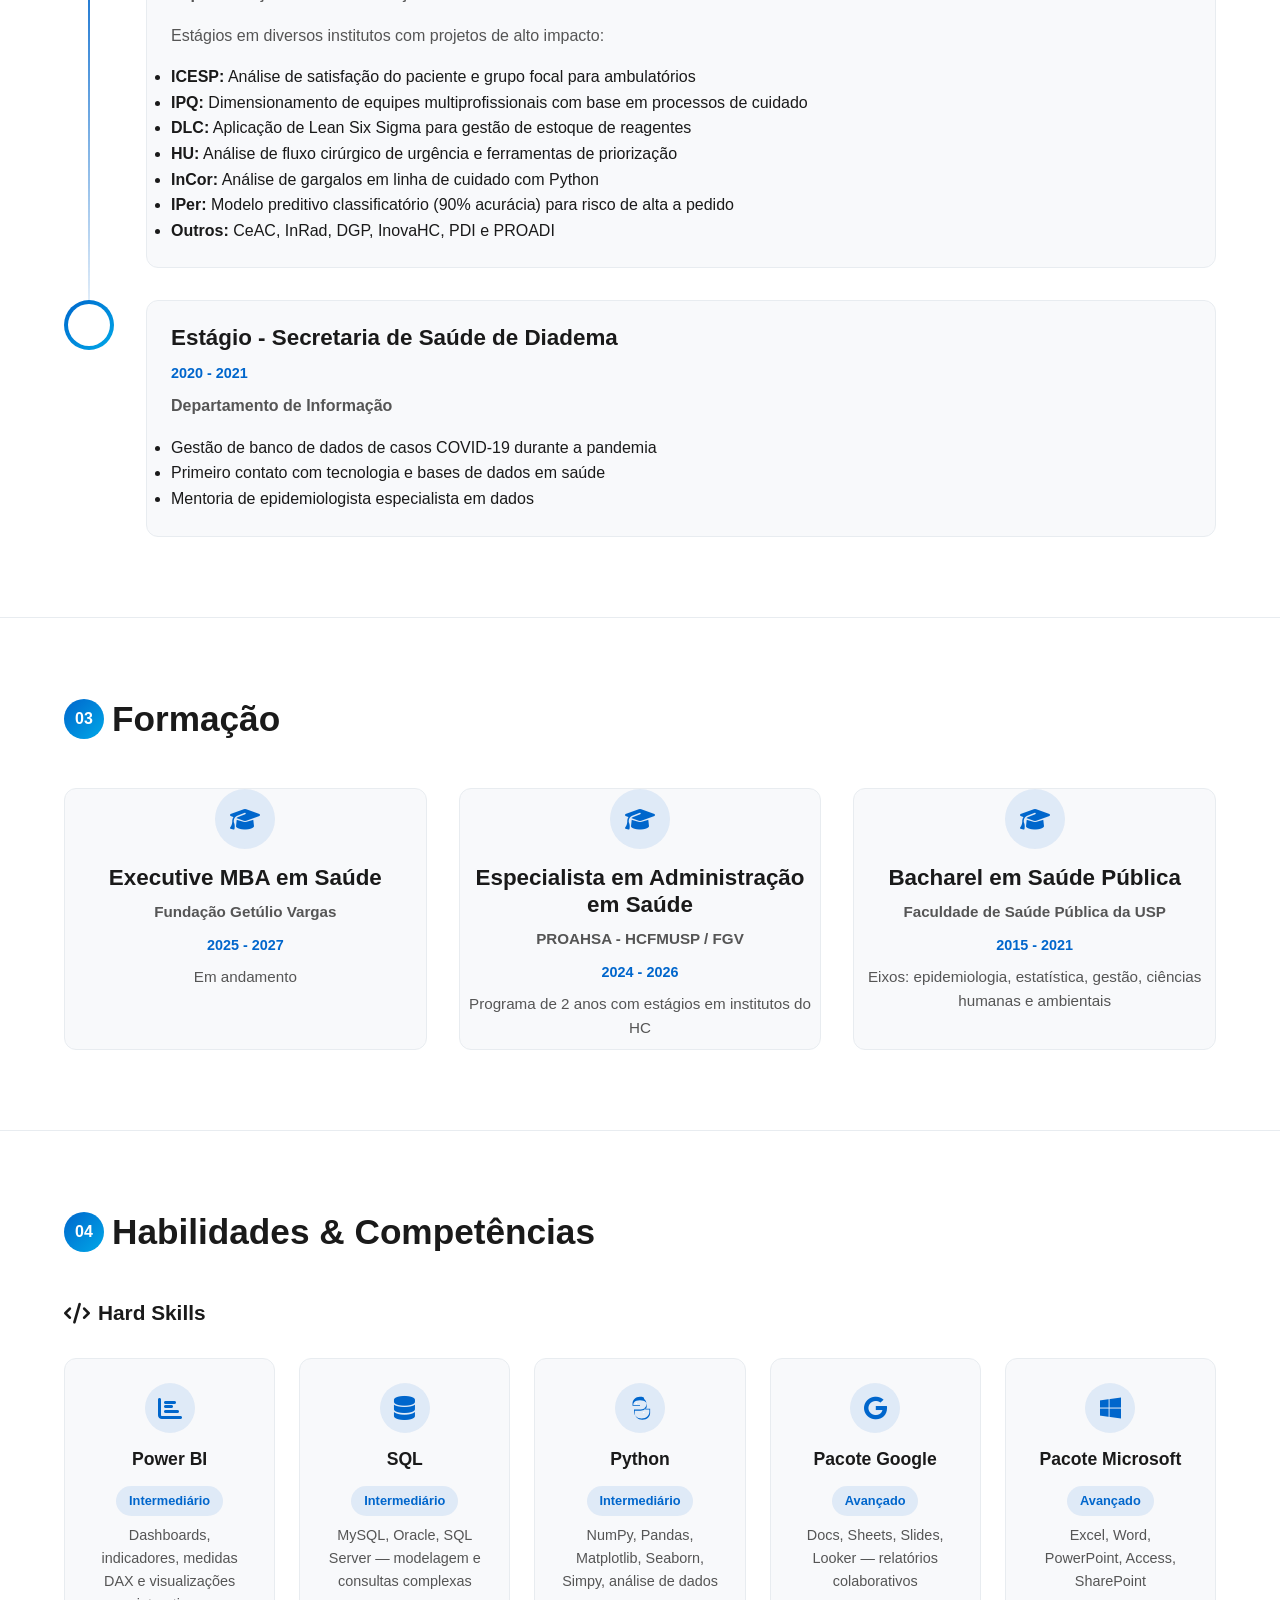
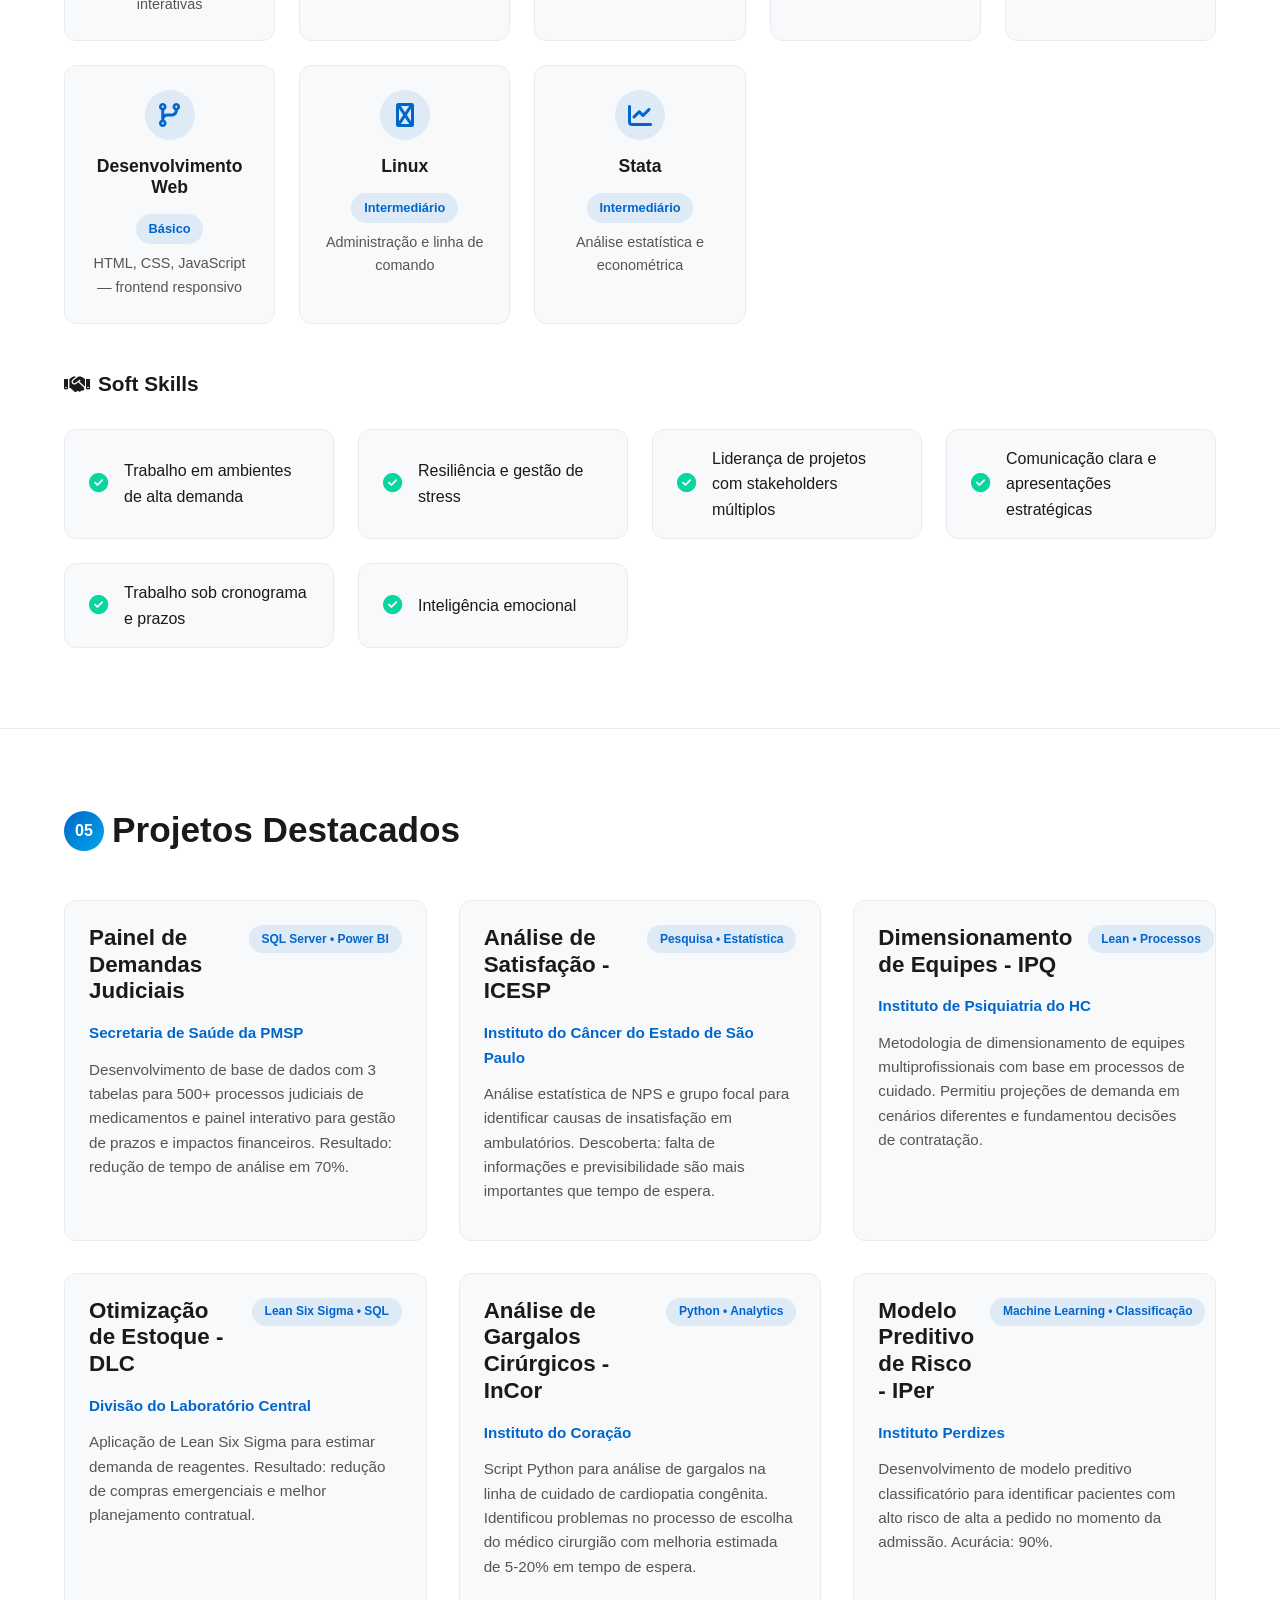
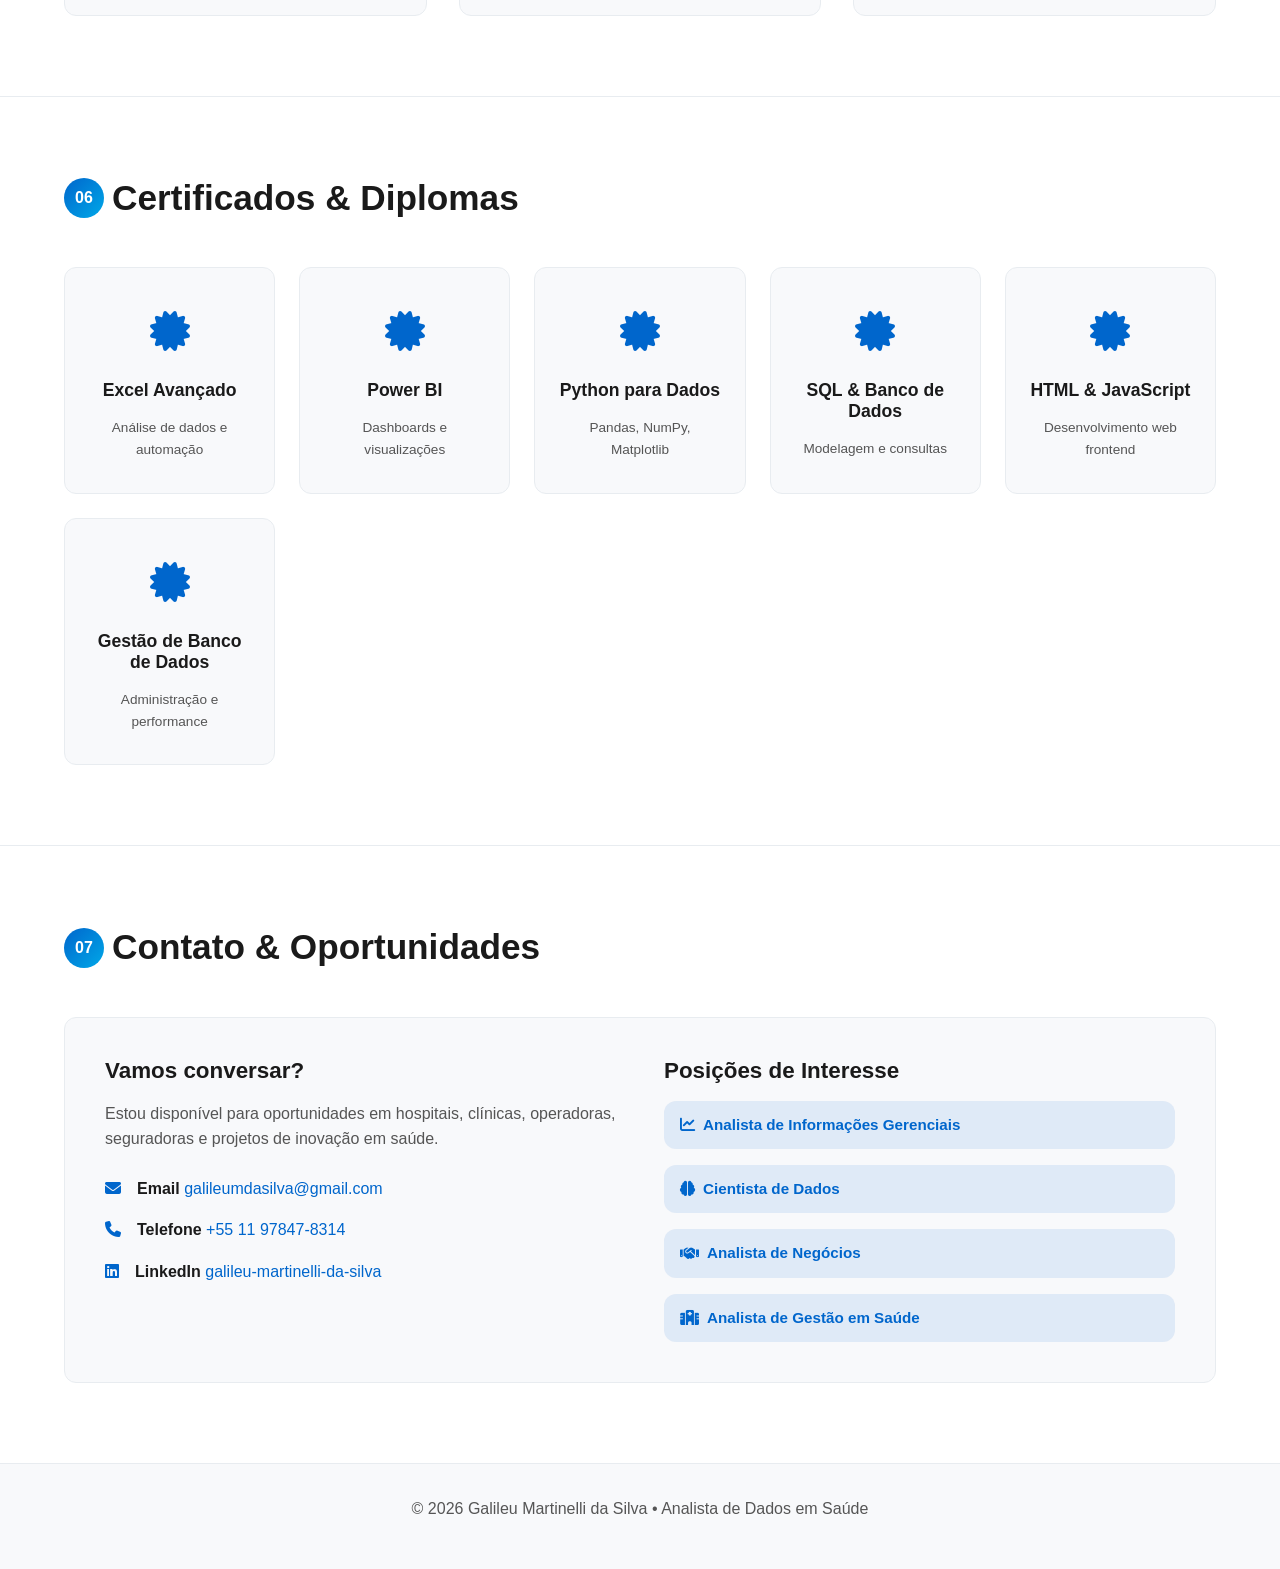
==== commit 610cb195: "versão final" ====
--- a/portifolio/index.html
+++ b/portifolio/index.html
@@ -190,7 +190,15 @@
                 </div>
 
                 <div class="skill-card">
-                  <div class="skill-icon"><i class="fab fa-python"></i></div>
+                  <div class="skill-icon">
+                    <svg aria-hidden="true" focusable="false" width="1em" height="1em" viewBox="0 0 64 64" xmlns="http://www.w3.org/2000/svg">
+                      <g fill="currentColor">
+                        <path d="M32 2c-6 0-11 2-15 6-3 3-5 7-5 12v6h20v-2H14c0-3 1-6 3-8 3-3 7-5 15-5 8 0 12 2 15 5 2 2 3 5 3 8v3c0 4-2 7-5 9-3 2-7 3-12 3H18v6c0 5 2 9 5 12 4 4 9 6 15 6 7 0 12-2 16-6 3-3 5-7 5-12V34H44v2h13v6c0 5-2 9-5 12-4 4-9 6-16 6-6 0-11-2-15-6-3-3-5-7-5-12v-6h14c6 0 10-1 13-3 4-3 6-6 6-11V20c0-5-2-9-6-12C44 3 39 2 32 2z"/>
+                        <circle cx="22" cy="20" r="2" fill="#fff"/>
+                        <circle cx="42" cy="44" r="2" fill="#fff"/>
+                      </g>
+                    </svg>
+                  </div>
                   <h4>Python</h4>
                   <span class="level">Intermediário</span>
                   <p>NumPy, Pandas, Matplotlib, Seaborn, Simpy, análise de dados</p>
